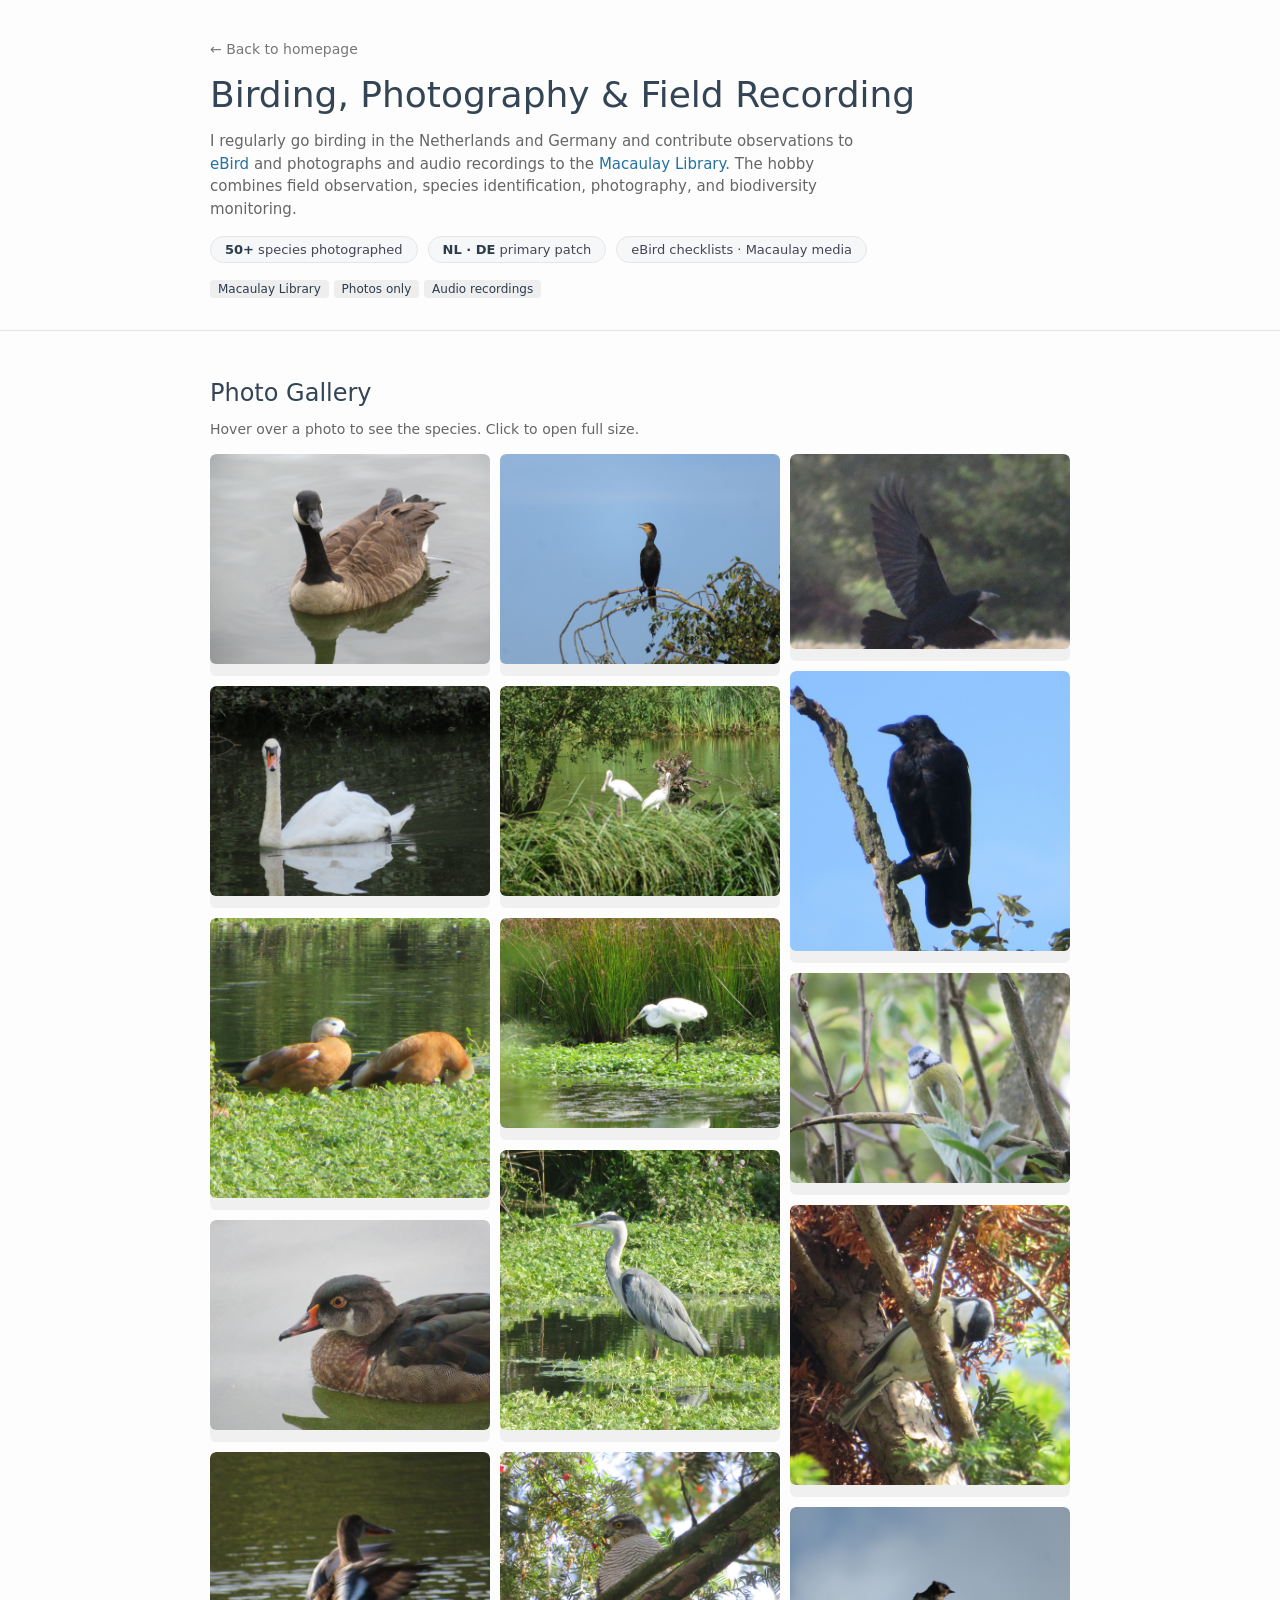
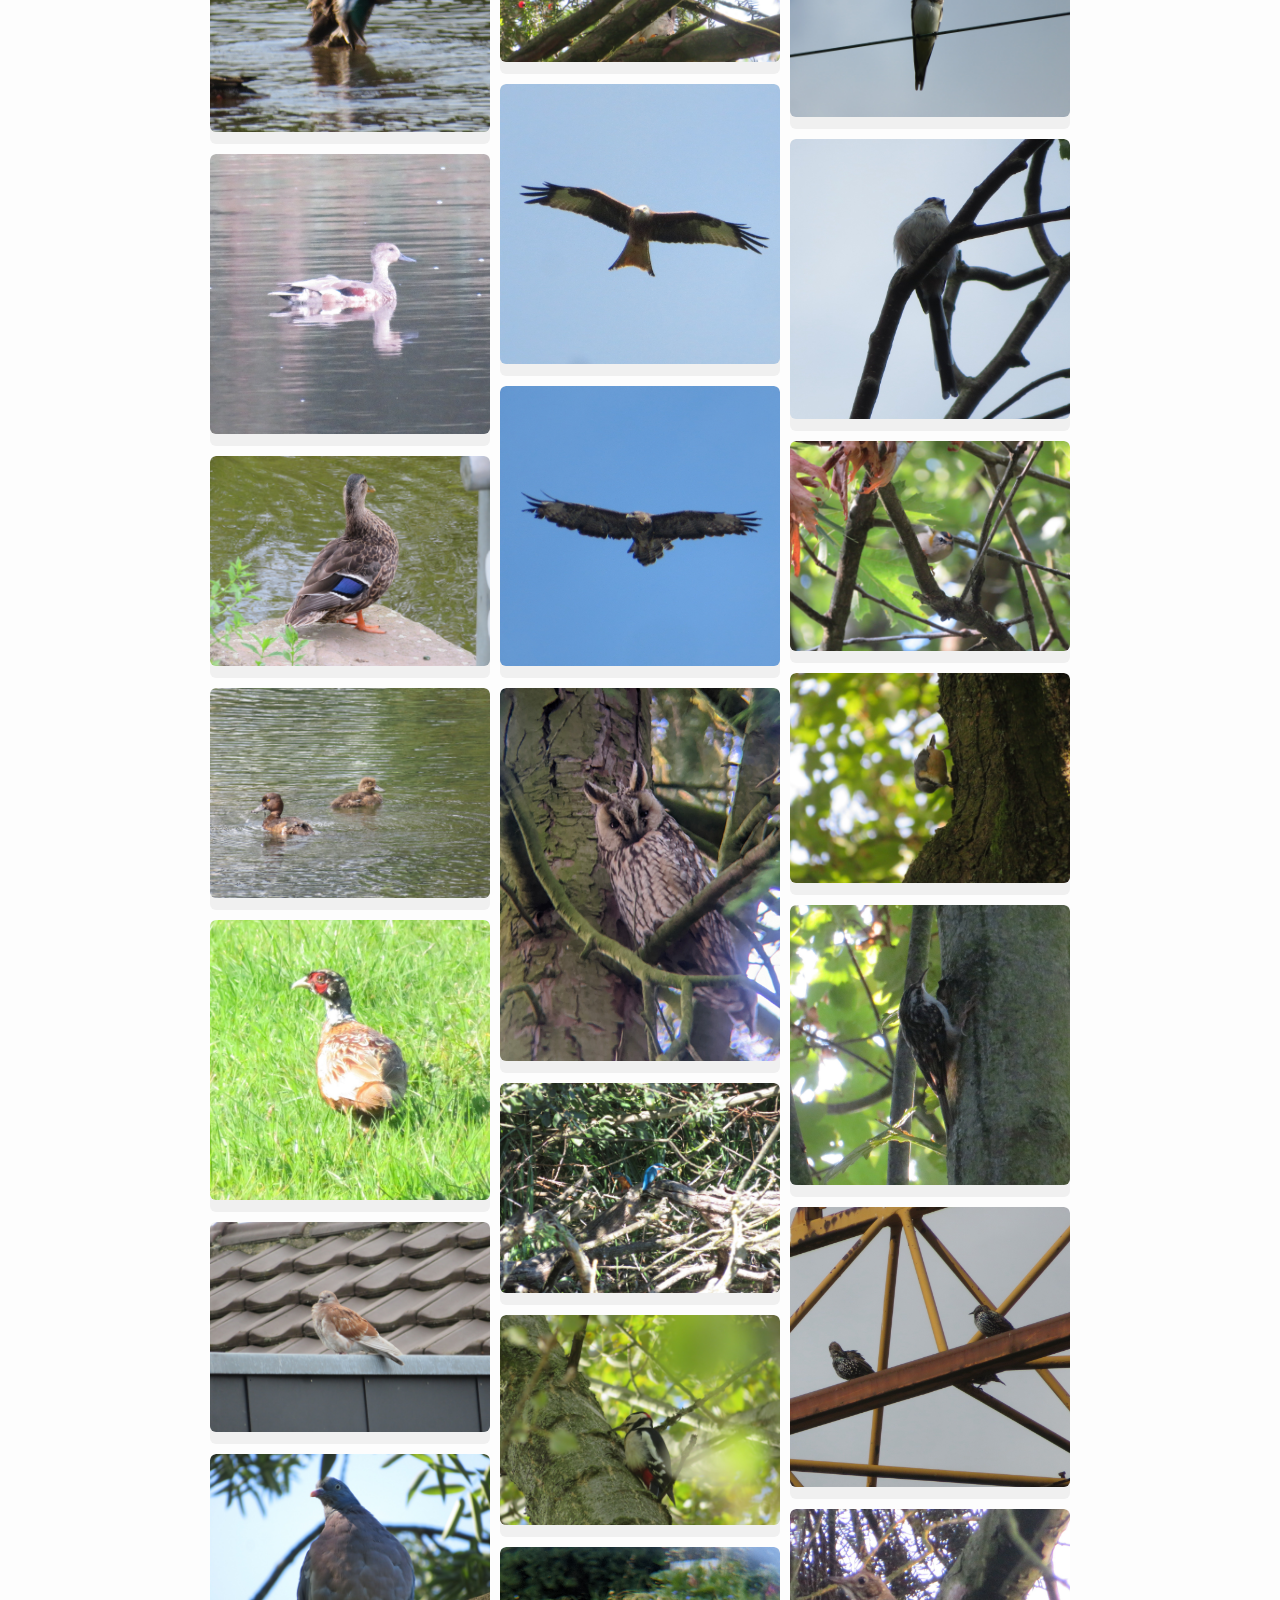
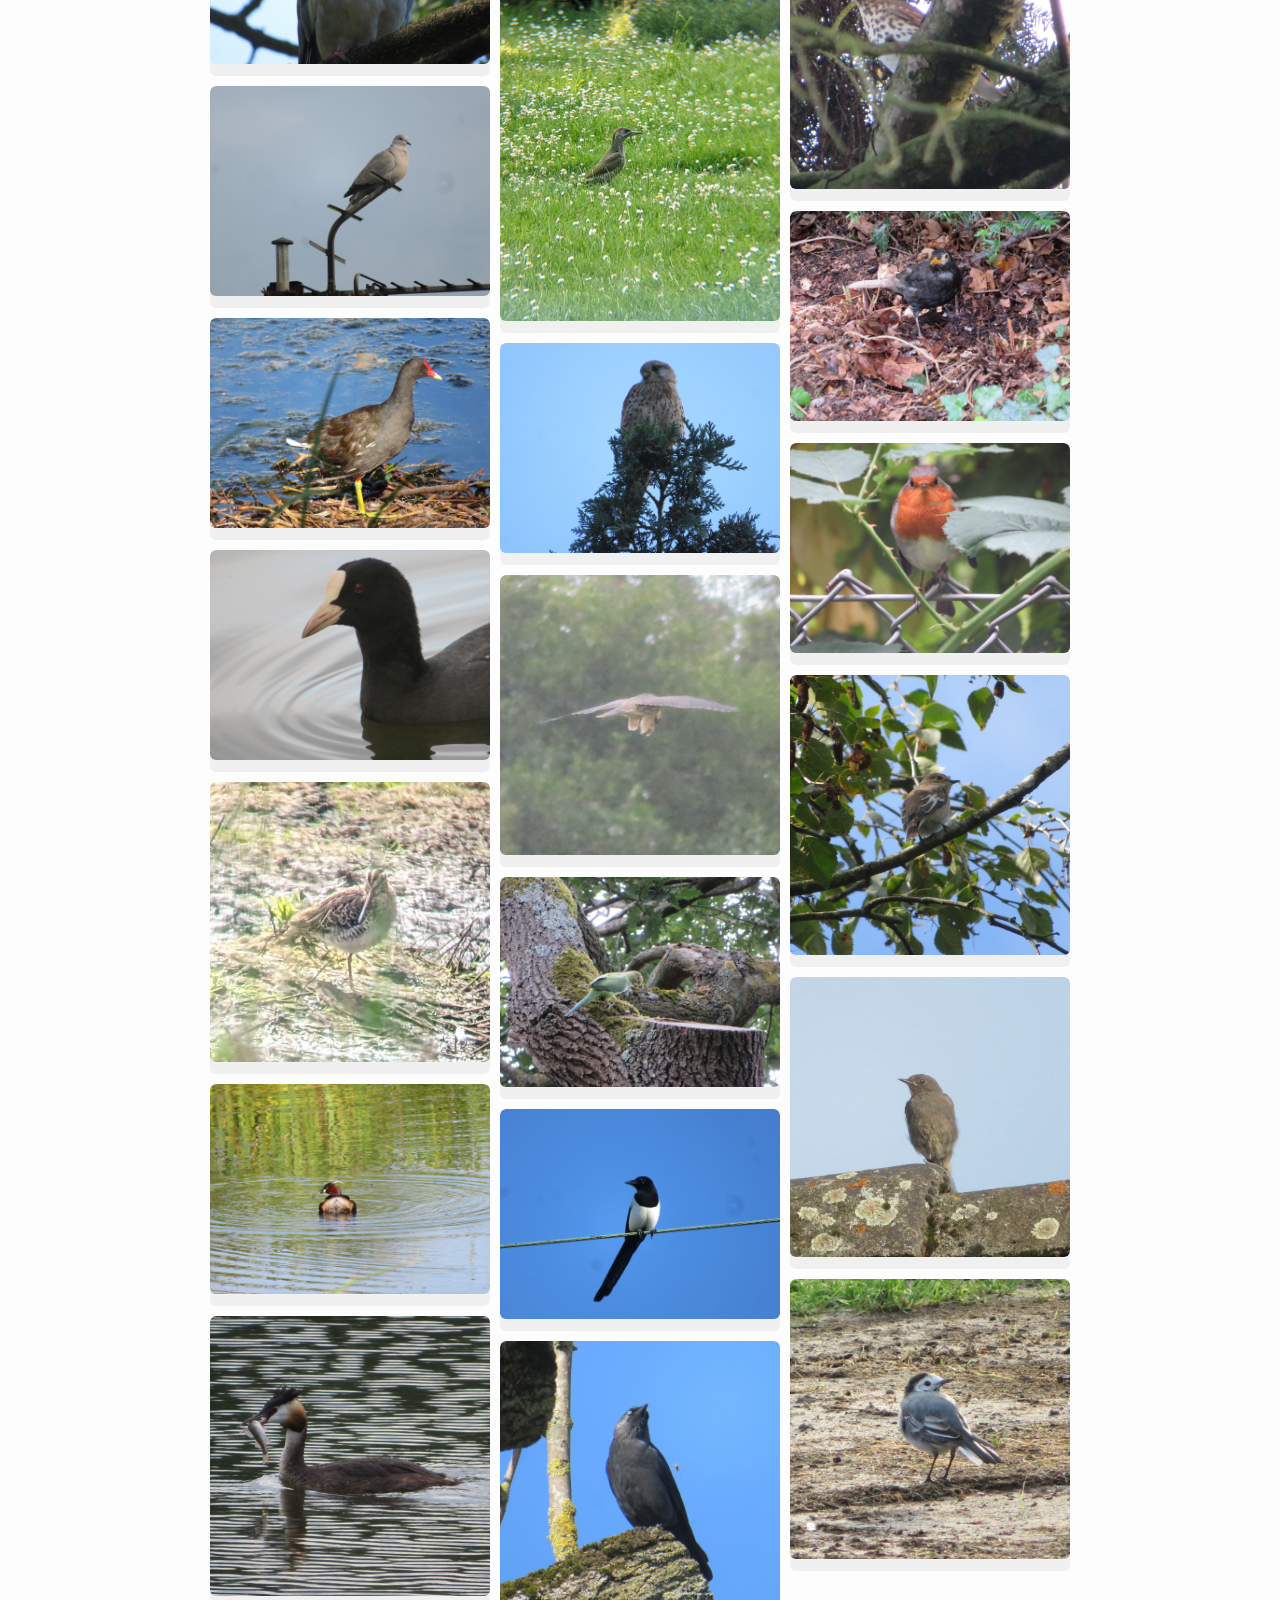
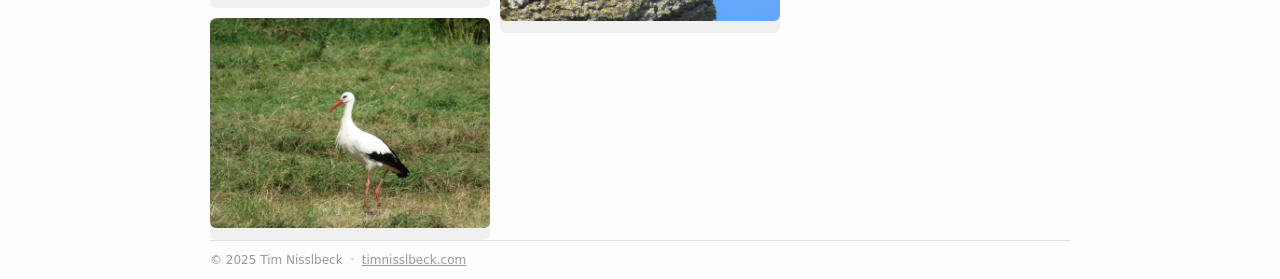
==== files/birding.html @ 2554e275 "init" ====
<!DOCTYPE html>
<html lang="en">
<head>

<meta charset="UTF-8">
<meta name="viewport" content="width=device-width, initial-scale=1.0">
<meta name="author" content="Tim Nisslbeck">
<meta property="og:title" content="Birding — Tim Nisslbeck">
<meta property="og:description" content="Bird observations, photography and audio recordings contributed to eBird and the Macaulay Library.">
<meta property="og:url" content="https://www.timnisslbeck.com/files/birding.html">

<title>Birding — Tim Nisslbeck</title>

<link rel="icon" type="image/png" sizes="32x32" href="../favicon.png">
<link rel="apple-touch-icon" sizes="180x180" href="../apple-touch-icon.png">
<link rel="stylesheet" href="../style.css">

<style>

/* ── Hero ─────────────────────────────────────────────────────────── */
.hero {
    border-bottom: 1px solid #e5e5e5;
    padding: 40px 0 32px;
    margin-bottom: 0;
}

.hero-inner {
    max-width: 860px;
    margin: auto;
    padding: 0 16px;
}

.back-link {
    color: #777;
    font-size: 14px;
    display: inline-flex;
    align-items: center;
    gap: 4px;
}

.hero-title {
    margin-top: 16px;
    margin-bottom: 8px;
}

.hero-subtitle {
    color: #666;
    max-width: 650px;
    margin-bottom: 16px;
    line-height: 1.5em;
}

/* ── Photo grid — masonry via CSS columns ─────────────────────────── */
.photo-grid {
    column-count: 3;
    column-gap: 10px;
    margin-top: 8px;
}

.photo-item {
    break-inside: avoid;
    position: relative;
    margin-bottom: 10px;
    border-radius: 6px;
    overflow: hidden;
    cursor: pointer;
    background: #f0f0f0;  /* placeholder colour while loading */
}

.photo-item img {
    width: 100%;
    display: block;
    border-radius: 6px;
    transition: transform 0.25s ease, filter 0.25s ease;
}

/* Hover: slight zoom + darken to reveal label */
.photo-item:hover img {
    transform: scale(1.025);
    filter: brightness(0.78);
}

/* Species label — hidden by default, revealed on hover */
.photo-label {
    position: absolute;
    bottom: 0;
    left: 0;
    right: 0;
    padding: 28px 10px 10px;
    background: linear-gradient(transparent, rgba(0,0,0,0.62));
    color: #fff;
    font-size: 12px;
    line-height: 1.35;
    border-radius: 0 0 6px 6px;
    opacity: 0;
    transition: opacity 0.2s ease;
    pointer-events: none;
}

.photo-item:hover .photo-label {
    opacity: 1;
}

.photo-label .species-name {
    font-weight: 600;
    font-size: 13px;
    display: block;
}

.photo-label .species-loc {
    color: rgba(255,255,255,0.75);
    font-size: 11px;
}

/* ── Lightbox ─────────────────────────────────────────────────────── */
.lightbox {
    display: none;
    position: fixed;
    inset: 0;
    z-index: 1000;
    background: rgba(0,0,0,0.92);
    align-items: center;
    justify-content: center;
    cursor: zoom-out;
}

.lightbox.open {
    display: flex;
}

.lightbox-inner {
    position: relative;
    max-width: min(92vw, 1100px);
    max-height: 92vh;
    display: flex;
    flex-direction: column;
    align-items: center;
}

.lightbox-inner img {
    max-width: 100%;
    max-height: calc(92vh - 52px);
    border-radius: 4px;
    object-fit: contain;
    display: block;
}

.lightbox-caption {
    color: rgba(255,255,255,0.8);
    font-size: 13px;
    margin-top: 12px;
    text-align: center;
    line-height: 1.4;
}

.lightbox-caption strong {
    color: #fff;
    font-weight: 600;
}

.lightbox-close {
    position: fixed;
    top: 18px;
    right: 22px;
    color: rgba(255,255,255,0.7);
    font-size: 28px;
    cursor: pointer;
    line-height: 1;
    transition: color 0.15s;
    background: none;
    border: none;
    padding: 4px;
    z-index: 1001;
}

.lightbox-close:hover { color: #fff; }

/* Prev / next arrows */
.lightbox-prev,
.lightbox-next {
    position: fixed;
    top: 50%;
    transform: translateY(-50%);
    color: rgba(255,255,255,0.6);
    font-size: 36px;
    cursor: pointer;
    background: none;
    border: none;
    padding: 12px;
    transition: color 0.15s;
    z-index: 1001;
    user-select: none;
}
.lightbox-prev { left: 12px; }
.lightbox-next { right: 12px; }
.lightbox-prev:hover,
.lightbox-next:hover { color: #fff; }

/* ── Section headings inside content ─────────────────────────────── */
.content h2 { margin-top: 40px; }
.content h2:first-child { margin-top: 32px; }

/* Stat pills */
.stat-row {
    display: flex;
    flex-wrap: wrap;
    gap: 10px;
    margin: 16px 0 0;
}

.stat-pill {
    background: #f5f7f9;
    border: 1px solid #e5e5e5;
    border-radius: 20px;
    padding: 5px 14px;
    font-size: 13px;
    color: #445;
}

.stat-pill strong {
    color: #2c3c4c;
    font-weight: 600;
}

/* ── Responsive ───────────────────────────────────────────────────── */
@media only screen and (max-width: 900px) {
    .photo-grid { column-count: 2; }
}

@media only screen and (max-width: 500px) {
    .photo-grid { column-count: 1; }
    .lightbox-prev { left: 4px; }
    .lightbox-next { right: 4px; }
}

</style>
</head>
<body>

<!-- ── HERO ─────────────────────────────────────────────────────────────── -->
<div class="hero">
    <div class="hero-inner">

        <a class="back-link" href="../index.html">
            ← Back to homepage
        </a>

        <h1 class="hero-title">
            Birding, Photography &amp; Field Recording
        </h1>

        <p class="hero-subtitle">
            I regularly go birding in the Netherlands and Germany and contribute
            observations to <a href="https://ebird.org">eBird</a> and
            photographs and audio recordings to the
            <a href="https://search.macaulaylibrary.org/catalog?userId=USER5909431&sort=rating_rank_desc">Macaulay Library</a>.
            The hobby combines field observation, species identification,
            photography, and biodiversity monitoring.
        </p>

        <div class="stat-row">
            <span class="stat-pill"><strong>50+</strong> species photographed</span>
            <span class="stat-pill"><strong>NL · DE</strong> primary patch</span>
            <span class="stat-pill">eBird checklists · Macaulay media</span>
        </div>

        <div style="margin-top: 16px;">
            <a class="btn"
               href="https://search.macaulaylibrary.org/catalog?userId=USER5909431&sort=rating_rank_desc">
                Macaulay Library
            </a>
            <a class="btn"
               href="https://search.macaulaylibrary.org/catalog?userId=USER5909431&sort=rating_rank_desc&mediaType=photo">
                Photos only
            </a>
            <a class="btn"
               href="https://search.macaulaylibrary.org/catalog?userId=USER5909431&sort=rating_rank_desc&mediaType=audio">
                Audio recordings
            </a>
        </div>

    </div>
</div>

<!-- ── MAIN CONTENT ─────────────────────────────────────────────────────── -->
<div class="content">

    <h2>Photo Gallery</h2>
    <p style="color:#666; font-size:14px; margin-top: -8px;">
        Hover over a photo to see the species. Click to open full size.
    </p>

    <div class="photo-grid" id="photoGrid">

        <div class="photo-item" data-species="Canada Goose" data-loc="Netherlands">
            <img src="birds/branta_canadensis.jpg" alt="Canada Goose" loading="lazy">
            <div class="photo-label">
                <span class="species-name">Canada Goose</span>
                <span class="species-loc">Netherlands</span>
            </div>
        </div>

        <div class="photo-item" data-species="Mute Swan" data-loc="Netherlands">
            <img src="birds/cygnus_olor.jpg" alt="Mute Swan" loading="lazy">
            <div class="photo-label">
                <span class="species-name">Mute Swan</span>
                <span class="species-loc">Netherlands</span>
            </div>
        </div>

        <div class="photo-item" data-species="Ruddy Shelduck" data-loc="Netherlands">
            <img src="birds/tadorna_ferruginea.jpg" alt="Ruddy Shelduck" loading="lazy">
            <div class="photo-label">
                <span class="species-name">Ruddy Shelduck</span>
                <span class="species-loc">Netherlands</span>
            </div>
        </div>

        <div class="photo-item" data-species="Wood Duck" data-loc="Netherlands · 2025">
            <img src="birds/aix_sponsa.jpg" alt="Wood Duck" loading="lazy">
            <div class="photo-label">
                <span class="species-name">Wood Duck</span>
                <span class="species-loc">Netherlands · 2025</span>
            </div>
        </div>

        <div class="photo-item" data-species="Northern Shoveler" data-loc="Netherlands">
            <img src="birds/spatula_clypeata.jpg" alt="Northern Shoveler" loading="lazy">
            <div class="photo-label">
                <span class="species-name">Northern Shoveler</span>
                <span class="species-loc">Netherlands</span>
            </div>
        </div>

        <div class="photo-item" data-species="Gadwall" data-loc="Netherlands">
            <img src="birds/mareca_strepera.jpg" alt="Gadwall" loading="lazy">
            <div class="photo-label">
                <span class="species-name">Gadwall</span>
                <span class="species-loc">Netherlands</span>
            </div>
        </div>

        <div class="photo-item" data-species="Mallard" data-loc="Netherlands">
            <img src="birds/anas_platyrhynchos.jpg" alt="Mallard" loading="lazy">
            <div class="photo-label">
                <span class="species-name">Mallard</span>
                <span class="species-loc">Netherlands</span>
            </div>
        </div>

        <div class="photo-item" data-species="Tufted Duck" data-loc="Netherlands">
            <img src="birds/aythya_fuligula.jpg" alt="Tufted Duck" loading="lazy">
            <div class="photo-label">
                <span class="species-name">Tufted Duck</span>
                <span class="species-loc">Netherlands</span>
            </div>
        </div>

        <div class="photo-item" data-species="Ring-necked Pheasant" data-loc="Germany">
            <img src="birds/phasianus_colchicus.jpg" alt="Ring-necked Pheasant" loading="lazy">
            <div class="photo-label">
                <span class="species-name">Ring-necked Pheasant</span>
                <span class="species-loc">Germany</span>
            </div>
        </div>

        <div class="photo-item" data-species="Rock Pigeon" data-loc="Germany">
            <img src="birds/columba_livia.jpg" alt="Rock Pigeon" loading="lazy">
            <div class="photo-label">
                <span class="species-name">Rock Pigeon</span>
                <span class="species-loc">Germany</span>
            </div>
        </div>

        <div class="photo-item" data-species="Common Wood-Pigeon" data-loc="Germany">
            <img src="birds/columba_palumbus.jpg" alt="Common Wood-Pigeon" loading="lazy">
            <div class="photo-label">
                <span class="species-name">Common Wood-Pigeon</span>
                <span class="species-loc">Germany</span>
            </div>
        </div>

        <div class="photo-item" data-species="Eurasian Collared-Dove" data-loc="Germany">
            <img src="birds/streptopelia_decaocto.jpg" alt="Eurasian Collared-Dove" loading="lazy">
            <div class="photo-label">
                <span class="species-name">Eurasian Collared-Dove</span>
                <span class="species-loc">Germany</span>
            </div>
        </div>

        <div class="photo-item" data-species="Eurasian Moorhen" data-loc="Netherlands">
            <img src="birds/gallinula_chloropus.jpg" alt="Eurasian Moorhen" loading="lazy">
            <div class="photo-label">
                <span class="species-name">Eurasian Moorhen</span>
                <span class="species-loc">Netherlands</span>
            </div>
        </div>

        <div class="photo-item" data-species="Eurasian Coot" data-loc="Netherlands">
            <img src="birds/fulica_atra.jpg" alt="Eurasian Coot" loading="lazy">
            <div class="photo-label">
                <span class="species-name">Eurasian Coot</span>
                <span class="species-loc">Netherlands</span>
            </div>
        </div>

        <div class="photo-item" data-species="Common Snipe" data-loc="Netherlands">
            <img src="birds/gallinago_gallinago.jpg" alt="Common Snipe" loading="lazy">
            <div class="photo-label">
                <span class="species-name">Common Snipe</span>
                <span class="species-loc">Netherlands</span>
            </div>
        </div>

        <div class="photo-item" data-species="Little Grebe" data-loc="Netherlands">
            <img src="birds/tachybaptus_ruficollis.jpg" alt="Little Grebe" loading="lazy">
            <div class="photo-label">
                <span class="species-name">Little Grebe</span>
                <span class="species-loc">Netherlands</span>
            </div>
        </div>

        <div class="photo-item" data-species="Great Crested Grebe" data-loc="Netherlands">
            <img src="birds/podiceps_cristatus.jpg" alt="Great Crested Grebe" loading="lazy">
            <div class="photo-label">
                <span class="species-name">Great Crested Grebe</span>
                <span class="species-loc">Netherlands</span>
            </div>
        </div>

        <div class="photo-item" data-species="White Stork" data-loc="Netherlands">
            <img src="birds/ciconia_ciconia.jpg" alt="White Stork" loading="lazy">
            <div class="photo-label">
                <span class="species-name">White Stork</span>
                <span class="species-loc">Netherlands</span>
            </div>
        </div>

        <div class="photo-item" data-species="Great Cormorant" data-loc="Netherlands">
            <img src="birds/phalacrocorax_carbo.jpg" alt="Great Cormorant" loading="lazy">
            <div class="photo-label">
                <span class="species-name">Great Cormorant</span>
                <span class="species-loc">Netherlands</span>
            </div>
        </div>

        <div class="photo-item" data-species="Eurasian Spoonbill" data-loc="Netherlands">
            <img src="birds/platalea_leucorodia.jpg" alt="Eurasian Spoonbill" loading="lazy">
            <div class="photo-label">
                <span class="species-name">Eurasian Spoonbill</span>
                <span class="species-loc">Netherlands</span>
            </div>
        </div>

        <div class="photo-item" data-species="Great Egret" data-loc="Netherlands">
            <img src="birds/ardea_alba.jpg" alt="Great Egret" loading="lazy">
            <div class="photo-label">
                <span class="species-name">Great Egret</span>
                <span class="species-loc">Netherlands</span>
            </div>
        </div>

        <div class="photo-item" data-species="Grey Heron" data-loc="Netherlands">
            <img src="birds/ardea_cinerea.jpg" alt="Grey Heron" loading="lazy">
            <div class="photo-label">
                <span class="species-name">Grey Heron</span>
                <span class="species-loc">Netherlands</span>
            </div>
        </div>

        <div class="photo-item" data-species="Eurasian Sparrowhawk" data-loc="Germany">
            <img src="birds/accipiter_nisus.jpg" alt="Eurasian Sparrowhawk" loading="lazy">
            <div class="photo-label">
                <span class="species-name">Eurasian Sparrowhawk</span>
                <span class="species-loc">Germany</span>
            </div>
        </div>

        <div class="photo-item" data-species="Red Kite" data-loc="Germany">
            <img src="birds/milvus_milvus.jpg" alt="Red Kite" loading="lazy">
            <div class="photo-label">
                <span class="species-name">Red Kite</span>
                <span class="species-loc">Germany</span>
            </div>
        </div>

        <div class="photo-item" data-species="Common Buzzard" data-loc="Germany">
            <img src="birds/buteo_buteo.jpg" alt="Common Buzzard" loading="lazy">
            <div class="photo-label">
                <span class="species-name">Common Buzzard</span>
                <span class="species-loc">Germany</span>
            </div>
        </div>

        <div class="photo-item" data-species="Long-eared Owl" data-loc="Germany · 2025">
            <img src="birds/asio_otus.jpg" alt="Long-eared Owl" loading="lazy">
            <div class="photo-label">
                <span class="species-name">Long-eared Owl</span>
                <span class="species-loc">Germany · 2025</span>
            </div>
        </div>

        <div class="photo-item" data-species="Common Kingfisher" data-loc="Netherlands">
            <img src="birds/alcedo_atthis.jpg" alt="Common Kingfisher" loading="lazy">
            <div class="photo-label">
                <span class="species-name">Common Kingfisher</span>
                <span class="species-loc">Netherlands</span>
            </div>
        </div>

        <div class="photo-item" data-species="Great Spotted Woodpecker" data-loc="Germany">
            <img src="birds/dendrocopos_major.jpg" alt="Great Spotted Woodpecker" loading="lazy">
            <div class="photo-label">
                <span class="species-name">Great Spotted Woodpecker</span>
                <span class="species-loc">Germany</span>
            </div>
        </div>

        <div class="photo-item" data-species="Eurasian Green Woodpecker" data-loc="Germany">
            <img src="birds/picus_viridis.jpg" alt="Eurasian Green Woodpecker" loading="lazy">
            <div class="photo-label">
                <span class="species-name">Eurasian Green Woodpecker</span>
                <span class="species-loc">Germany</span>
            </div>
        </div>

        <div class="photo-item" data-species="Eurasian Kestrel" data-loc="Germany">
            <img src="birds/falco_tinnunculus.jpg" alt="Eurasian Kestrel" loading="lazy">
            <div class="photo-label">
                <span class="species-name">Eurasian Kestrel</span>
                <span class="species-loc">Germany</span>
            </div>
        </div>

        <div class="photo-item" data-species="Eurasian Hobby" data-loc="Germany">
            <img src="birds/falco_subbuteo.jpg" alt="Eurasian Hobby" loading="lazy">
            <div class="photo-label">
                <span class="species-name">Eurasian Hobby</span>
                <span class="species-loc">Germany</span>
            </div>
        </div>

        <div class="photo-item" data-species="Rose-ringed Parakeet" data-loc="Germany">
            <img src="birds/psittacula_krameri.jpg" alt="Rose-ringed Parakeet" loading="lazy">
            <div class="photo-label">
                <span class="species-name">Rose-ringed Parakeet</span>
                <span class="species-loc">Germany</span>
            </div>
        </div>

        <div class="photo-item" data-species="Eurasian Magpie" data-loc="Germany">
            <img src="birds/pica_pica.jpg" alt="Eurasian Magpie" loading="lazy">
            <div class="photo-label">
                <span class="species-name">Eurasian Magpie</span>
                <span class="species-loc">Germany</span>
            </div>
        </div>

        <div class="photo-item" data-species="Eurasian Jackdaw" data-loc="Germany">
            <img src="birds/coloeus_monedula.jpg" alt="Eurasian Jackdaw" loading="lazy">
            <div class="photo-label">
                <span class="species-name">Eurasian Jackdaw</span>
                <span class="species-loc">Germany</span>
            </div>
        </div>

        <div class="photo-item" data-species="Rook" data-loc="Germany">
            <img src="birds/corvus_frugilegus.jpg" alt="Rook" loading="lazy">
            <div class="photo-label">
                <span class="species-name">Rook</span>
                <span class="species-loc">Germany</span>
            </div>
        </div>

        <div class="photo-item" data-species="Carrion Crow" data-loc="Germany">
            <img src="birds/corvus_corone.jpg" alt="Carrion Crow" loading="lazy">
            <div class="photo-label">
                <span class="species-name">Carrion Crow</span>
                <span class="species-loc">Germany</span>
            </div>
        </div>

        <div class="photo-item" data-species="Eurasian Blue Tit" data-loc="Germany">
            <img src="birds/cyanistes_caeruleus.jpg" alt="Eurasian Blue Tit" loading="lazy">
            <div class="photo-label">
                <span class="species-name">Eurasian Blue Tit</span>
                <span class="species-loc">Germany</span>
            </div>
        </div>

        <div class="photo-item" data-species="Great Tit" data-loc="Germany">
            <img src="birds/parus_major.jpg" alt="Great Tit" loading="lazy">
            <div class="photo-label">
                <span class="species-name">Great Tit</span>
                <span class="species-loc">Germany</span>
            </div>
        </div>

        <div class="photo-item" data-species="Barn Swallow" data-loc="Germany">
            <img src="birds/hirundo_rustica.jpg" alt="Barn Swallow" loading="lazy">
            <div class="photo-label">
                <span class="species-name">Barn Swallow</span>
                <span class="species-loc">Germany</span>
            </div>
        </div>

        <div class="photo-item" data-species="Long-tailed Tit" data-loc="Germany">
            <img src="birds/aegithalos_caudatus.jpg" alt="Long-tailed Tit" loading="lazy">
            <div class="photo-label">
                <span class="species-name">Long-tailed Tit</span>
                <span class="species-loc">Germany</span>
            </div>
        </div>

        <div class="photo-item" data-species="Common Firecrest" data-loc="Germany">
            <img src="birds/regulus_ignicapilla.jpg" alt="Common Firecrest" loading="lazy">
            <div class="photo-label">
                <span class="species-name">Common Firecrest</span>
                <span class="species-loc">Germany</span>
            </div>
        </div>

        <div class="photo-item" data-species="Eurasian Nuthatch" data-loc="Germany">
            <img src="birds/sitta_europaea.jpg" alt="Eurasian Nuthatch" loading="lazy">
            <div class="photo-label">
                <span class="species-name">Eurasian Nuthatch</span>
                <span class="species-loc">Germany</span>
            </div>
        </div>

        <div class="photo-item" data-species="Short-toed Treecreeper" data-loc="Germany">
            <img src="birds/certhia_brachydactyla.jpg" alt="Short-toed Treecreeper" loading="lazy">
            <div class="photo-label">
                <span class="species-name">Short-toed Treecreeper</span>
                <span class="species-loc">Germany</span>
            </div>
        </div>

        <div class="photo-item" data-species="European Starling" data-loc="Germany">
            <img src="birds/sturnus_vulgaris.jpg" alt="European Starling" loading="lazy">
            <div class="photo-label">
                <span class="species-name">European Starling</span>
                <span class="species-loc">Germany</span>
            </div>
        </div>

        <div class="photo-item" data-species="Song Thrush" data-loc="Germany">
            <img src="birds/turdus_philomelos.jpg" alt="Song Thrush" loading="lazy">
            <div class="photo-label">
                <span class="species-name">Song Thrush</span>
                <span class="species-loc">Germany</span>
            </div>
        </div>

        <div class="photo-item" data-species="Eurasian Blackbird" data-loc="Germany">
            <img src="birds/turdus_merula.jpg" alt="Eurasian Blackbird" loading="lazy">
            <div class="photo-label">
                <span class="species-name">Eurasian Blackbird</span>
                <span class="species-loc">Germany</span>
            </div>
        </div>

        <div class="photo-item" data-species="European Robin" data-loc="Germany">
            <img src="birds/erithacus_rubecula.jpg" alt="European Robin" loading="lazy">
            <div class="photo-label">
                <span class="species-name">European Robin</span>
                <span class="species-loc">Germany</span>
            </div>
        </div>

        <div class="photo-item" data-species="European Pied Flycatcher" data-loc="Germany">
            <img src="birds/ficedula_hypoleuca.jpg" alt="European Pied Flycatcher" loading="lazy">
            <div class="photo-label">
                <span class="species-name">European Pied Flycatcher</span>
                <span class="species-loc">Germany</span>
            </div>
        </div>

        <div class="photo-item" data-species="Black Redstart" data-loc="Germany">
            <img src="birds/phoenicurus_ochruros.jpg" alt="Black Redstart" loading="lazy">
            <div class="photo-label">
                <span class="species-name">Black Redstart</span>
                <span class="species-loc">Germany</span>
            </div>
        </div>

        <div class="photo-item" data-species="White Wagtail" data-loc="Germany">
            <img src="birds/motacilla_alba.jpg" alt="White Wagtail" loading="lazy">
            <div class="photo-label">
                <span class="species-name">White Wagtail</span>
                <span class="species-loc">Germany</span>
            </div>
        </div>

    </div><!-- /.photo-grid -->

</div><!-- /.content -->

<!-- ── LIGHTBOX ─────────────────────────────────────────────────────────── -->
<div class="lightbox" id="lightbox" role="dialog" aria-modal="true" aria-label="Photo lightbox">
    <button class="lightbox-close" id="lbClose" aria-label="Close">&times;</button>
    <button class="lightbox-prev" id="lbPrev" aria-label="Previous photo">&#8249;</button>
    <button class="lightbox-next" id="lbNext" aria-label="Next photo">&#8250;</button>
    <div class="lightbox-inner" id="lbInner">
        <img id="lbImg" src="" alt="">
        <div class="lightbox-caption" id="lbCaption"></div>
    </div>
</div>

<!-- ── FOOTER ───────────────────────────────────────────────────────────── -->
<div class="footer">
    <div class="footer-content">
        &copy; 2025 Tim Nisslbeck &nbsp;·&nbsp;
        <a href="../index.html">timnisslbeck.com</a>
    </div>
</div>

<script>
(function () {
    var items = Array.from(document.querySelectorAll('.photo-item'));
    var lb    = document.getElementById('lightbox');
    var lbImg = document.getElementById('lbImg');
    var lbCap = document.getElementById('lbCaption');
    var cur   = 0;

    function open(idx) {
        cur = idx;
        var el      = items[idx];
        var img     = el.querySelector('img');
        var species = el.dataset.species;
        var loc     = el.dataset.loc;
        lbImg.src   = img.src;
        lbImg.alt   = species;
        lbCap.innerHTML = '<strong>' + species + '</strong> &nbsp;·&nbsp; ' + loc;
        lb.classList.add('open');
        document.body.style.overflow = 'hidden';
    }

    function close() {
        lb.classList.remove('open');
        document.body.style.overflow = '';
        lbImg.src = '';
    }

    function step(dir) {
        cur = (cur + dir + items.length) % items.length;
        var el      = items[cur];
        var img     = el.querySelector('img');
        var species = el.dataset.species;
        var loc     = el.dataset.loc;
        lbImg.src   = img.src;
        lbImg.alt   = species;
        lbCap.innerHTML = '<strong>' + species + '</strong> &nbsp;·&nbsp; ' + loc;
    }

    items.forEach(function (el, i) {
        el.addEventListener('click', function () { open(i); });
    });

    document.getElementById('lbClose').addEventListener('click', close);
    document.getElementById('lbPrev').addEventListener('click', function (e) {
        e.stopPropagation(); step(-1);
    });
    document.getElementById('lbNext').addEventListener('click', function (e) {
        e.stopPropagation(); step(1);
    });

    // Click backdrop to close (but not the image itself)
    lb.addEventListener('click', function (e) {
        if (e.target === lb) close();
    });

    // Keyboard: arrow keys + Escape
    document.addEventListener('keydown', function (e) {
        if (!lb.classList.contains('open')) return;
        if (e.key === 'Escape')      close();
        if (e.key === 'ArrowLeft')   step(-1);
        if (e.key === 'ArrowRight')  step(1);
    });
})();
</script>

</body>
</html>
---- style.css ----
/* ===================================================================== */
/* Theme tokens — light (default) and dark                               */
/* ===================================================================== */

:root {
    --bg:           #fdfdfd;
    --bg-nav:       rgba(253,253,253,0.88);
    --bg-card:      #f7efd4;
    --bg-card-h:    #f3e9c8;
    --bg-pub-h:     #f5f7f9;
    --border:       #e0e0e0;
    --text:         #2c3c4c;
    --text-dim:     #666;
    --text-faint:   #999;
    --heading:      #345;
    --link:         #2471a3;
    --link-h:       #f09228;
    --btn-bg:       #eee;
    --btn-bg-h:     #ddd;
    --btn-text:     #2c3c4c;
    --species-card: #fff;
    --species-bdr:  #e5e5e5;
    --stars-bg:     #f0f0f0;
    --stars-bdr:    #d0d7de;
}

[data-theme="dark"] {
    --bg:           #111827;
    --bg-nav:       rgba(17,24,39,0.90);
    --bg-card:      #1e2d1a;
    --bg-card-h:    #253520;
    --bg-pub-h:     #1a2030;
    --border:       #2d3748;
    --text:         #d1d5db;
    --text-dim:     #9ca3af;
    --text-faint:   #6b7280;
    --heading:      #e5e7eb;
    --link:         #60a5fa;
    --link-h:       #f09228;
    --btn-bg:       #374151;
    --btn-bg-h:     #4b5563;
    --btn-text:     #e5e7eb;
    --species-card: #1f2937;
    --species-bdr:  #374151;
    --stars-bg:     #374151;
    --stars-bdr:    #4b5563;
}

/* ===================================================================== */
/* Base                                                                   */
/* ===================================================================== */
html {-webkit-text-size-adjust: 100%; text-size-adjust: 100%;}
body {background-color: var(--bg); color: var(--text); margin: 0; font-size: 15px; text-rendering: optimizeLegibility; -webkit-font-smoothing: antialiased; transition: background-color 0.25s, color 0.25s;}
h1 {margin-bottom: 32px; font-size: 2.4em;}
h2 {margin-top: 48px; font-size: 1.6em;}
h1, h2 {color: var(--heading);}
* {font-weight: normal; font-family: Inter, system-ui, Roboto, 'Helvetica Neue', Helvetica, sans-serif;}
a {color: var(--link); text-decoration: none; transition: color 0.2s;}
a:focus, a:hover {color: var(--link-h);}
p {line-height: 1.5em;}
.noselect {-webkit-touch-callout: none; -webkit-user-select: none; user-select: none;}
.bold {font-weight: bold;}
.italic {font-style: italic;}

/* ===================================================================== */
/* Header                                                                 */
/* ===================================================================== */
.header {width: 100%; padding-top: 24px; padding-bottom: 0px;}
.header-div {border-bottom: var(--border) 1px solid; padding-bottom: 20px; display: flex; align-items: flex-start;}
.header-profile-picture {width: 120px; height: 120px; flex-shrink: 0; margin-right: 24px; border-radius: 50%; background-position: center; background-size: contain; background-repeat: no-repeat;}
.header-name {display: flex; align-items: center; justify-content: space-between; gap: 12px;}
.header-name h1 {margin-top: 10px; margin-bottom: 6px; line-height: 1.1;}
.header-subtitle {margin-bottom: 10px;}
.header-links-row {white-space: nowrap;}
.header-links-separator {}

/* ===================================================================== */
/* Sticky nav                                                             */
/* ===================================================================== */
.sticky-nav {position: fixed; top: 0; left: 0; right: 0; z-index: 100; background: var(--bg-nav); backdrop-filter: blur(12px); -webkit-backdrop-filter: blur(12px); border-bottom: 1px solid var(--border); transform: translateY(-100%); transition: transform 0.3s ease, background-color 0.25s; font-size: 14px;}
.sticky-nav.visible {transform: translateY(0);}
.sticky-nav-content {max-width: 860px; margin: auto; padding: 10px 16px; display: flex; align-items: center; justify-content: space-between;}
.sticky-nav-name {color: var(--heading); font-size: 16px; text-decoration: none;}
.sticky-nav-name:hover {color: var(--heading);}
.sticky-nav-links {display: flex; gap: 16px; align-items: center;}
.sticky-nav-links a {color: var(--link); text-decoration: none; transition: color 0.2s;}
.sticky-nav-links a:hover {color: var(--link-h);}

/* ===================================================================== */
/* Theme toggle slider                                                    */
/* ===================================================================== */
.theme-toggle {
    background: none;
    border: none;
    padding: 0;
    cursor: pointer;
    display: inline-flex;
    align-items: center;
    line-height: 1;
}
.theme-toggle-track {
    position: relative;
    display: inline-flex;
    align-items: center;
    justify-content: space-between;
    width: 52px;
    height: 26px;
    border-radius: 13px;
    background: var(--btn-bg);
    border: 1px solid var(--border);
    padding: 0 6px;
    box-sizing: border-box;
    transition: background 0.25s, border-color 0.2s;
}
.theme-toggle:hover .theme-toggle-track {border-color: var(--link-h);}
.theme-toggle-icon {
    font-size: 12px;
    line-height: 1;
    z-index: 1;
    transition: opacity 0.2s;
}
.theme-toggle-sun {opacity: 1;}
.theme-toggle-moon {opacity: 0.45;}
.theme-toggle.is-dark .theme-toggle-sun {opacity: 0.45;}
.theme-toggle.is-dark .theme-toggle-moon {opacity: 1;}
.theme-toggle-knob {
    position: absolute;
    top: 50%;
    left: 2px;
    transform: translateY(-50%);
    width: 20px;
    height: 20px;
    border-radius: 50%;
    background: var(--bg);
    box-shadow: 0 1px 3px rgba(0,0,0,0.3);
    transition: left 0.22s ease, background 0.25s;
}
.theme-toggle.is-dark .theme-toggle-knob {left: calc(100% - 22px);}
.theme-toggle-header {margin-top: 6px;}

/* ===================================================================== */
/* Anchor offset so sticky nav doesn't cover jump targets                 */
/* ===================================================================== */
.publication[id], #contact, #background {
    scroll-margin-top: 64px;
}

/* ===================================================================== */
/* Content layout                                                         */
/* ===================================================================== */
.content {max-width: 860px; padding-left: 16px; padding-right: 16px; margin: auto; margin-top: 48px;}

/* ===================================================================== */
/* Buttons                                                                */
/* ===================================================================== */
a.btn {
    display: inline-block;
    padding: 2px 8px;
    background-color: var(--btn-bg);
    color: var(--btn-text);
    border-radius: 4px;
    font-size: 12px;
    transition: background-color 0.2s, color 0.2s;
    white-space: nowrap;
}
a.btn:hover {background-color: var(--btn-bg-h); color: var(--btn-text);}

.btn-orange {background-color: #f09228 !important; color: #fff !important;}
.btn-orange:hover {background-color: #d07818 !important; color: #fff !important;}
.btn-red {background-color: #c0392b !important; color: #fff !important;}
.btn-red:hover {background-color: #a93226 !important; color: #fff !important;}
.btn-dark {background-color: #34495e !important; color: #fff !important;}
.btn-dark:hover {background-color: #2c3e50 !important; color: #fff !important;}
.btn-green {background-color: #27ae60 !important; color: #fff !important;}
.btn-green:hover {background-color: #1e8449 !important; color: #fff !important;}
.btn-teal {background-color: #16a085 !important; color: #fff !important;}
.btn-teal:hover {background-color: #0e6655 !important; color: #fff !important;}

/* ===================================================================== */
/* Publication / project rows                                             */
/* ===================================================================== */
.row {display: flex; align-items: flex-start; box-sizing: border-box;}
.row-media {flex-shrink: 0; width: 200px; height: 112px; background-position: center; background-size: contain; background-repeat: no-repeat; position: relative;}
.row-text {margin-left: 16px; line-height: 1.5em; min-width: 0;}
.row-text span {line-height: inherit;}

.publication {margin-bottom: 36px; padding: 8px; border-radius: 6px; transition: background-color 0.2s;}
.publication:hover {background-color: var(--bg-pub-h);}
.publication.highlight {background-color: var(--bg-card); width: 100%; border-radius: 6px;}
.publication.highlight:hover {background-color: var(--bg-card-h);}

.press {width: 100px; height: 80px; margin-right: 12px; background-size: cover;}

/* ===================================================================== */
/* Collapsible descriptions                                               */
/* ===================================================================== */
.desc-toggle {
    background: none;
    border: none;
    padding: 0;
    margin: 2px 0 0 0;
    font-size: 12px;
    color: var(--link);
    cursor: pointer;
    font-family: inherit;
    display: inline-flex;
    align-items: center;
    gap: 4px;
    transition: color 0.2s;
}
.desc-toggle:hover {color: var(--link-h);}
.desc-toggle::before {
    content: '▶';
    font-size: 8px;
    transition: transform 0.18s;
    display: inline-block;
}
.desc-toggle[aria-expanded="true"]::before {transform: rotate(90deg);}
.desc {
    overflow: hidden;
    max-height: 0;
    opacity: 0;
    transition: max-height 0.3s ease, opacity 0.25s ease, margin 0.3s ease;
    margin: 0;
}
.desc.open {
    max-height: 600px;
    opacity: 1;
    margin: 6px 0 0 0;
}
.desc-body {font-size: 13.5px; line-height: 1.55; color: var(--text-dim);}
.desc-keywords {margin-top: 8px; font-size: 12.5px; line-height: 1.5; color: var(--text-faint);}
.desc-keywords a {font-size: 12.5px;}
.term-link {
    border-bottom: 1px dotted var(--link);
    text-decoration: none;
}
.term-link:hover {border-bottom-color: var(--link-h);}

/* ===================================================================== */
/* Interest tiles                                                         */
/* ===================================================================== */
.interests {display: flex; flex-wrap: wrap; gap: 16px; align-items: flex-start;}
.interest {width: 268px; max-width: 100%;}
.interest-media {
    cursor: zoom-in;
    position: relative;
    display: block;
    width: 100%;
    border-radius: 6px;
    overflow: hidden;
    line-height: 0;
}
.interest-media::after {
    content: '⤢';
    position: absolute;
    top: 6px;
    right: 7px;
    font-size: 13px;
    color: rgba(255,255,255,0.85);
    text-shadow: 0 1px 3px rgba(0,0,0,0.7);
    opacity: 0;
    transition: opacity 0.18s;
    pointer-events: none;
    line-height: 1;
}
.interest-media:hover::after {opacity: 1;}
.interest-text {max-width: 268px; margin-top: 8px;}

/* ===================================================================== */
/* Terminology dropdown                                                   */
/* ===================================================================== */
.terminology {
    width: 100%;
    max-width: 100%;
    margin-bottom: 20px;
}
.terminology .desc.open {max-height: 1000px;}
.terminology .desc.open,
.terminology-body {
    /* the body fills full width regardless of .interest sizing */
}
.terminology-body {
    margin-top: 8px;
    padding: 12px 16px 16px;
    border: 1px solid var(--border);
    border-radius: 6px;
    display: grid;
    grid-template-columns: 1fr 1fr;
    gap: 12px 24px;
}
.term-entry {font-size: 13px; line-height: 1.5;}
.term-name {font-weight: bold; color: var(--text);}
.term-def {color: var(--text-dim);}

/* ===================================================================== */
/* Lightbox                                                               */
/* ===================================================================== */
.lb-trigger {
    cursor: zoom-in;
    position: relative;
    display: block;
    width: 100%;
    height: 100%;
    background-size: contain;
    background-position: center;
    background-repeat: no-repeat;
}
.lb-trigger::after {
    content: '⤢';
    position: absolute;
    top: 6px;
    right: 7px;
    font-size: 13px;
    color: rgba(255,255,255,0.85);
    text-shadow: 0 1px 3px rgba(0,0,0,0.7);
    opacity: 0;
    transition: opacity 0.18s;
    pointer-events: none;
    line-height: 1;
}
.row-media:hover .lb-trigger::after {opacity: 1;}

.lightbox {
    display: none;
    position: fixed;
    inset: 0;
    z-index: 1000;
    background: rgba(0,0,0,0.88);
    align-items: center;
    justify-content: center;
    cursor: zoom-out;
}
.lightbox.open {display: flex;}
.lightbox-inner {
    position: relative;
    max-width: min(90vw, 960px);
    max-height: 90vh;
    display: flex;
    flex-direction: column;
    align-items: center;
    cursor: default;
}
.lightbox-inner img,
.lightbox-inner video {
    max-width: 100%;
    max-height: calc(90vh - 52px);
    border-radius: 5px;
    display: block;
    object-fit: contain;
}
.lightbox-caption {
    color: rgba(255,255,255,0.75);
    font-size: 13px;
    margin-top: 12px;
    text-align: center;
    line-height: 1.45;
    max-width: 640px;
    padding: 0 8px;
}
.lightbox-close {
    position: fixed;
    top: 16px;
    right: 20px;
    color: rgba(255,255,255,0.65);
    font-size: 30px;
    cursor: pointer;
    background: none;
    border: none;
    padding: 4px 8px;
    line-height: 1;
    z-index: 1001;
    transition: color 0.15s;
}
.lightbox-close:hover {color: #fff;}
.lightbox-prev,
.lightbox-next {
    position: fixed;
    top: 50%;
    transform: translateY(-50%);
    font-size: 38px;
    color: rgba(255,255,255,0.5);
    background: none;
    border: none;
    cursor: pointer;
    padding: 12px;
    z-index: 1001;
    transition: color 0.15s;
    user-select: none;
    line-height: 1;
}
.lightbox-prev {left: 10px;}
.lightbox-next {right: 10px;}
.lightbox-prev:hover,
.lightbox-next:hover {color: #fff;}

/* ===================================================================== */
/* Footer                                                                 */
/* ===================================================================== */
.footer {border-top: var(--border) 1px solid; width: 100%; max-width: 860px; margin: auto;}
.footer-content {color: var(--text-faint); font-size: 12px; padding: 12px 0; max-width: 860px; margin: auto;}
.footer-content a {color: var(--text-faint) !important; text-decoration: underline; transition: color 0.2s;}
.footer-content a:hover {color: var(--text-dim) !important;}

/* ===================================================================== */
/* GitHub stars pill                                                      */
/* ===================================================================== */
.stars {font-size: 11px; display: inline-flex; align-items: center; gap: 4px; margin-left: 8px; color: var(--text-dim); background-color: var(--stars-bg); border: 1px solid var(--stars-bdr); border-radius: 12px; padding: 1px 8px; vertical-align: middle; line-height: 1.5;}
.gh-icon {width: 13px; height: 13px; flex-shrink: 0;}

/* ===================================================================== */
/* Coming-soon placeholder                                                */
/* ===================================================================== */
.coming-soon {color: var(--text-faint); font-size: 12px;}

/* ===================================================================== */
/* Responsive                                                             */
/* ===================================================================== */
@media only screen and (max-width: 1150px) {
    .header-div {flex-direction: column; align-items: center; text-align: center;}
    .header-profile-picture {margin: 0 auto 12px auto; width: 150px; height: 150px;}
    .header-name {flex-direction: column; gap: 4px;}
    body {font-size: 18px;}
    a.btn {font-size: 14px; padding: 2px 6px;}
}

@media only screen and (max-width: 1000px) {
    .publication {margin-bottom: 46px;}
    .publication.row {flex-direction: column; align-items: center;}
    .publication .row-media {width: 100%; max-width: 400px; height: 158px; margin-bottom: 12px;}
    .publication .row-text {width: 100%; margin-left: 0;}
    .interests {flex-direction: column; align-items: center; gap: 24px;}
    .interest {width: 100%; max-width: 400px;}
    .interest-text {max-width: 400px;}
    .header-links {display: flex; flex-direction: column; gap: 4px;}
    .header-links-separator {display: none;}
    .terminology-body {grid-template-columns: 1fr;}
}

@media only screen and (max-width: 600px) {
    .press {width: 80px; height: 64px; margin-right: 8px;}
    .sticky-nav-links {gap: 12px;}
    .sticky-nav-name {font-size: 14px;}
}

/* Hover-to-expand descriptions for mouse users only (touch keeps click) */
@media (hover: hover) and (pointer: fine) {
    .publication:hover .desc,
    .interest:hover .desc {
        max-height: 600px;
        opacity: 1;
        margin: 6px 0 0 0;
    }
    .terminology:hover .desc {max-height: 1000px;}
}

/* ===================================================================== */
/* Birding gallery page (birding.html)                                    */
/* ===================================================================== */
.photo-grid {column-count: 3; column-gap: 12px; margin-top: 24px;}
.photo-grid img {width: 100%; display: block; margin-bottom: 12px; border-radius: 6px; break-inside: avoid;}
.photo-grid img:hover {opacity: 0.95;}

.species-grid {display: grid; grid-template-columns: repeat(auto-fill,minmax(320px,1fr)); gap: 16px; margin-top: 24px;}
.species-card {border: 1px solid var(--species-bdr); border-radius: 8px; overflow: hidden; background: var(--species-card);}
.species-card-image {width: 100%; height: 220px; background-size: cover; background-position: center;}
.species-card-body {padding: 12px;}
.species-name {font-weight: bold; margin-bottom: 4px;}
.species-meta {color: var(--text-dim); font-size: 13px;}

@media only screen and (max-width: 900px) {
    .photo-grid {column-count: 2;}
}
@media only screen and (max-width: 600px) {
    .photo-grid {column-count: 1;}
}
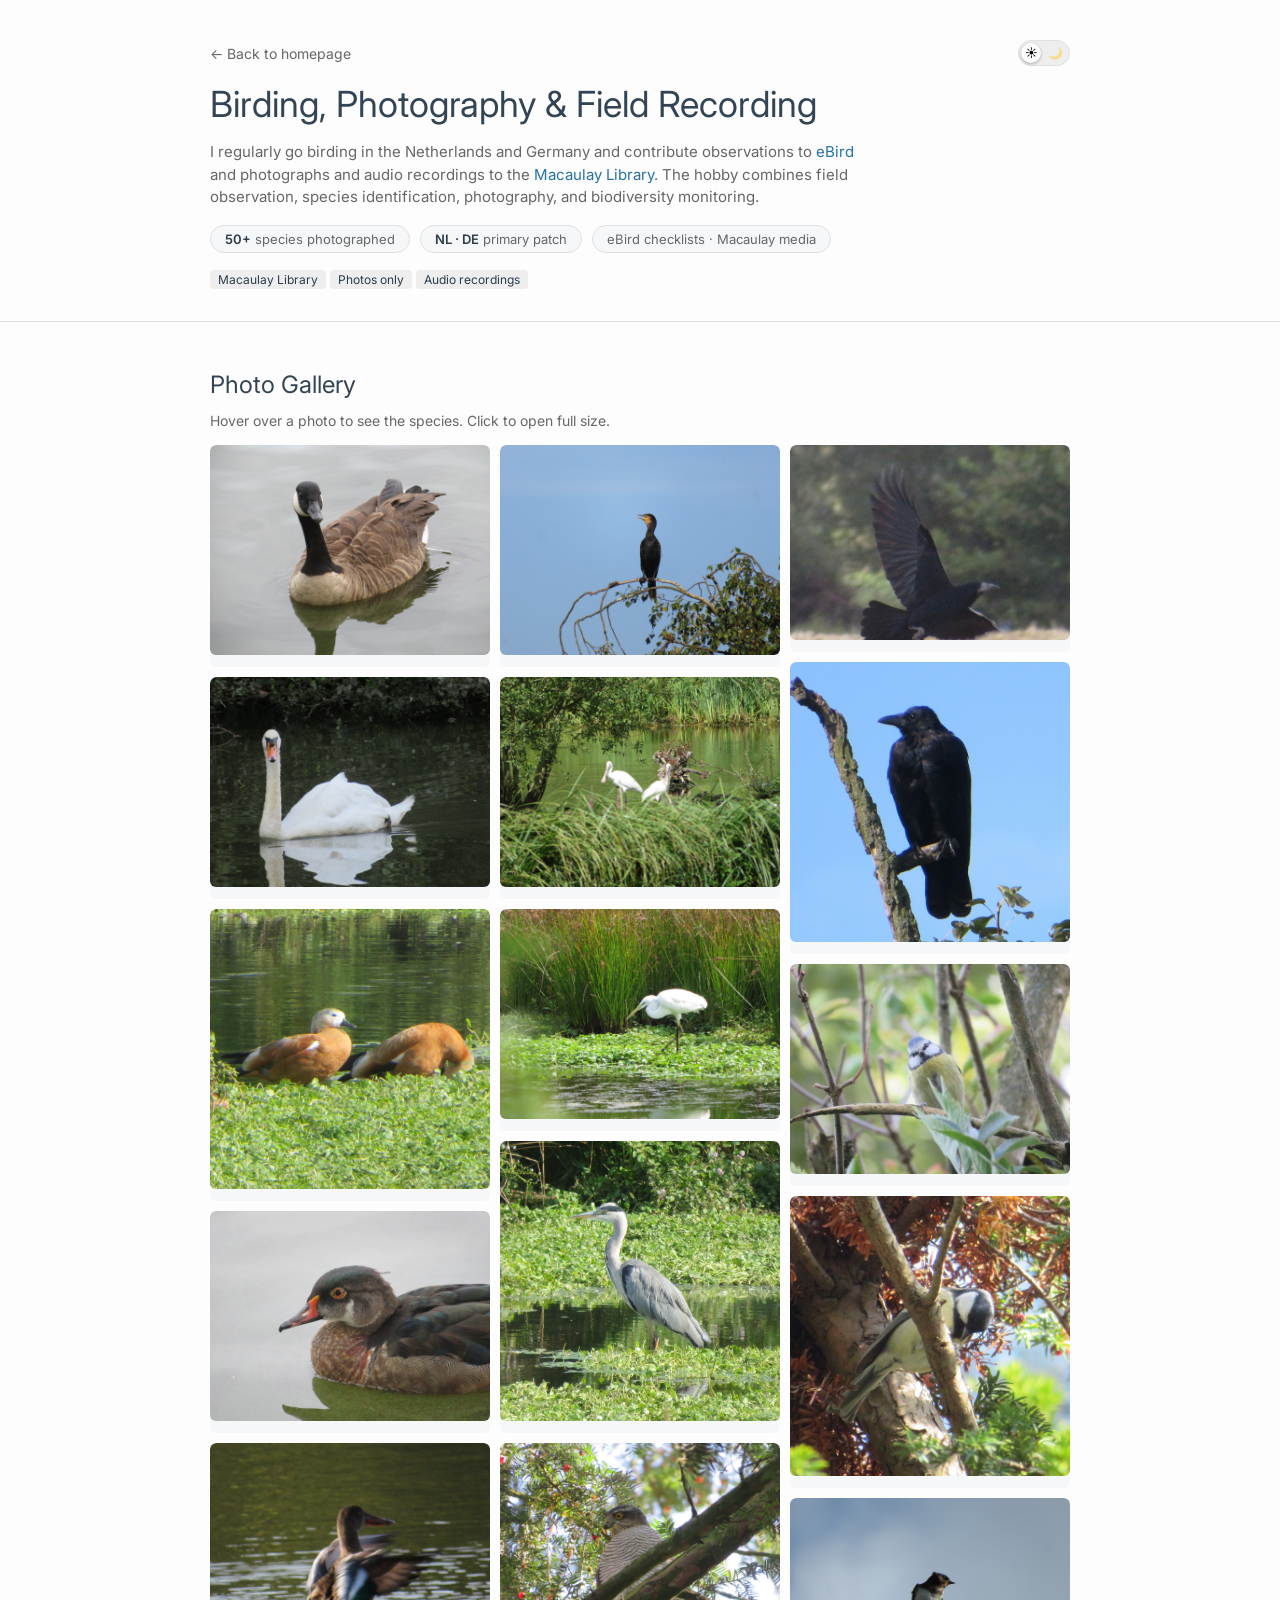
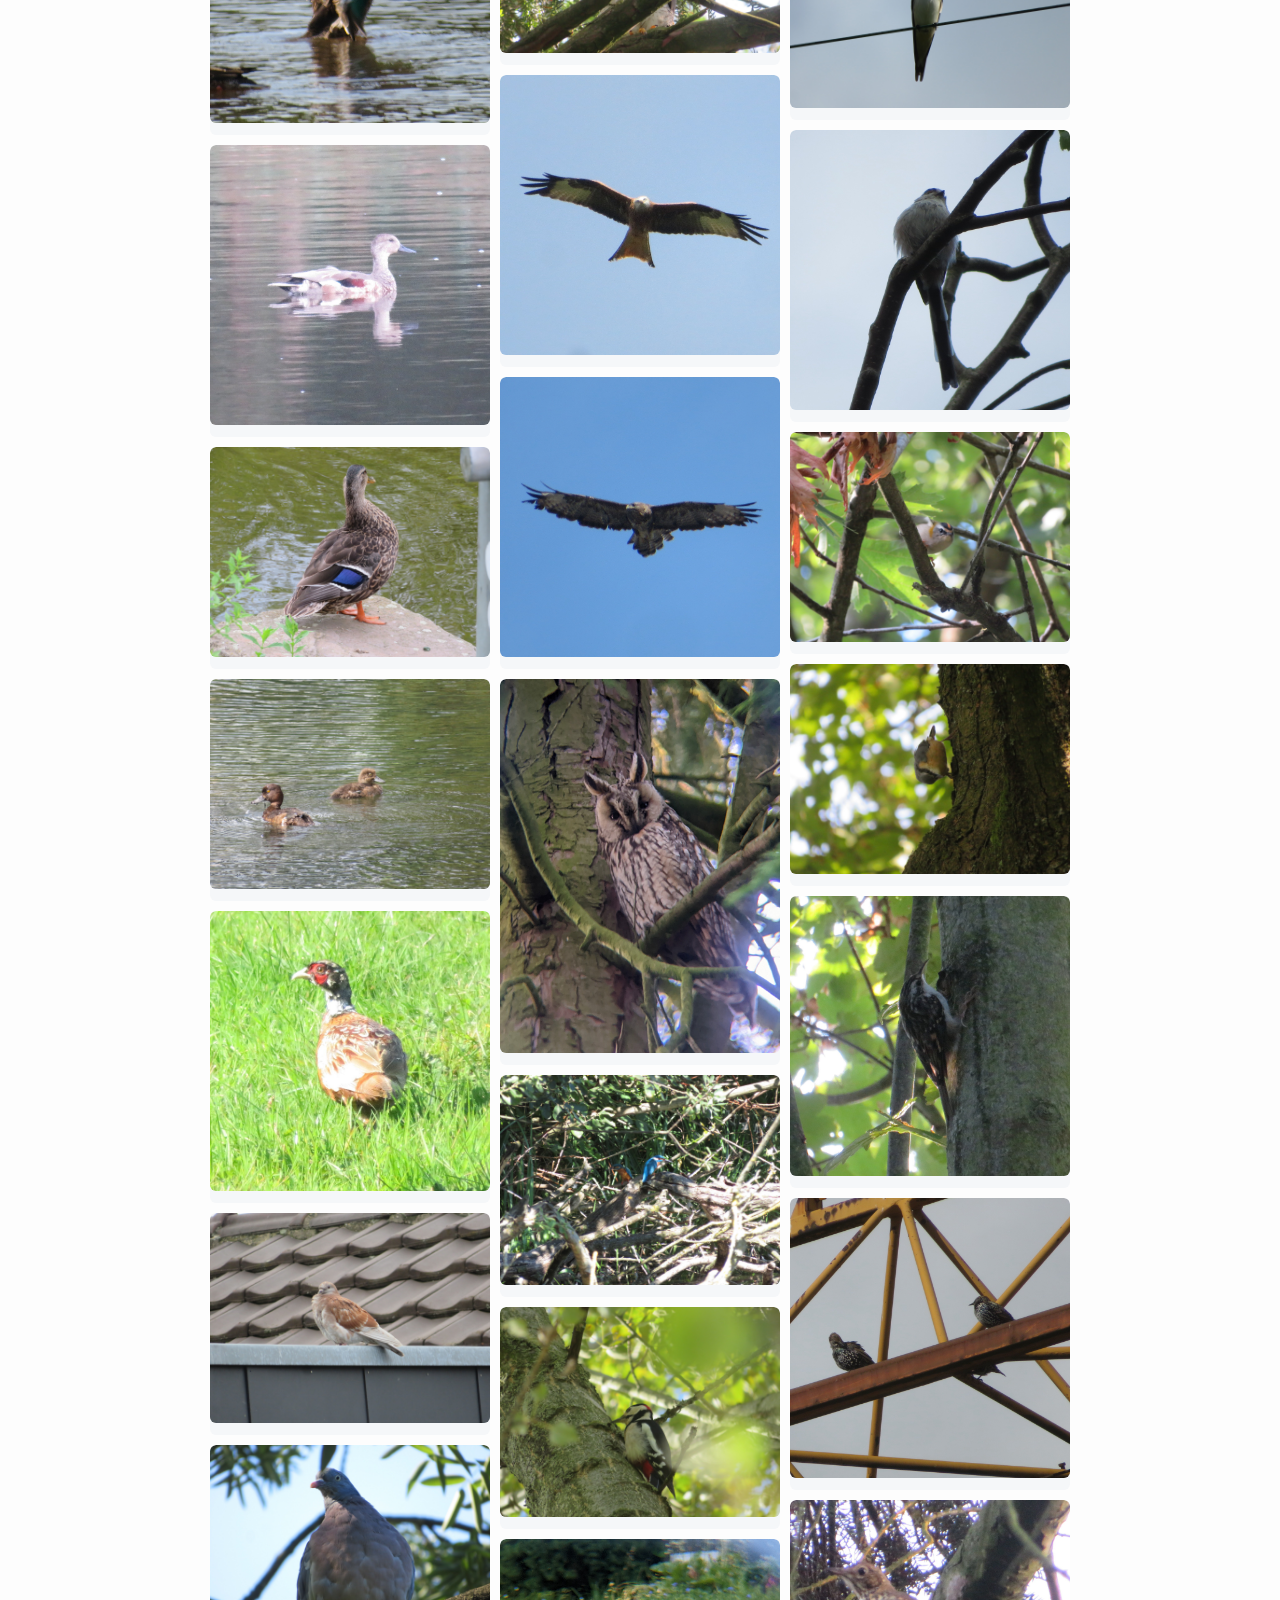
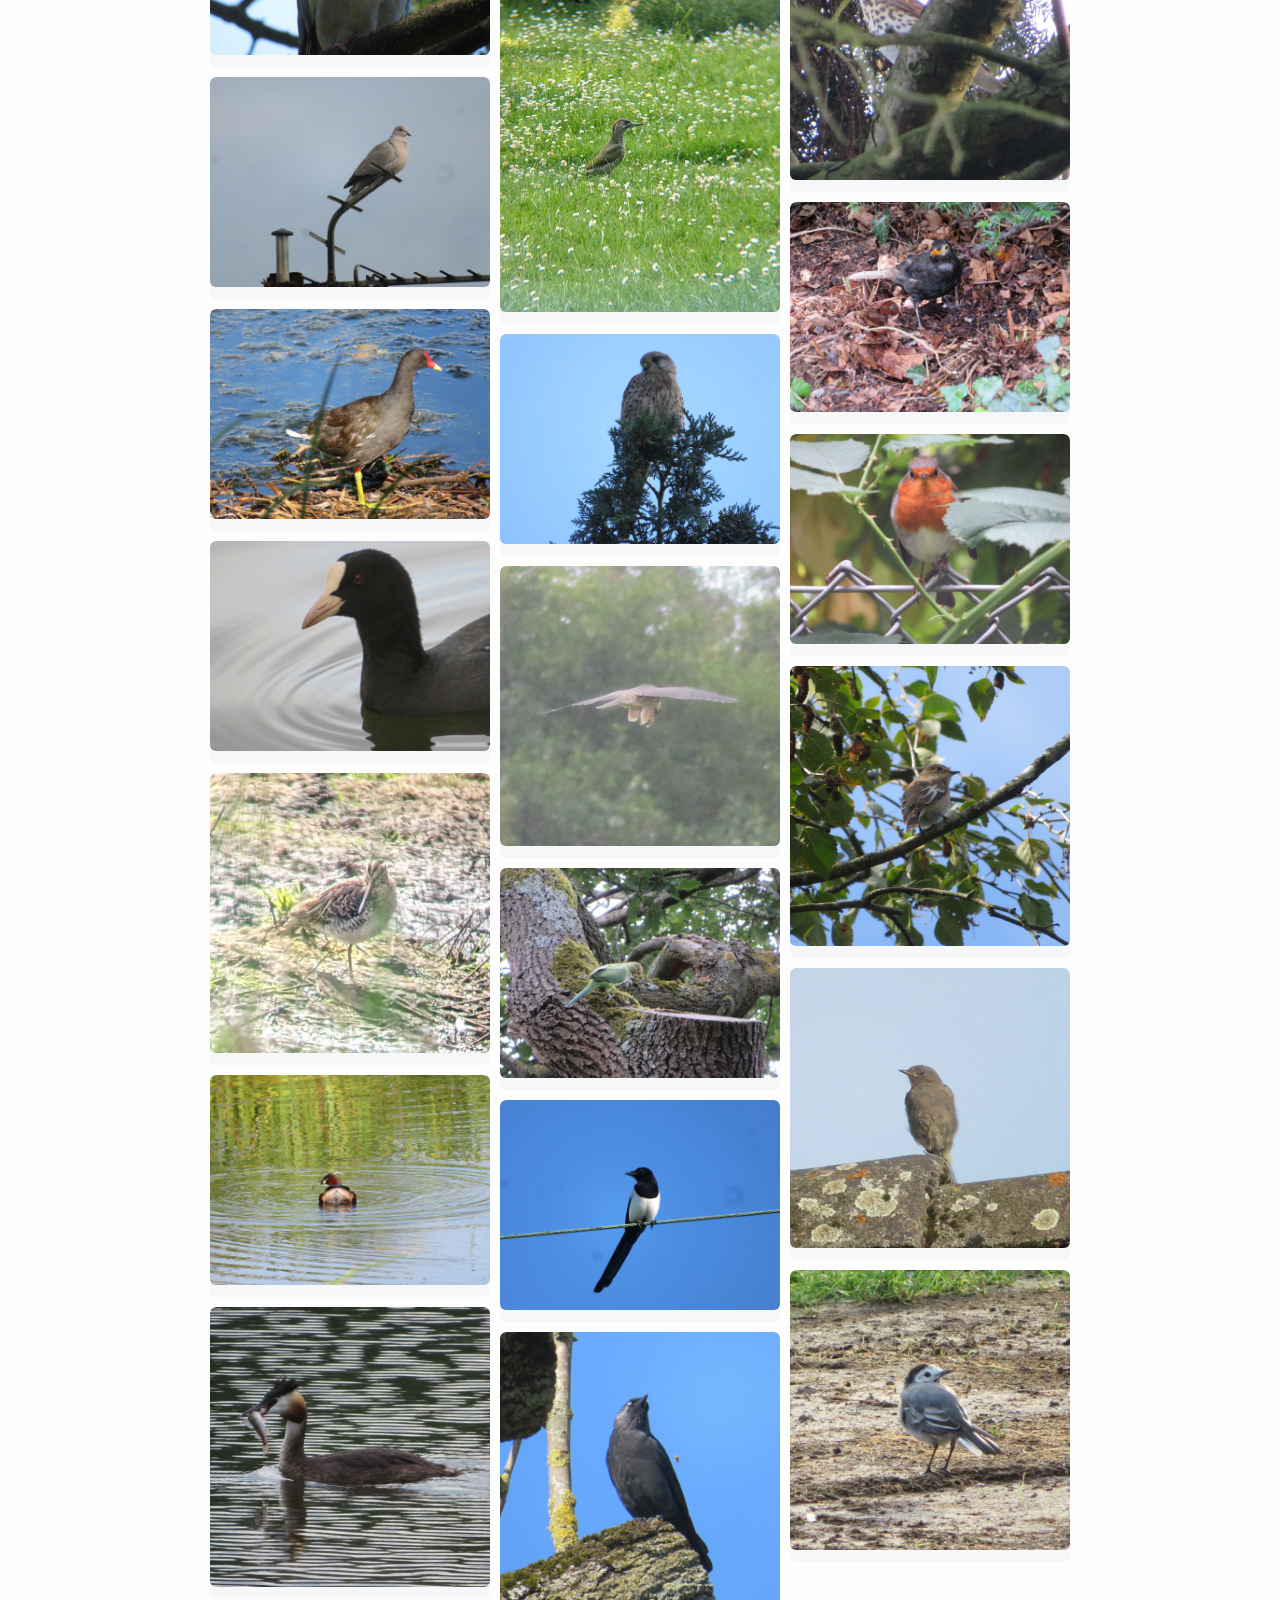
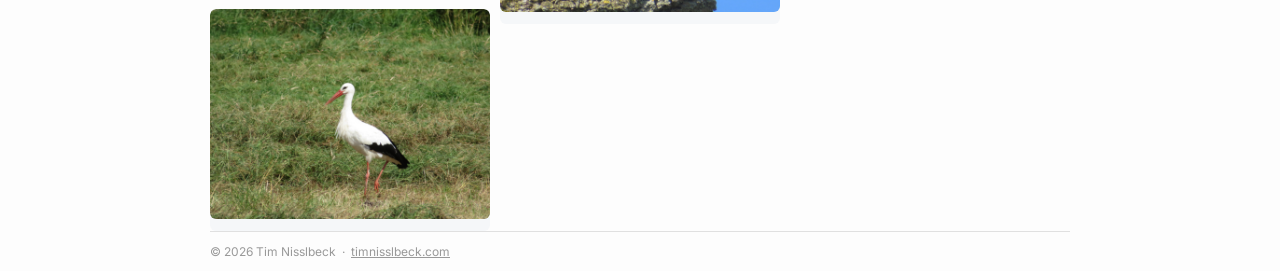
==== commit ca6df1e6: "Add some fixes to index.html, files/birding.html" ====
--- a/files/birding.html
+++ b/files/birding.html
@@ -5,21 +5,36 @@
 <meta charset="UTF-8">
 <meta name="viewport" content="width=device-width, initial-scale=1.0">
 <meta name="author" content="Tim Nisslbeck">
+<meta name="description" content="Bird observations, photography and audio recordings by Tim Nisslbeck, contributed to eBird and the Macaulay Library across the Netherlands and Germany.">
+<meta property="og:type" content="website">
+<meta property="og:site_name" content="Tim Nisslbeck">
 <meta property="og:title" content="Birding — Tim Nisslbeck">
 <meta property="og:description" content="Bird observations, photography and audio recordings contributed to eBird and the Macaulay Library.">
-<meta property="og:url" content="https://www.timnisslbeck.com/files/birding.html">
+<meta property="og:url" content="https://timnisslbeck.com/files/birding.html">
+<link rel="canonical" href="https://timnisslbeck.com/files/birding.html">
 
 <title>Birding — Tim Nisslbeck</title>
 
-<link rel="icon" type="image/png" sizes="32x32" href="../favicon.png">
-<link rel="apple-touch-icon" sizes="180x180" href="../apple-touch-icon.png">
-<link rel="stylesheet" href="../style.css">
+<link rel="icon" type="image/png" sizes="32x32" href="favicon.png">
+<link rel="apple-touch-icon" sizes="180x180" href="apple-touch-icon.png">
+<link rel="preconnect" href="https://fonts.googleapis.com">
+<link rel="preconnect" href="https://fonts.gstatic.com" crossorigin>
+<link rel="stylesheet" href="https://fonts.googleapis.com/css2?family=Inter:wght@400;700&display=swap">
+<link rel="stylesheet" href="../style.css?v=2.6">
+
+<script>
+(function () {
+  var stored = localStorage.getItem("theme");
+  var prefer = window.matchMedia("(prefers-color-scheme: dark)").matches ? "dark" : "light";
+  document.documentElement.setAttribute("data-theme", stored || prefer);
+})();
+</script>
 
 <style>
 
 /* ── Hero ─────────────────────────────────────────────────────────── */
 .hero {
-    border-bottom: 1px solid #e5e5e5;
+    border-bottom: 1px solid var(--border);
     padding: 40px 0 32px;
     margin-bottom: 0;
 }
@@ -31,7 +46,7 @@
 }
 
 .back-link {
-    color: #777;
+    color: var(--text-dim);
     font-size: 14px;
     display: inline-flex;
     align-items: center;
@@ -44,7 +59,7 @@
 }
 
 .hero-subtitle {
-    color: #666;
+    color: var(--text-dim);
     max-width: 650px;
     margin-bottom: 16px;
     line-height: 1.5em;
@@ -64,7 +79,7 @@
     border-radius: 6px;
     overflow: hidden;
     cursor: pointer;
-    background: #f0f0f0;  /* placeholder colour while loading */
+    background: var(--bg-pub-h);  /* placeholder colour while loading */
 }
 
 .photo-item img {
@@ -158,6 +173,17 @@
     font-weight: 600;
 }
 
+.lb-asset-link {
+    color: #f5a623;
+    text-decoration: none;
+    border-bottom: 1px dotted #f5a623;
+    white-space: nowrap;
+}
+.lb-asset-link:hover {
+    color: #ffb84d;
+    border-bottom-color: #ffb84d;
+}
+
 .lightbox-close {
     position: fixed;
     top: 18px;
@@ -209,16 +235,16 @@
 }
 
 .stat-pill {
-    background: #f5f7f9;
-    border: 1px solid #e5e5e5;
+    background: var(--bg-pub-h);
+    border: 1px solid var(--border);
     border-radius: 20px;
     padding: 5px 14px;
     font-size: 13px;
-    color: #445;
+    color: var(--text-dim);
 }
 
 .stat-pill strong {
-    color: #2c3c4c;
+    color: var(--text);
     font-weight: 600;
 }
 
@@ -241,9 +267,18 @@
 <div class="hero">
     <div class="hero-inner">
 
-        <a class="back-link" href="../index.html">
-            ← Back to homepage
-        </a>
+        <div style="display:flex; align-items:center; justify-content:space-between; gap:12px;">
+            <a class="back-link" href="../index.html">
+                ← Back to homepage
+            </a>
+            <button class="theme-toggle" role="switch" aria-checked="false" aria-label="Toggle dark/light mode">
+                <span class="theme-toggle-track">
+                    <span class="theme-toggle-icon theme-toggle-sun">☀</span>
+                    <span class="theme-toggle-icon theme-toggle-moon">🌙</span>
+                    <span class="theme-toggle-knob"></span>
+                </span>
+            </button>
+        </div>
 
         <h1 class="hero-title">
             Birding, Photography &amp; Field Recording
@@ -292,7 +327,7 @@
 
     <div class="photo-grid" id="photoGrid">
 
-        <div class="photo-item" data-species="Canada Goose" data-loc="Netherlands">
+        <div class="photo-item" data-species="Canada Goose" data-loc="Netherlands" data-asset="https://macaulaylibrary.org/asset/623760938">
             <img src="birds/branta_canadensis.jpg" alt="Canada Goose" loading="lazy">
             <div class="photo-label">
                 <span class="species-name">Canada Goose</span>
@@ -300,7 +335,7 @@
             </div>
         </div>
 
-        <div class="photo-item" data-species="Mute Swan" data-loc="Netherlands">
+        <div class="photo-item" data-species="Mute Swan" data-loc="Netherlands" data-asset="https://macaulaylibrary.org/asset/623012039">
             <img src="birds/cygnus_olor.jpg" alt="Mute Swan" loading="lazy">
             <div class="photo-label">
                 <span class="species-name">Mute Swan</span>
@@ -308,23 +343,23 @@
             </div>
         </div>
 
-        <div class="photo-item" data-species="Ruddy Shelduck" data-loc="Netherlands">
+        <div class="photo-item" data-species="Ruddy Shelduck" data-loc="Germany" data-asset="https://macaulaylibrary.org/asset/623759797">
             <img src="birds/tadorna_ferruginea.jpg" alt="Ruddy Shelduck" loading="lazy">
             <div class="photo-label">
                 <span class="species-name">Ruddy Shelduck</span>
+                <span class="species-loc">Germany</span>
+            </div>
+        </div>
+
+        <div class="photo-item" data-species="Wood Duck" data-loc="Netherlands" data-asset="https://macaulaylibrary.org/asset/623762465">
+            <img src="birds/aix_sponsa.jpg" alt="Wood Duck" loading="lazy">
+            <div class="photo-label">
+                <span class="species-name">Wood Duck</span>
                 <span class="species-loc">Netherlands</span>
             </div>
         </div>
 
-        <div class="photo-item" data-species="Wood Duck" data-loc="Netherlands · 2025">
-            <img src="birds/aix_sponsa.jpg" alt="Wood Duck" loading="lazy">
-            <div class="photo-label">
-                <span class="species-name">Wood Duck</span>
-                <span class="species-loc">Netherlands · 2025</span>
-            </div>
-        </div>
-
-        <div class="photo-item" data-species="Northern Shoveler" data-loc="Netherlands">
+        <div class="photo-item" data-species="Northern Shoveler" data-loc="Netherlands" data-asset="https://macaulaylibrary.org/asset/623011801">
             <img src="birds/spatula_clypeata.jpg" alt="Northern Shoveler" loading="lazy">
             <div class="photo-label">
                 <span class="species-name">Northern Shoveler</span>
@@ -332,7 +367,7 @@
             </div>
         </div>
 
-        <div class="photo-item" data-species="Gadwall" data-loc="Netherlands">
+        <div class="photo-item" data-species="Gadwall" data-loc="Netherlands" data-asset="https://macaulaylibrary.org/asset/623761289">
             <img src="birds/mareca_strepera.jpg" alt="Gadwall" loading="lazy">
             <div class="photo-label">
                 <span class="species-name">Gadwall</span>
@@ -340,23 +375,23 @@
             </div>
         </div>
 
-        <div class="photo-item" data-species="Mallard" data-loc="Netherlands">
+        <div class="photo-item" data-species="Mallard" data-loc="Germany" data-asset="https://macaulaylibrary.org/asset/622909380">
             <img src="birds/anas_platyrhynchos.jpg" alt="Mallard" loading="lazy">
             <div class="photo-label">
                 <span class="species-name">Mallard</span>
-                <span class="species-loc">Netherlands</span>
-            </div>
-        </div>
-
-        <div class="photo-item" data-species="Tufted Duck" data-loc="Netherlands">
+                <span class="species-loc">Germany</span>
+            </div>
+        </div>
+
+        <div class="photo-item" data-species="Tufted Duck" data-loc="Germany" data-asset="https://macaulaylibrary.org/asset/622920155">
             <img src="birds/aythya_fuligula.jpg" alt="Tufted Duck" loading="lazy">
             <div class="photo-label">
                 <span class="species-name">Tufted Duck</span>
-                <span class="species-loc">Netherlands</span>
-            </div>
-        </div>
-
-        <div class="photo-item" data-species="Ring-necked Pheasant" data-loc="Germany">
+                <span class="species-loc">Germany</span>
+            </div>
+        </div>
+
+        <div class="photo-item" data-species="Ring-necked Pheasant" data-loc="Germany" data-asset="https://macaulaylibrary.org/asset/624319680">
             <img src="birds/phasianus_colchicus.jpg" alt="Ring-necked Pheasant" loading="lazy">
             <div class="photo-label">
                 <span class="species-name">Ring-necked Pheasant</span>
@@ -364,7 +399,7 @@
             </div>
         </div>
 
-        <div class="photo-item" data-species="Rock Pigeon" data-loc="Germany">
+        <div class="photo-item" data-species="Rock Pigeon" data-loc="Germany" data-asset="https://macaulaylibrary.org/asset/624320048">
             <img src="birds/columba_livia.jpg" alt="Rock Pigeon" loading="lazy">
             <div class="photo-label">
                 <span class="species-name">Rock Pigeon</span>
@@ -372,7 +407,7 @@
             </div>
         </div>
 
-        <div class="photo-item" data-species="Common Wood-Pigeon" data-loc="Germany">
+        <div class="photo-item" data-species="Common Wood-Pigeon" data-loc="Germany" data-asset="https://macaulaylibrary.org/asset/623758277">
             <img src="birds/columba_palumbus.jpg" alt="Common Wood-Pigeon" loading="lazy">
             <div class="photo-label">
                 <span class="species-name">Common Wood-Pigeon</span>
@@ -380,7 +415,7 @@
             </div>
         </div>
 
-        <div class="photo-item" data-species="Eurasian Collared-Dove" data-loc="Germany">
+        <div class="photo-item" data-species="Eurasian Collared-Dove" data-loc="Germany" data-asset="https://macaulaylibrary.org/asset/624319976">
             <img src="birds/streptopelia_decaocto.jpg" alt="Eurasian Collared-Dove" loading="lazy">
             <div class="photo-label">
                 <span class="species-name">Eurasian Collared-Dove</span>
@@ -388,15 +423,15 @@
             </div>
         </div>
 
-        <div class="photo-item" data-species="Eurasian Moorhen" data-loc="Netherlands">
+        <div class="photo-item" data-species="Eurasian Moorhen" data-loc="Germany" data-asset="https://macaulaylibrary.org/asset/622909696">
             <img src="birds/gallinula_chloropus.jpg" alt="Eurasian Moorhen" loading="lazy">
             <div class="photo-label">
                 <span class="species-name">Eurasian Moorhen</span>
-                <span class="species-loc">Netherlands</span>
-            </div>
-        </div>
-
-        <div class="photo-item" data-species="Eurasian Coot" data-loc="Netherlands">
+                <span class="species-loc">Germany</span>
+            </div>
+        </div>
+
+        <div class="photo-item" data-species="Eurasian Coot" data-loc="Netherlands" data-asset="https://macaulaylibrary.org/asset/623761214">
             <img src="birds/fulica_atra.jpg" alt="Eurasian Coot" loading="lazy">
             <div class="photo-label">
                 <span class="species-name">Eurasian Coot</span>
@@ -404,23 +439,23 @@
             </div>
         </div>
 
-        <div class="photo-item" data-species="Common Snipe" data-loc="Netherlands">
+        <div class="photo-item" data-species="Common Snipe" data-loc="Germany" data-asset="https://macaulaylibrary.org/asset/623099014">
             <img src="birds/gallinago_gallinago.jpg" alt="Common Snipe" loading="lazy">
             <div class="photo-label">
                 <span class="species-name">Common Snipe</span>
-                <span class="species-loc">Netherlands</span>
-            </div>
-        </div>
-
-        <div class="photo-item" data-species="Little Grebe" data-loc="Netherlands">
+                <span class="species-loc">Germany</span>
+            </div>
+        </div>
+
+        <div class="photo-item" data-species="Little Grebe" data-loc="Germany" data-asset="https://macaulaylibrary.org/asset/622910083">
             <img src="birds/tachybaptus_ruficollis.jpg" alt="Little Grebe" loading="lazy">
             <div class="photo-label">
                 <span class="species-name">Little Grebe</span>
-                <span class="species-loc">Netherlands</span>
-            </div>
-        </div>
-
-        <div class="photo-item" data-species="Great Crested Grebe" data-loc="Netherlands">
+                <span class="species-loc">Germany</span>
+            </div>
+        </div>
+
+        <div class="photo-item" data-species="Great Crested Grebe" data-loc="Netherlands" data-asset="https://macaulaylibrary.org/asset/623761647">
             <img src="birds/podiceps_cristatus.jpg" alt="Great Crested Grebe" loading="lazy">
             <div class="photo-label">
                 <span class="species-name">Great Crested Grebe</span>
@@ -428,15 +463,15 @@
             </div>
         </div>
 
-        <div class="photo-item" data-species="White Stork" data-loc="Netherlands">
+        <div class="photo-item" data-species="White Stork" data-loc="Germany" data-asset="https://macaulaylibrary.org/asset/622920030">
             <img src="birds/ciconia_ciconia.jpg" alt="White Stork" loading="lazy">
             <div class="photo-label">
                 <span class="species-name">White Stork</span>
-                <span class="species-loc">Netherlands</span>
-            </div>
-        </div>
-
-        <div class="photo-item" data-species="Great Cormorant" data-loc="Netherlands">
+                <span class="species-loc">Germany</span>
+            </div>
+        </div>
+
+        <div class="photo-item" data-species="Great Cormorant" data-loc="Netherlands" data-asset="https://macaulaylibrary.org/asset/623012531">
             <img src="birds/phalacrocorax_carbo.jpg" alt="Great Cormorant" loading="lazy">
             <div class="photo-label">
                 <span class="species-name">Great Cormorant</span>
@@ -444,251 +479,251 @@
             </div>
         </div>
 
-        <div class="photo-item" data-species="Eurasian Spoonbill" data-loc="Netherlands">
+        <div class="photo-item" data-species="Eurasian Spoonbill" data-loc="Germany" data-asset="https://macaulaylibrary.org/asset/622919975">
             <img src="birds/platalea_leucorodia.jpg" alt="Eurasian Spoonbill" loading="lazy">
             <div class="photo-label">
                 <span class="species-name">Eurasian Spoonbill</span>
+                <span class="species-loc">Germany</span>
+            </div>
+        </div>
+
+        <div class="photo-item" data-species="Great Egret" data-loc="Germany" data-asset="https://macaulaylibrary.org/asset/622919749">
+            <img src="birds/ardea_alba.jpg" alt="Great Egret" loading="lazy">
+            <div class="photo-label">
+                <span class="species-name">Great Egret</span>
+                <span class="species-loc">Germany</span>
+            </div>
+        </div>
+
+        <div class="photo-item" data-species="Grey Heron" data-loc="Germany" data-asset="https://macaulaylibrary.org/asset/623759430">
+            <img src="birds/ardea_cinerea.jpg" alt="Grey Heron" loading="lazy">
+            <div class="photo-label">
+                <span class="species-name">Grey Heron</span>
+                <span class="species-loc">Germany</span>
+            </div>
+        </div>
+
+        <div class="photo-item" data-species="Eurasian Sparrowhawk" data-loc="Germany" data-asset="https://macaulaylibrary.org/asset/623758623">
+            <img src="birds/accipiter_nisus.jpg" alt="Eurasian Sparrowhawk" loading="lazy">
+            <div class="photo-label">
+                <span class="species-name">Eurasian Sparrowhawk</span>
+                <span class="species-loc">Germany</span>
+            </div>
+        </div>
+
+        <div class="photo-item" data-species="Red Kite" data-loc="Germany" data-asset="https://macaulaylibrary.org/asset/624342207">
+            <img src="birds/milvus_milvus.jpg" alt="Red Kite" loading="lazy">
+            <div class="photo-label">
+                <span class="species-name">Red Kite</span>
+                <span class="species-loc">Germany</span>
+            </div>
+        </div>
+
+        <div class="photo-item" data-species="Common Buzzard" data-loc="Germany" data-asset="https://macaulaylibrary.org/asset/623764562">
+            <img src="birds/buteo_buteo.jpg" alt="Common Buzzard" loading="lazy">
+            <div class="photo-label">
+                <span class="species-name">Common Buzzard</span>
+                <span class="species-loc">Germany</span>
+            </div>
+        </div>
+
+        <div class="photo-item" data-species="Long-eared Owl" data-loc="Germany" data-asset="https://macaulaylibrary.org/asset/620931101">
+            <img src="birds/asio_otus.jpg" alt="Long-eared Owl" loading="lazy">
+            <div class="photo-label">
+                <span class="species-name">Long-eared Owl</span>
+                <span class="species-loc">Germany</span>
+            </div>
+        </div>
+
+        <div class="photo-item" data-species="Common Kingfisher" data-loc="Germany" data-asset="https://macaulaylibrary.org/asset/622919560">
+            <img src="birds/alcedo_atthis.jpg" alt="Common Kingfisher" loading="lazy">
+            <div class="photo-label">
+                <span class="species-name">Common Kingfisher</span>
+                <span class="species-loc">Germany</span>
+            </div>
+        </div>
+
+        <div class="photo-item" data-species="Great Spotted Woodpecker" data-loc="Germany" data-asset="https://macaulaylibrary.org/asset/624341830">
+            <img src="birds/dendrocopos_major.jpg" alt="Great Spotted Woodpecker" loading="lazy">
+            <div class="photo-label">
+                <span class="species-name">Great Spotted Woodpecker</span>
+                <span class="species-loc">Germany</span>
+            </div>
+        </div>
+
+        <div class="photo-item" data-species="Eurasian Green Woodpecker" data-loc="Germany" data-asset="https://macaulaylibrary.org/asset/620931145">
+            <img src="birds/picus_viridis.jpg" alt="Eurasian Green Woodpecker" loading="lazy">
+            <div class="photo-label">
+                <span class="species-name">Eurasian Green Woodpecker</span>
+                <span class="species-loc">Germany</span>
+            </div>
+        </div>
+
+        <div class="photo-item" data-species="Eurasian Kestrel" data-loc="Germany" data-asset="https://macaulaylibrary.org/asset/622973912">
+            <img src="birds/falco_tinnunculus.jpg" alt="Eurasian Kestrel" loading="lazy">
+            <div class="photo-label">
+                <span class="species-name">Eurasian Kestrel</span>
+                <span class="species-loc">Germany</span>
+            </div>
+        </div>
+
+        <div class="photo-item" data-species="Eurasian Hobby" data-loc="Germany" data-asset="https://macaulaylibrary.org/asset/624341679">
+            <img src="birds/falco_subbuteo.jpg" alt="Eurasian Hobby" loading="lazy">
+            <div class="photo-label">
+                <span class="species-name">Eurasian Hobby</span>
+                <span class="species-loc">Germany</span>
+            </div>
+        </div>
+
+        <div class="photo-item" data-species="Rose-ringed Parakeet" data-loc="Germany" data-asset="https://macaulaylibrary.org/asset/622909291">
+            <img src="birds/psittacula_krameri.jpg" alt="Rose-ringed Parakeet" loading="lazy">
+            <div class="photo-label">
+                <span class="species-name">Rose-ringed Parakeet</span>
+                <span class="species-loc">Germany</span>
+            </div>
+        </div>
+
+        <div class="photo-item" data-species="Eurasian Magpie" data-loc="Germany" data-asset="https://macaulaylibrary.org/asset/624319875">
+            <img src="birds/pica_pica.jpg" alt="Eurasian Magpie" loading="lazy">
+            <div class="photo-label">
+                <span class="species-name">Eurasian Magpie</span>
+                <span class="species-loc">Germany</span>
+            </div>
+        </div>
+
+        <div class="photo-item" data-species="Eurasian Jackdaw" data-loc="Germany" data-asset="https://macaulaylibrary.org/asset/624317854">
+            <img src="birds/coloeus_monedula.jpg" alt="Eurasian Jackdaw" loading="lazy">
+            <div class="photo-label">
+                <span class="species-name">Eurasian Jackdaw</span>
+                <span class="species-loc">Germany</span>
+            </div>
+        </div>
+
+        <div class="photo-item" data-species="Rook" data-loc="Germany" data-asset="https://macaulaylibrary.org/asset/624341989">
+            <img src="birds/corvus_frugilegus.jpg" alt="Rook" loading="lazy">
+            <div class="photo-label">
+                <span class="species-name">Rook</span>
+                <span class="species-loc">Germany</span>
+            </div>
+        </div>
+
+        <div class="photo-item" data-species="Carrion Crow" data-loc="Germany" data-asset="https://macaulaylibrary.org/asset/623758949">
+            <img src="birds/corvus_corone.jpg" alt="Carrion Crow" loading="lazy">
+            <div class="photo-label">
+                <span class="species-name">Carrion Crow</span>
+                <span class="species-loc">Germany</span>
+            </div>
+        </div>
+
+        <div class="photo-item" data-species="Eurasian Blue Tit" data-loc="Germany" data-asset="https://macaulaylibrary.org/asset/624342130">
+            <img src="birds/cyanistes_caeruleus.jpg" alt="Eurasian Blue Tit" loading="lazy">
+            <div class="photo-label">
+                <span class="species-name">Eurasian Blue Tit</span>
+                <span class="species-loc">Germany</span>
+            </div>
+        </div>
+
+        <div class="photo-item" data-species="Great Tit" data-loc="Germany" data-asset="https://macaulaylibrary.org/asset/624316181">
+            <img src="birds/parus_major.jpg" alt="Great Tit" loading="lazy">
+            <div class="photo-label">
+                <span class="species-name">Great Tit</span>
+                <span class="species-loc">Germany</span>
+            </div>
+        </div>
+
+        <div class="photo-item" data-species="Barn Swallow" data-loc="Germany" data-asset="https://macaulaylibrary.org/asset/622920297">
+            <img src="birds/hirundo_rustica.jpg" alt="Barn Swallow" loading="lazy">
+            <div class="photo-label">
+                <span class="species-name">Barn Swallow</span>
+                <span class="species-loc">Germany</span>
+            </div>
+        </div>
+
+        <div class="photo-item" data-species="Long-tailed Tit" data-loc="Germany" data-asset="https://macaulaylibrary.org/asset/623009005">
+            <img src="birds/aegithalos_caudatus.jpg" alt="Long-tailed Tit" loading="lazy">
+            <div class="photo-label">
+                <span class="species-name">Long-tailed Tit</span>
+                <span class="species-loc">Germany</span>
+            </div>
+        </div>
+
+        <div class="photo-item" data-species="Common Firecrest" data-loc="Germany" data-asset="https://macaulaylibrary.org/asset/623009393">
+            <img src="birds/regulus_ignicapilla.jpg" alt="Common Firecrest" loading="lazy">
+            <div class="photo-label">
+                <span class="species-name">Common Firecrest</span>
+                <span class="species-loc">Germany</span>
+            </div>
+        </div>
+
+        <div class="photo-item" data-species="Eurasian Nuthatch" data-loc="Germany" data-asset="https://macaulaylibrary.org/asset/622973517">
+            <img src="birds/sitta_europaea.jpg" alt="Eurasian Nuthatch" loading="lazy">
+            <div class="photo-label">
+                <span class="species-name">Eurasian Nuthatch</span>
+                <span class="species-loc">Germany</span>
+            </div>
+        </div>
+
+        <div class="photo-item" data-species="Short-toed Treecreeper" data-loc="Germany" data-asset="https://macaulaylibrary.org/asset/624316270">
+            <img src="birds/certhia_brachydactyla.jpg" alt="Short-toed Treecreeper" loading="lazy">
+            <div class="photo-label">
+                <span class="species-name">Short-toed Treecreeper</span>
+                <span class="species-loc">Germany</span>
+            </div>
+        </div>
+
+        <div class="photo-item" data-species="European Starling" data-loc="Germany" data-asset="https://macaulaylibrary.org/asset/624341794">
+            <img src="birds/sturnus_vulgaris.jpg" alt="European Starling" loading="lazy">
+            <div class="photo-label">
+                <span class="species-name">European Starling</span>
+                <span class="species-loc">Germany</span>
+            </div>
+        </div>
+
+        <div class="photo-item" data-species="Song Thrush" data-loc="Germany" data-asset="https://macaulaylibrary.org/asset/624316935">
+            <img src="birds/turdus_philomelos.jpg" alt="Song Thrush" loading="lazy">
+            <div class="photo-label">
+                <span class="species-name">Song Thrush</span>
+                <span class="species-loc">Germany</span>
+            </div>
+        </div>
+
+        <div class="photo-item" data-species="Eurasian Blackbird" data-loc="Germany" data-asset="https://macaulaylibrary.org/asset/622973462">
+            <img src="birds/turdus_merula.jpg" alt="Eurasian Blackbird" loading="lazy">
+            <div class="photo-label">
+                <span class="species-name">Eurasian Blackbird</span>
+                <span class="species-loc">Germany</span>
+            </div>
+        </div>
+
+        <div class="photo-item" data-species="European Robin" data-loc="Germany" data-asset="https://macaulaylibrary.org/asset/623758450">
+            <img src="birds/erithacus_rubecula.jpg" alt="European Robin" loading="lazy">
+            <div class="photo-label">
+                <span class="species-name">European Robin</span>
+                <span class="species-loc">Germany</span>
+            </div>
+        </div>
+
+        <div class="photo-item" data-species="European Pied Flycatcher" data-loc="Germany" data-asset="https://macaulaylibrary.org/asset/622974436">
+            <img src="birds/ficedula_hypoleuca.jpg" alt="European Pied Flycatcher" loading="lazy">
+            <div class="photo-label">
+                <span class="species-name">European Pied Flycatcher</span>
+                <span class="species-loc">Germany</span>
+            </div>
+        </div>
+
+        <div class="photo-item" data-species="Black Redstart" data-loc="Germany" data-asset="https://macaulaylibrary.org/asset/623764475">
+            <img src="birds/phoenicurus_ochruros.jpg" alt="Black Redstart" loading="lazy">
+            <div class="photo-label">
+                <span class="species-name">Black Redstart</span>
+                <span class="species-loc">Germany</span>
+            </div>
+        </div>
+
+        <div class="photo-item" data-species="White Wagtail" data-loc="Netherlands" data-asset="https://macaulaylibrary.org/asset/623762293">
+            <img src="birds/motacilla_alba.jpg" alt="White Wagtail" loading="lazy">
+            <div class="photo-label">
+                <span class="species-name">White Wagtail</span>
                 <span class="species-loc">Netherlands</span>
-            </div>
-        </div>
-
-        <div class="photo-item" data-species="Great Egret" data-loc="Netherlands">
-            <img src="birds/ardea_alba.jpg" alt="Great Egret" loading="lazy">
-            <div class="photo-label">
-                <span class="species-name">Great Egret</span>
-                <span class="species-loc">Netherlands</span>
-            </div>
-        </div>
-
-        <div class="photo-item" data-species="Grey Heron" data-loc="Netherlands">
-            <img src="birds/ardea_cinerea.jpg" alt="Grey Heron" loading="lazy">
-            <div class="photo-label">
-                <span class="species-name">Grey Heron</span>
-                <span class="species-loc">Netherlands</span>
-            </div>
-        </div>
-
-        <div class="photo-item" data-species="Eurasian Sparrowhawk" data-loc="Germany">
-            <img src="birds/accipiter_nisus.jpg" alt="Eurasian Sparrowhawk" loading="lazy">
-            <div class="photo-label">
-                <span class="species-name">Eurasian Sparrowhawk</span>
-                <span class="species-loc">Germany</span>
-            </div>
-        </div>
-
-        <div class="photo-item" data-species="Red Kite" data-loc="Germany">
-            <img src="birds/milvus_milvus.jpg" alt="Red Kite" loading="lazy">
-            <div class="photo-label">
-                <span class="species-name">Red Kite</span>
-                <span class="species-loc">Germany</span>
-            </div>
-        </div>
-
-        <div class="photo-item" data-species="Common Buzzard" data-loc="Germany">
-            <img src="birds/buteo_buteo.jpg" alt="Common Buzzard" loading="lazy">
-            <div class="photo-label">
-                <span class="species-name">Common Buzzard</span>
-                <span class="species-loc">Germany</span>
-            </div>
-        </div>
-
-        <div class="photo-item" data-species="Long-eared Owl" data-loc="Germany · 2025">
-            <img src="birds/asio_otus.jpg" alt="Long-eared Owl" loading="lazy">
-            <div class="photo-label">
-                <span class="species-name">Long-eared Owl</span>
-                <span class="species-loc">Germany · 2025</span>
-            </div>
-        </div>
-
-        <div class="photo-item" data-species="Common Kingfisher" data-loc="Netherlands">
-            <img src="birds/alcedo_atthis.jpg" alt="Common Kingfisher" loading="lazy">
-            <div class="photo-label">
-                <span class="species-name">Common Kingfisher</span>
-                <span class="species-loc">Netherlands</span>
-            </div>
-        </div>
-
-        <div class="photo-item" data-species="Great Spotted Woodpecker" data-loc="Germany">
-            <img src="birds/dendrocopos_major.jpg" alt="Great Spotted Woodpecker" loading="lazy">
-            <div class="photo-label">
-                <span class="species-name">Great Spotted Woodpecker</span>
-                <span class="species-loc">Germany</span>
-            </div>
-        </div>
-
-        <div class="photo-item" data-species="Eurasian Green Woodpecker" data-loc="Germany">
-            <img src="birds/picus_viridis.jpg" alt="Eurasian Green Woodpecker" loading="lazy">
-            <div class="photo-label">
-                <span class="species-name">Eurasian Green Woodpecker</span>
-                <span class="species-loc">Germany</span>
-            </div>
-        </div>
-
-        <div class="photo-item" data-species="Eurasian Kestrel" data-loc="Germany">
-            <img src="birds/falco_tinnunculus.jpg" alt="Eurasian Kestrel" loading="lazy">
-            <div class="photo-label">
-                <span class="species-name">Eurasian Kestrel</span>
-                <span class="species-loc">Germany</span>
-            </div>
-        </div>
-
-        <div class="photo-item" data-species="Eurasian Hobby" data-loc="Germany">
-            <img src="birds/falco_subbuteo.jpg" alt="Eurasian Hobby" loading="lazy">
-            <div class="photo-label">
-                <span class="species-name">Eurasian Hobby</span>
-                <span class="species-loc">Germany</span>
-            </div>
-        </div>
-
-        <div class="photo-item" data-species="Rose-ringed Parakeet" data-loc="Germany">
-            <img src="birds/psittacula_krameri.jpg" alt="Rose-ringed Parakeet" loading="lazy">
-            <div class="photo-label">
-                <span class="species-name">Rose-ringed Parakeet</span>
-                <span class="species-loc">Germany</span>
-            </div>
-        </div>
-
-        <div class="photo-item" data-species="Eurasian Magpie" data-loc="Germany">
-            <img src="birds/pica_pica.jpg" alt="Eurasian Magpie" loading="lazy">
-            <div class="photo-label">
-                <span class="species-name">Eurasian Magpie</span>
-                <span class="species-loc">Germany</span>
-            </div>
-        </div>
-
-        <div class="photo-item" data-species="Eurasian Jackdaw" data-loc="Germany">
-            <img src="birds/coloeus_monedula.jpg" alt="Eurasian Jackdaw" loading="lazy">
-            <div class="photo-label">
-                <span class="species-name">Eurasian Jackdaw</span>
-                <span class="species-loc">Germany</span>
-            </div>
-        </div>
-
-        <div class="photo-item" data-species="Rook" data-loc="Germany">
-            <img src="birds/corvus_frugilegus.jpg" alt="Rook" loading="lazy">
-            <div class="photo-label">
-                <span class="species-name">Rook</span>
-                <span class="species-loc">Germany</span>
-            </div>
-        </div>
-
-        <div class="photo-item" data-species="Carrion Crow" data-loc="Germany">
-            <img src="birds/corvus_corone.jpg" alt="Carrion Crow" loading="lazy">
-            <div class="photo-label">
-                <span class="species-name">Carrion Crow</span>
-                <span class="species-loc">Germany</span>
-            </div>
-        </div>
-
-        <div class="photo-item" data-species="Eurasian Blue Tit" data-loc="Germany">
-            <img src="birds/cyanistes_caeruleus.jpg" alt="Eurasian Blue Tit" loading="lazy">
-            <div class="photo-label">
-                <span class="species-name">Eurasian Blue Tit</span>
-                <span class="species-loc">Germany</span>
-            </div>
-        </div>
-
-        <div class="photo-item" data-species="Great Tit" data-loc="Germany">
-            <img src="birds/parus_major.jpg" alt="Great Tit" loading="lazy">
-            <div class="photo-label">
-                <span class="species-name">Great Tit</span>
-                <span class="species-loc">Germany</span>
-            </div>
-        </div>
-
-        <div class="photo-item" data-species="Barn Swallow" data-loc="Germany">
-            <img src="birds/hirundo_rustica.jpg" alt="Barn Swallow" loading="lazy">
-            <div class="photo-label">
-                <span class="species-name">Barn Swallow</span>
-                <span class="species-loc">Germany</span>
-            </div>
-        </div>
-
-        <div class="photo-item" data-species="Long-tailed Tit" data-loc="Germany">
-            <img src="birds/aegithalos_caudatus.jpg" alt="Long-tailed Tit" loading="lazy">
-            <div class="photo-label">
-                <span class="species-name">Long-tailed Tit</span>
-                <span class="species-loc">Germany</span>
-            </div>
-        </div>
-
-        <div class="photo-item" data-species="Common Firecrest" data-loc="Germany">
-            <img src="birds/regulus_ignicapilla.jpg" alt="Common Firecrest" loading="lazy">
-            <div class="photo-label">
-                <span class="species-name">Common Firecrest</span>
-                <span class="species-loc">Germany</span>
-            </div>
-        </div>
-
-        <div class="photo-item" data-species="Eurasian Nuthatch" data-loc="Germany">
-            <img src="birds/sitta_europaea.jpg" alt="Eurasian Nuthatch" loading="lazy">
-            <div class="photo-label">
-                <span class="species-name">Eurasian Nuthatch</span>
-                <span class="species-loc">Germany</span>
-            </div>
-        </div>
-
-        <div class="photo-item" data-species="Short-toed Treecreeper" data-loc="Germany">
-            <img src="birds/certhia_brachydactyla.jpg" alt="Short-toed Treecreeper" loading="lazy">
-            <div class="photo-label">
-                <span class="species-name">Short-toed Treecreeper</span>
-                <span class="species-loc">Germany</span>
-            </div>
-        </div>
-
-        <div class="photo-item" data-species="European Starling" data-loc="Germany">
-            <img src="birds/sturnus_vulgaris.jpg" alt="European Starling" loading="lazy">
-            <div class="photo-label">
-                <span class="species-name">European Starling</span>
-                <span class="species-loc">Germany</span>
-            </div>
-        </div>
-
-        <div class="photo-item" data-species="Song Thrush" data-loc="Germany">
-            <img src="birds/turdus_philomelos.jpg" alt="Song Thrush" loading="lazy">
-            <div class="photo-label">
-                <span class="species-name">Song Thrush</span>
-                <span class="species-loc">Germany</span>
-            </div>
-        </div>
-
-        <div class="photo-item" data-species="Eurasian Blackbird" data-loc="Germany">
-            <img src="birds/turdus_merula.jpg" alt="Eurasian Blackbird" loading="lazy">
-            <div class="photo-label">
-                <span class="species-name">Eurasian Blackbird</span>
-                <span class="species-loc">Germany</span>
-            </div>
-        </div>
-
-        <div class="photo-item" data-species="European Robin" data-loc="Germany">
-            <img src="birds/erithacus_rubecula.jpg" alt="European Robin" loading="lazy">
-            <div class="photo-label">
-                <span class="species-name">European Robin</span>
-                <span class="species-loc">Germany</span>
-            </div>
-        </div>
-
-        <div class="photo-item" data-species="European Pied Flycatcher" data-loc="Germany">
-            <img src="birds/ficedula_hypoleuca.jpg" alt="European Pied Flycatcher" loading="lazy">
-            <div class="photo-label">
-                <span class="species-name">European Pied Flycatcher</span>
-                <span class="species-loc">Germany</span>
-            </div>
-        </div>
-
-        <div class="photo-item" data-species="Black Redstart" data-loc="Germany">
-            <img src="birds/phoenicurus_ochruros.jpg" alt="Black Redstart" loading="lazy">
-            <div class="photo-label">
-                <span class="species-name">Black Redstart</span>
-                <span class="species-loc">Germany</span>
-            </div>
-        </div>
-
-        <div class="photo-item" data-species="White Wagtail" data-loc="Germany">
-            <img src="birds/motacilla_alba.jpg" alt="White Wagtail" loading="lazy">
-            <div class="photo-label">
-                <span class="species-name">White Wagtail</span>
-                <span class="species-loc">Germany</span>
             </div>
         </div>
 
@@ -710,7 +745,7 @@
 <!-- ── FOOTER ───────────────────────────────────────────────────────────── -->
 <div class="footer">
     <div class="footer-content">
-        &copy; 2025 Tim Nisslbeck &nbsp;·&nbsp;
+        &copy; 2026 Tim Nisslbeck &nbsp;·&nbsp;
         <a href="../index.html">timnisslbeck.com</a>
     </div>
 </div>
@@ -723,15 +758,29 @@
     var lbCap = document.getElementById('lbCaption');
     var cur   = 0;
 
-    function open(idx) {
-        cur = idx;
-        var el      = items[idx];
-        var img     = el.querySelector('img');
+    function renderCaption(el) {
         var species = el.dataset.species;
         var loc     = el.dataset.loc;
-        lbImg.src   = img.src;
-        lbImg.alt   = species;
-        lbCap.innerHTML = '<strong>' + species + '</strong> &nbsp;·&nbsp; ' + loc;
+        var asset   = el.dataset.asset;
+        var html = '<strong>' + species + '</strong> &nbsp;·&nbsp; ' + loc;
+        if (asset && asset.indexOf('REPLACE_ME') === -1) {
+            html += ' &nbsp;·&nbsp; <a class="lb-asset-link" href="' + asset +
+                    '" target="_blank" rel="noopener">View on Macaulay Library ↗</a>';
+        }
+        return html;
+    }
+
+    function show(idx) {
+        cur = idx;
+        var el  = items[idx];
+        var img = el.querySelector('img');
+        lbImg.src = img.src;
+        lbImg.alt = el.dataset.species;
+        lbCap.innerHTML = renderCaption(el);
+    }
+
+    function open(idx) {
+        show(idx);
         lb.classList.add('open');
         document.body.style.overflow = 'hidden';
     }
@@ -743,14 +792,7 @@
     }
 
     function step(dir) {
-        cur = (cur + dir + items.length) % items.length;
-        var el      = items[cur];
-        var img     = el.querySelector('img');
-        var species = el.dataset.species;
-        var loc     = el.dataset.loc;
-        lbImg.src   = img.src;
-        lbImg.alt   = species;
-        lbCap.innerHTML = '<strong>' + species + '</strong> &nbsp;·&nbsp; ' + loc;
+        show((cur + dir + items.length) % items.length);
     }
 
     items.forEach(function (el, i) {
@@ -777,6 +819,27 @@
         if (e.key === 'ArrowLeft')   step(-1);
         if (e.key === 'ArrowRight')  step(1);
     });
+
+    // Theme toggle (shared behaviour with the homepage)
+    function getTheme() { return document.documentElement.getAttribute('data-theme'); }
+    function syncToggles() {
+        var isDark = getTheme() === 'dark';
+        document.querySelectorAll('.theme-toggle').forEach(function (b) {
+            b.classList.toggle('is-dark', isDark);
+            b.setAttribute('aria-checked', isDark ? 'true' : 'false');
+        });
+    }
+    function setTheme(t) {
+        document.documentElement.setAttribute('data-theme', t);
+        localStorage.setItem('theme', t);
+        syncToggles();
+    }
+    syncToggles();
+    document.querySelectorAll('.theme-toggle').forEach(function (b) {
+        b.addEventListener('click', function () {
+            setTheme(getTheme() === 'dark' ? 'light' : 'dark');
+        });
+    });
 })();
 </script>
 
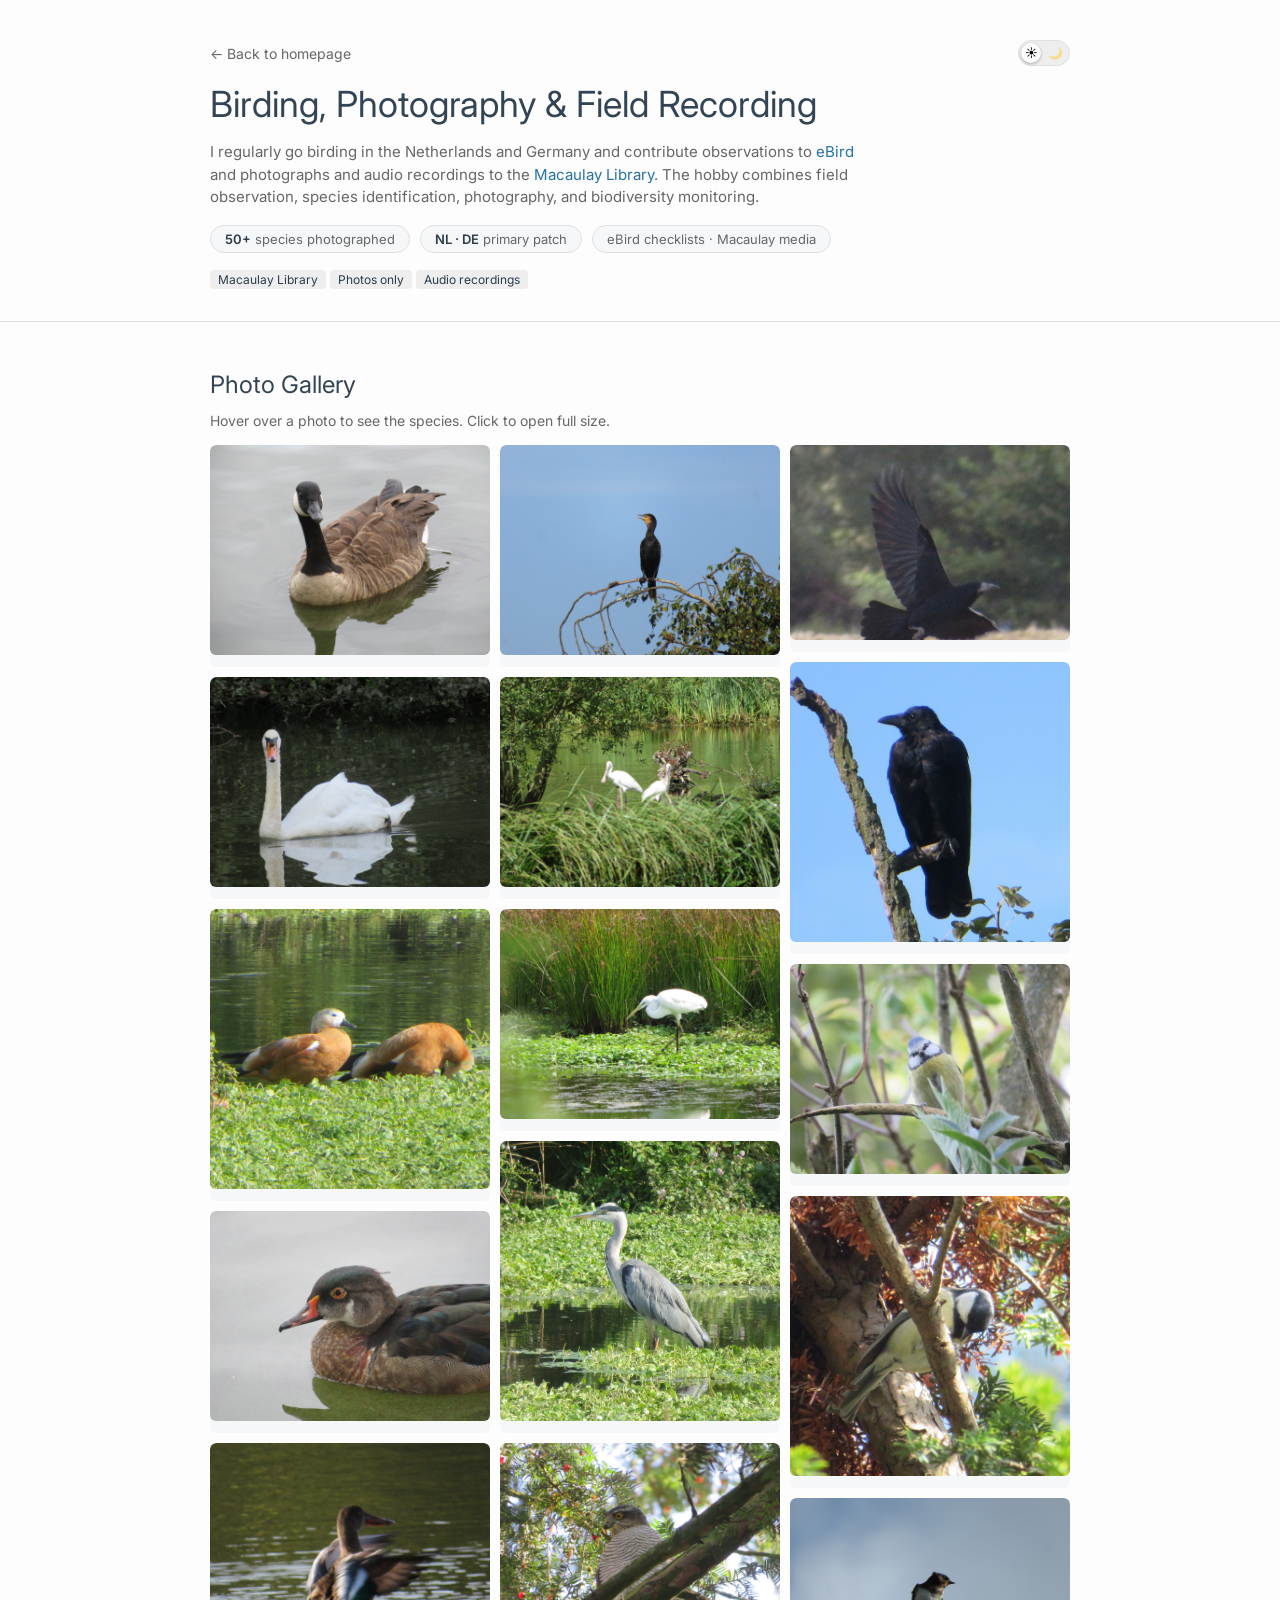
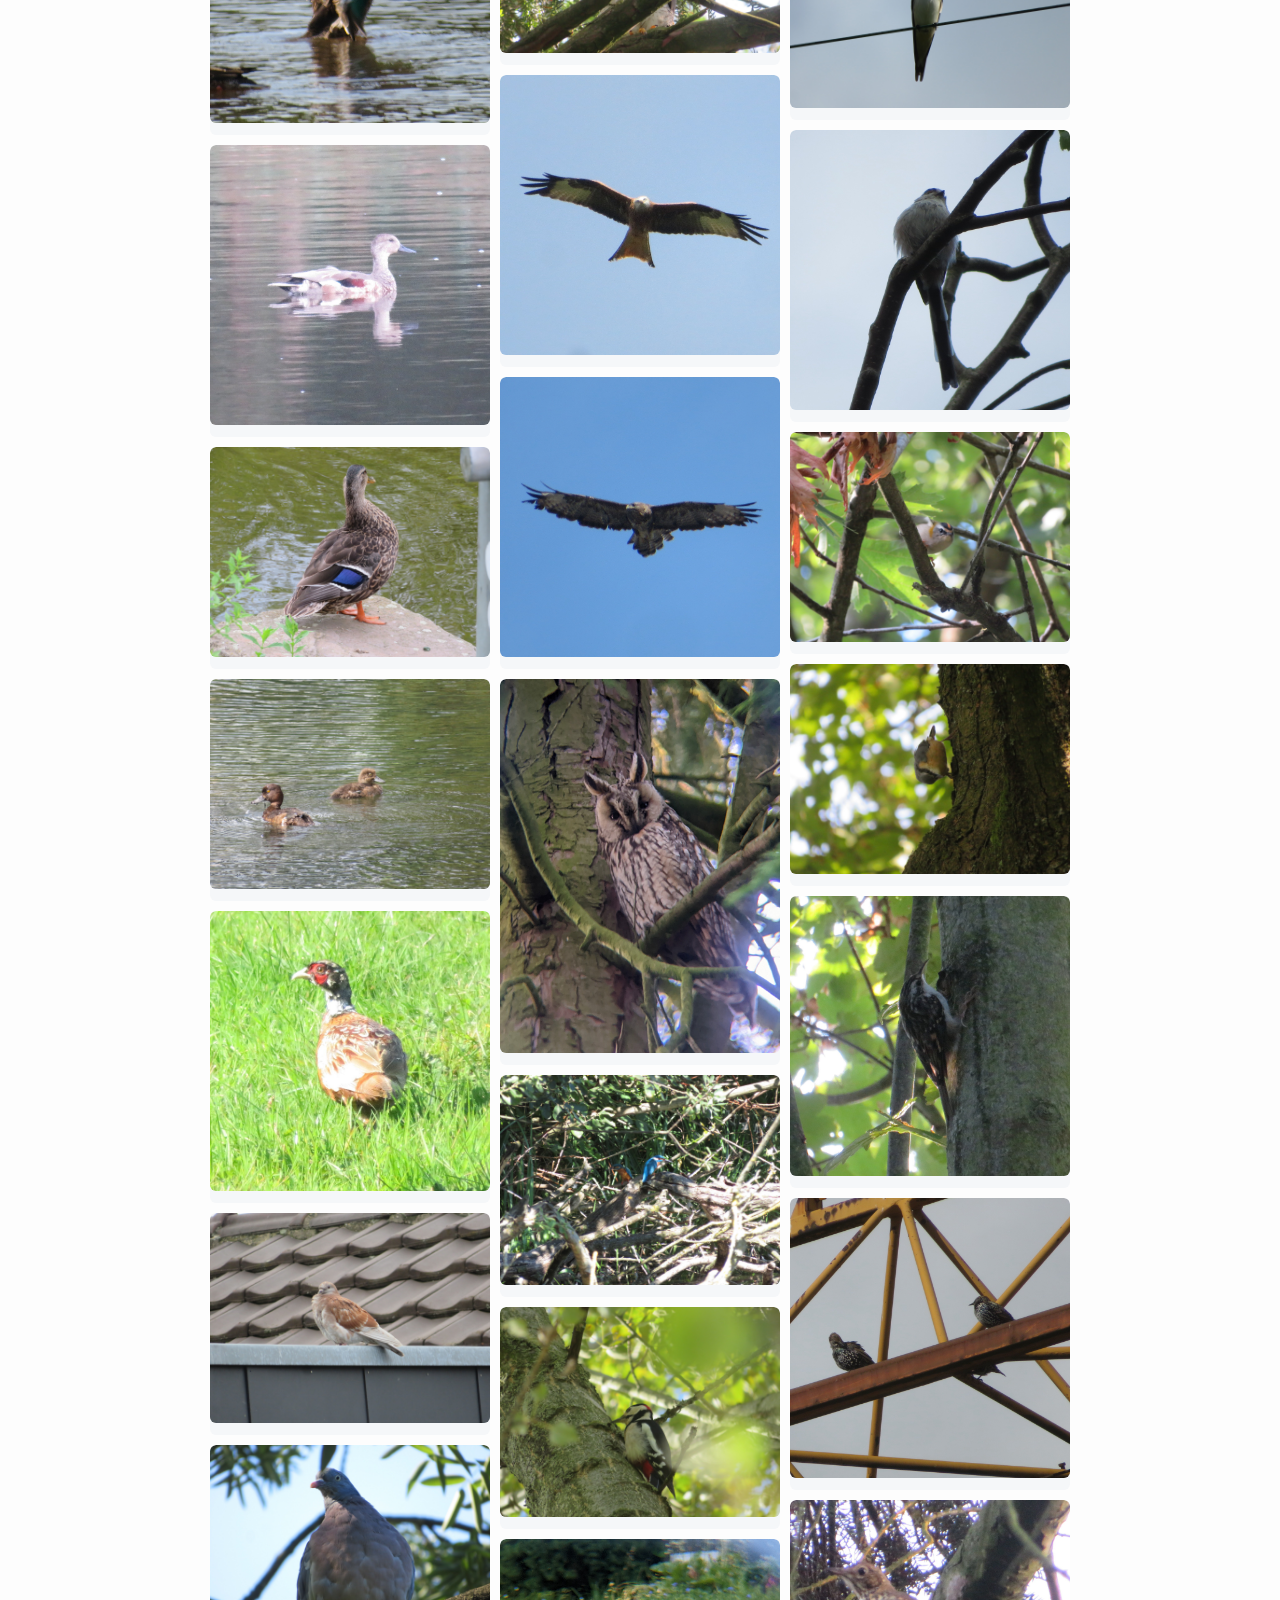
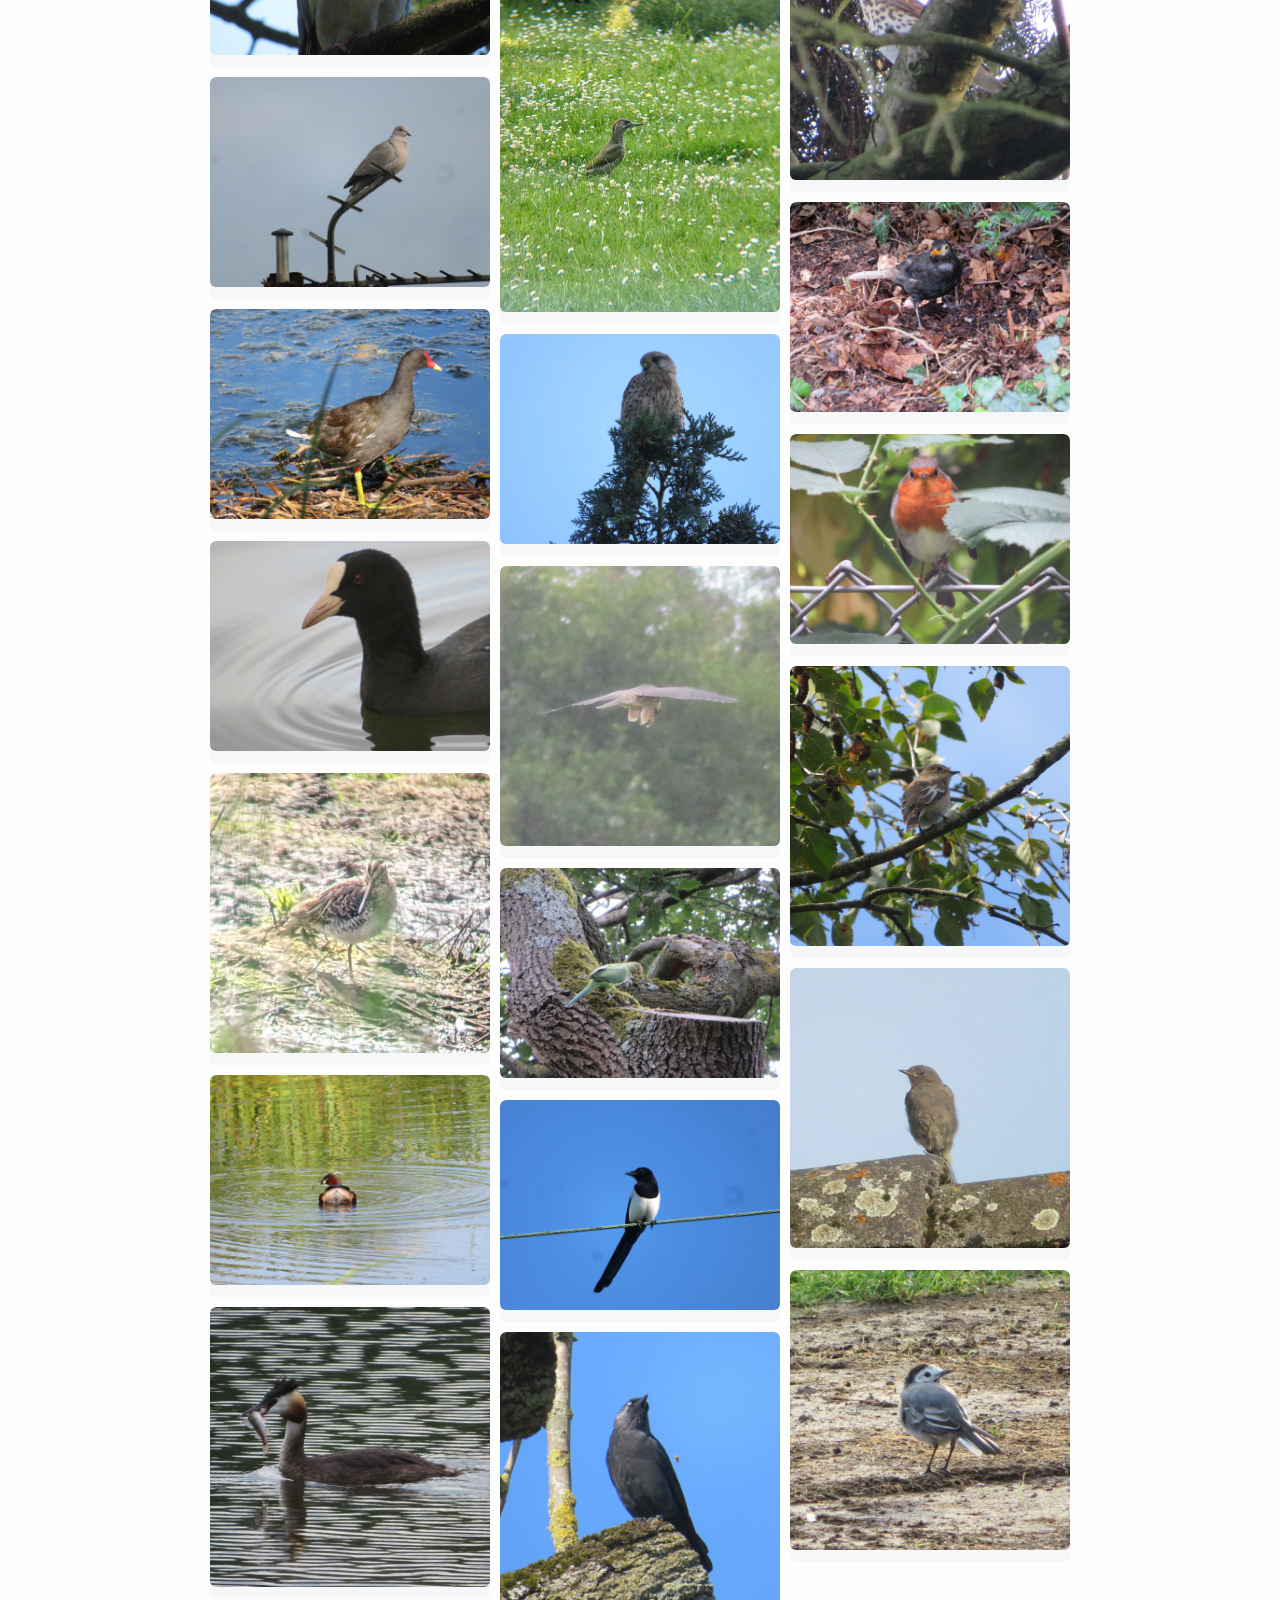
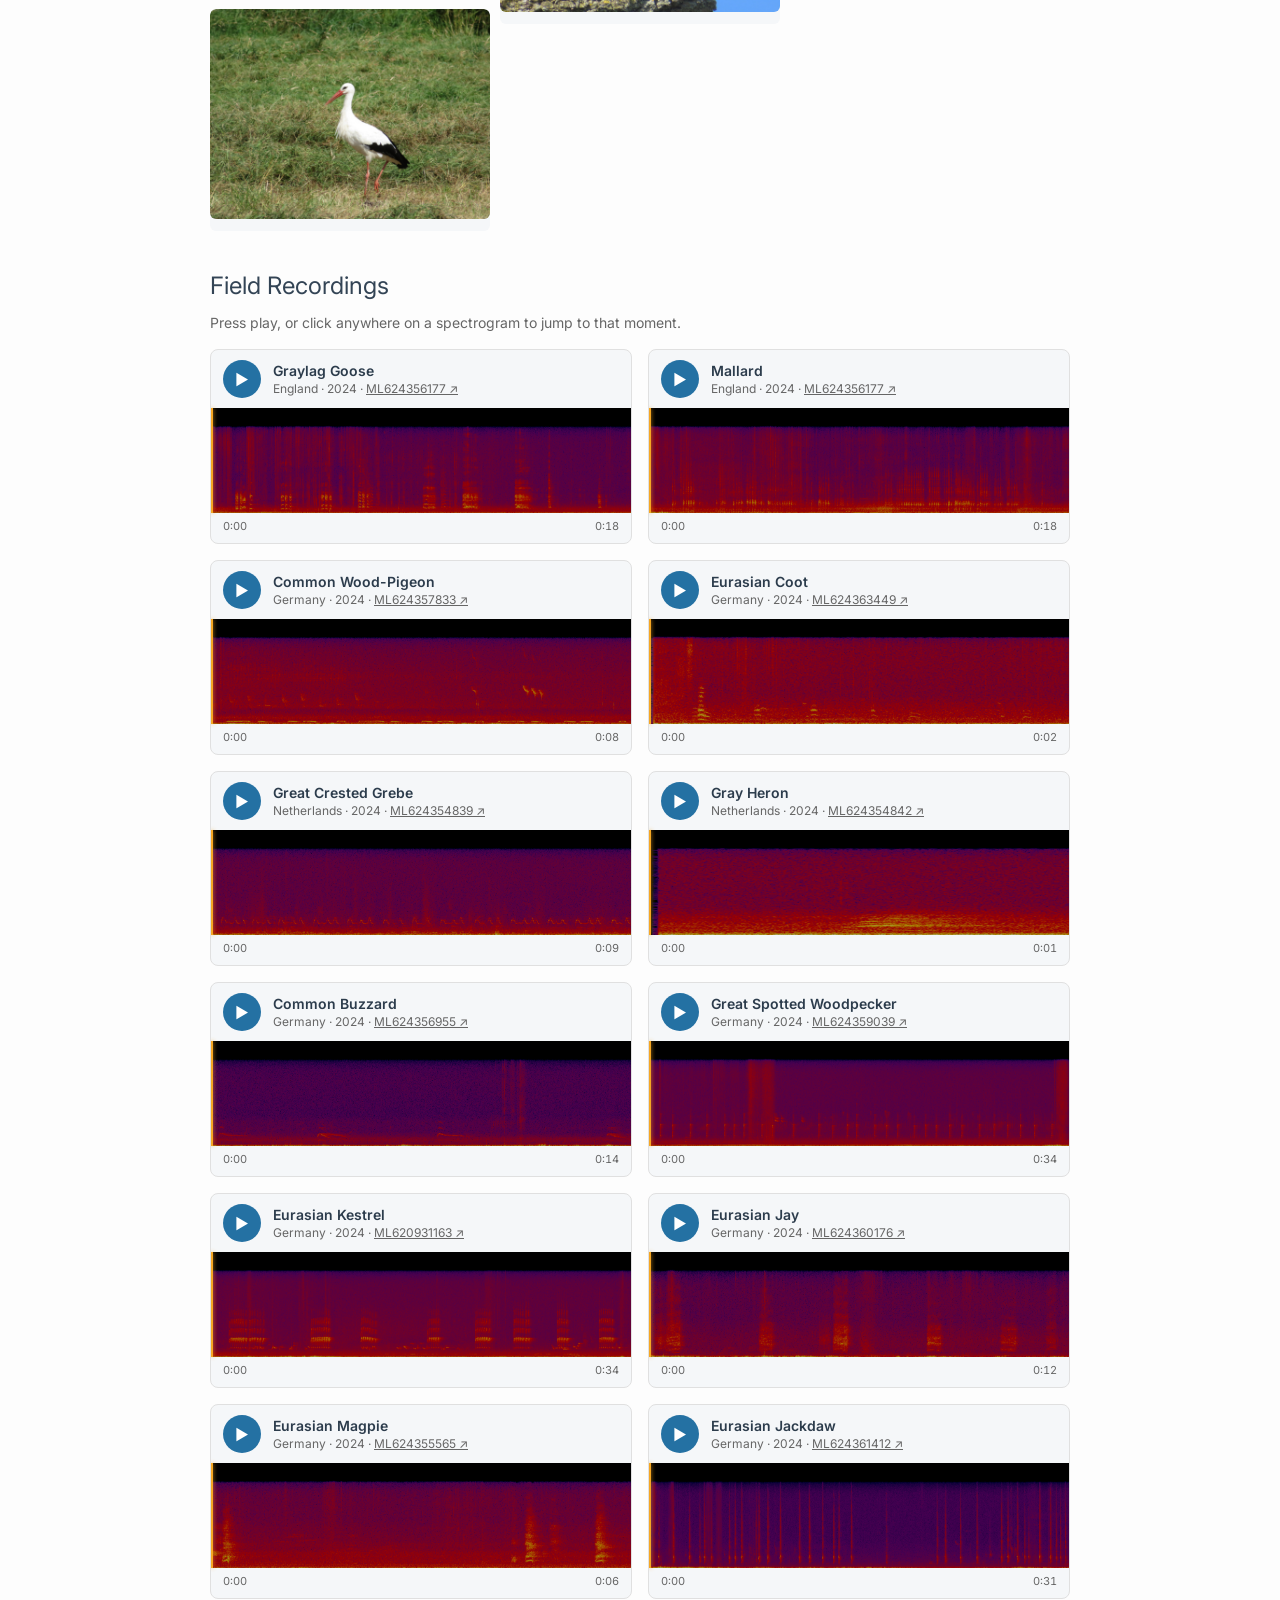
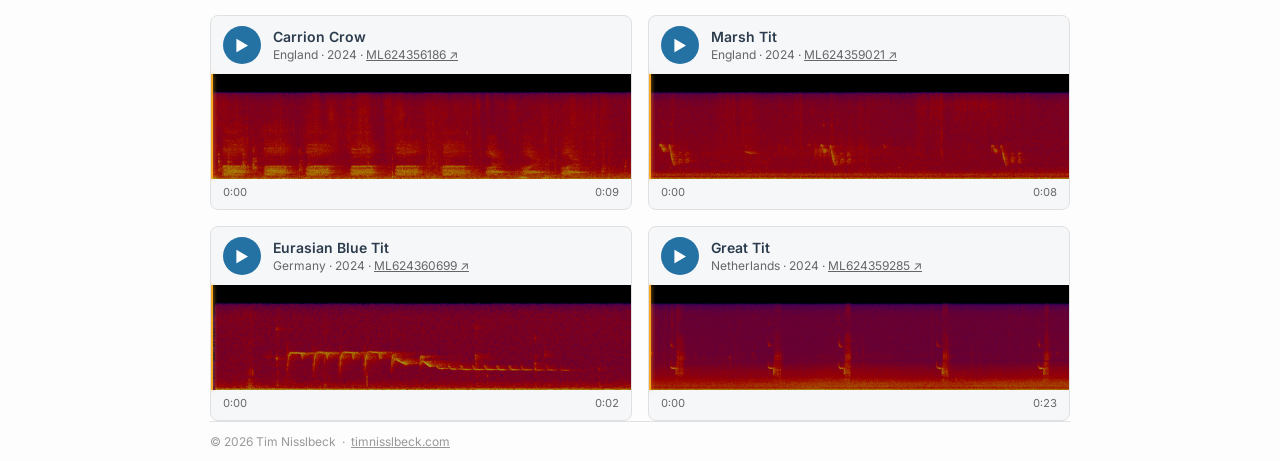
==== commit 3a09a96a: "Update birding site" ====
--- a/files/birding.html
+++ b/files/birding.html
@@ -248,6 +248,101 @@
     font-weight: 600;
 }
 
+/* ── Spectrogram audio players ────────────────────────────────────── */
+.recordings {
+    display: grid;
+    grid-template-columns: repeat(auto-fill, minmax(340px, 1fr));
+    gap: 16px;
+    margin-top: 16px;
+}
+
+.spectro-player {
+    border: 1px solid var(--border);
+    border-radius: 8px;
+    overflow: hidden;
+    background: var(--bg-pub-h);
+}
+
+/* Header row: play button + species/meta */
+.spectro-head {
+    display: flex;
+    align-items: center;
+    gap: 12px;
+    padding: 10px 12px;
+}
+
+.spectro-play {
+    flex-shrink: 0;
+    width: 38px;
+    height: 38px;
+    border-radius: 50%;
+    border: none;
+    background: var(--link);
+    color: #fff;
+    font-size: 15px;
+    cursor: pointer;
+    display: flex;
+    align-items: center;
+    justify-content: center;
+    transition: background 0.2s;
+}
+.spectro-play:hover { background: var(--link-h); }
+
+.spectro-meta { min-width: 0; line-height: 1.3; }
+.spectro-name { font-weight: 600; font-size: 14px; color: var(--text); }
+.spectro-sub  { font-size: 12px; color: var(--text-dim); }
+.spectro-sub a { color: var(--text-dim); text-decoration: underline; }
+.spectro-sub a:hover { color: var(--link-h); }
+
+/* The spectrogram image + playhead overlay */
+.spectro-figure {
+    position: relative;
+    cursor: pointer;
+    line-height: 0;
+    background: #1a1a1a;  /* dark backdrop in case image is transparent */
+}
+.spectro-figure img {
+    width: 100%;
+    display: block;
+    user-select: none;
+    -webkit-user-drag: none;
+}
+
+/* Vertical playhead line */
+.spectro-playhead {
+    position: absolute;
+    top: 0;
+    bottom: 0;
+    left: 0;
+    width: 2px;
+    background: #f5a623;
+    box-shadow: 0 0 4px rgba(245,166,35,0.9);
+    pointer-events: none;
+    transform: translateX(0);
+    will-change: transform;
+}
+
+/* Dim the part of the spectrogram not yet played */
+.spectro-progress {
+    position: absolute;
+    top: 0;
+    bottom: 0;
+    right: 0;
+    left: 0;
+    background: rgba(0,0,0,0.35);
+    pointer-events: none;
+}
+
+/* Time readout */
+.spectro-time {
+    padding: 6px 12px 10px;
+    font-size: 11px;
+    color: var(--text-dim);
+    font-variant-numeric: tabular-nums;
+    display: flex;
+    justify-content: space-between;
+}
+
 /* ── Responsive ───────────────────────────────────────────────────── */
 @media only screen and (max-width: 900px) {
     .photo-grid { column-count: 2; }
@@ -257,6 +352,7 @@
     .photo-grid { column-count: 1; }
     .lightbox-prev { left: 4px; }
     .lightbox-next { right: 4px; }
+    .recordings { grid-template-columns: 1fr; }
 }
 
 </style>
@@ -728,6 +824,383 @@
         </div>
 
     </div><!-- /.photo-grid -->
+
+    <h2>Field Recordings</h2>
+    <p style="color:var(--text-dim); font-size:14px; margin-top:-8px;">
+        Press play, or click anywhere on a spectrogram to jump to that moment.
+    </p>
+
+    <div class="recordings" id="recordings">
+
+        <div class="spectro-player"
+             data-audio="birds/audio/anser_anser.mp3"
+             data-spectrogram="birds/audio/anser_anser.png"
+             data-species="Graylag Goose"
+             data-sub="England · 2024"
+             data-asset="https://macaulaylibrary.org/asset/624356177">
+            <div class="spectro-head">
+                <button class="spectro-play" aria-label="Play recording">▶</button>
+                <div class="spectro-meta">
+                    <div class="spectro-name">Graylag Goose</div>
+                    <div class="spectro-sub">England · 2024 ·
+                        <a href="https://macaulaylibrary.org/asset/624356177" target="_blank" rel="noopener">ML624356177 ↗</a>
+                    </div>
+                </div>
+            </div>
+            <div class="spectro-figure">
+                <img src="birds/audio/anser_anser.png" alt="Spectrogram of Graylag Goose call" loading="lazy">
+                <div class="spectro-progress"></div>
+                <div class="spectro-playhead"></div>
+            </div>
+            <div class="spectro-time"><span class="spectro-cur">0:00</span><span class="spectro-dur">0:00</span></div>
+        </div>
+
+        <div class="spectro-player"
+             data-audio="birds/audio/anas_platyrhynchos.mp3"
+             data-spectrogram="birds/audio/anas_platyrhynchos.png"
+             data-species="Mallard"
+             data-sub="England · 2024"
+             data-asset="https://macaulaylibrary.org/asset/624356177">
+            <div class="spectro-head">
+                <button class="spectro-play" aria-label="Play recording">▶</button>
+                <div class="spectro-meta">
+                    <div class="spectro-name">Mallard</div>
+                    <div class="spectro-sub">England · 2024 ·
+                        <a href="https://macaulaylibrary.org/asset/624356177" target="_blank" rel="noopener">ML624356177 ↗</a>
+                    </div>
+                </div>
+            </div>
+            <div class="spectro-figure">
+                <img src="birds/audio/anas_platyrhynchos.png" alt="Spectrogram" loading="lazy">
+                <div class="spectro-progress"></div>
+                <div class="spectro-playhead"></div>
+            </div>
+            <div class="spectro-time"><span class="spectro-cur">0:00</span><span class="spectro-dur">0:00</span></div>
+        </div>
+
+        <div class="spectro-player"
+             data-audio="birds/audio/columba_palumbus.mp3"
+             data-spectrogram="birds/audio/columba_palumbus.png"
+             data-species="Common Wood-Pigeon"
+             data-sub="Germany · 2024"
+             data-asset="https://macaulaylibrary.org/asset/624357833">
+            <div class="spectro-head">
+                <button class="spectro-play" aria-label="Play recording">▶</button>
+                <div class="spectro-meta">
+                    <div class="spectro-name">Common Wood-Pigeon</div>
+                    <div class="spectro-sub">Germany · 2024 ·
+                        <a href="https://macaulaylibrary.org/asset/624357833" target="_blank" rel="noopener">ML624357833 ↗</a>
+                    </div>
+                </div>
+            </div>
+            <div class="spectro-figure">
+                <img src="birds/audio/columba_palumbus.png" alt="Spectrogram" loading="lazy">
+                <div class="spectro-progress"></div>
+                <div class="spectro-playhead"></div>
+            </div>
+            <div class="spectro-time"><span class="spectro-cur">0:00</span><span class="spectro-dur">0:00</span></div>
+        </div>
+
+        <div class="spectro-player"
+             data-audio="birds/audio/fulica_atra.mp3"
+             data-spectrogram="birds/audio/fulica_atra.png"
+             data-species="Eurasian Coot"
+             data-sub="Germany · 2024"
+             data-asset="https://macaulaylibrary.org/asset/624363449">
+            <div class="spectro-head">
+                <button class="spectro-play" aria-label="Play recording">▶</button>
+                <div class="spectro-meta">
+                    <div class="spectro-name">Eurasian Coot</div>
+                    <div class="spectro-sub">Germany · 2024 ·
+                        <a href="https://macaulaylibrary.org/asset/624363449" target="_blank" rel="noopener">ML624363449 ↗</a>
+                    </div>
+                </div>
+            </div>
+            <div class="spectro-figure">
+                <img src="birds/audio/fulica_atra.png" alt="Spectrogram" loading="lazy">
+                <div class="spectro-progress"></div>
+                <div class="spectro-playhead"></div>
+            </div>
+            <div class="spectro-time"><span class="spectro-cur">0:00</span><span class="spectro-dur">0:00</span></div>
+        </div>
+
+        <div class="spectro-player"
+             data-audio="birds/audio/podiceps_cristatus.mp3"
+             data-spectrogram="birds/audio/podiceps_cristatus.png"
+             data-species="Great Crested Grebe"
+             data-sub="Netherlands · 2024"
+             data-asset="https://macaulaylibrary.org/asset/624354839">
+            <div class="spectro-head">
+                <button class="spectro-play" aria-label="Play recording">▶</button>
+                <div class="spectro-meta">
+                    <div class="spectro-name">Great Crested Grebe</div>
+                    <div class="spectro-sub">Netherlands · 2024 ·
+                        <a href="https://macaulaylibrary.org/asset/624354839" target="_blank" rel="noopener">ML624354839 ↗</a>
+                    </div>
+                </div>
+            </div>
+            <div class="spectro-figure">
+                <img src="birds/audio/podiceps_cristatus.png" alt="Spectrogram" loading="lazy">
+                <div class="spectro-progress"></div>
+                <div class="spectro-playhead"></div>
+            </div>
+            <div class="spectro-time"><span class="spectro-cur">0:00</span><span class="spectro-dur">0:00</span></div>
+        </div>
+
+        <div class="spectro-player"
+             data-audio="birds/audio/ardea_cinerea.mp3"
+             data-spectrogram="birds/audio/ardea_cinerea.png"
+             data-species="Gray Heron"
+             data-sub="Netherlands · 2024"
+             data-asset="https://macaulaylibrary.org/asset/624354842">
+            <div class="spectro-head">
+                <button class="spectro-play" aria-label="Play recording">▶</button>
+                <div class="spectro-meta">
+                    <div class="spectro-name">Gray Heron</div>
+                    <div class="spectro-sub">Netherlands · 2024 ·
+                        <a href="https://macaulaylibrary.org/asset/624354842" target="_blank" rel="noopener">ML624354842 ↗</a>
+                    </div>
+                </div>
+            </div>
+            <div class="spectro-figure">
+                <img src="birds/audio/ardea_cinerea.png" alt="Spectrogram" loading="lazy">
+                <div class="spectro-progress"></div>
+                <div class="spectro-playhead"></div>
+            </div>
+            <div class="spectro-time"><span class="spectro-cur">0:00</span><span class="spectro-dur">0:00</span></div>
+        </div>
+
+        <div class="spectro-player"
+             data-audio="birds/audio/buteo_buteo.mp3"
+             data-spectrogram="birds/audio/buteo_buteo.png"
+             data-species="Common Buzzard"
+             data-sub="Germany · 2024"
+             data-asset="https://macaulaylibrary.org/asset/624356955">
+            <div class="spectro-head">
+                <button class="spectro-play" aria-label="Play recording">▶</button>
+                <div class="spectro-meta">
+                    <div class="spectro-name">Common Buzzard</div>
+                    <div class="spectro-sub">Germany · 2024 ·
+                        <a href="https://macaulaylibrary.org/asset/624356955" target="_blank" rel="noopener">ML624356955 ↗</a>
+                    </div>
+                </div>
+            </div>
+            <div class="spectro-figure">
+                <img src="birds/audio/buteo_buteo.png" alt="Spectrogram" loading="lazy">
+                <div class="spectro-progress"></div>
+                <div class="spectro-playhead"></div>
+            </div>
+            <div class="spectro-time"><span class="spectro-cur">0:00</span><span class="spectro-dur">0:00</span></div>
+        </div>
+
+        <div class="spectro-player"
+             data-audio="birds/audio/dendrocopos_major.mp3"
+             data-spectrogram="birds/audio/dendrocopos_major.png"
+             data-species="Great Spotted Woodpecker"
+             data-sub="Germany · 2024"
+             data-asset="https://macaulaylibrary.org/asset/624359039">
+            <div class="spectro-head">
+                <button class="spectro-play" aria-label="Play recording">▶</button>
+                <div class="spectro-meta">
+                    <div class="spectro-name">Great Spotted Woodpecker</div>
+                    <div class="spectro-sub">Germany · 2024 ·
+                        <a href="https://macaulaylibrary.org/asset/624359039" target="_blank" rel="noopener">ML624359039 ↗</a>
+                    </div>
+                </div>
+            </div>
+            <div class="spectro-figure">
+                <img src="birds/audio/dendrocopos_major.png" alt="Spectrogram" loading="lazy">
+                <div class="spectro-progress"></div>
+                <div class="spectro-playhead"></div>
+            </div>
+            <div class="spectro-time"><span class="spectro-cur">0:00</span><span class="spectro-dur">0:00</span></div>
+        </div>
+
+        <div class="spectro-player"
+             data-audio="birds/audio/falco_tinnunculus.mp3"
+             data-spectrogram="birds/audio/falco_tinnunculus.png"
+             data-species="Eurasian Kestrel"
+             data-sub="Germany · 2024"
+             data-asset="https://macaulaylibrary.org/asset/620931163">
+            <div class="spectro-head">
+                <button class="spectro-play" aria-label="Play recording">▶</button>
+                <div class="spectro-meta">
+                    <div class="spectro-name">Eurasian Kestrel</div>
+                    <div class="spectro-sub">Germany · 2024 ·
+                        <a href="https://macaulaylibrary.org/asset/620931163" target="_blank" rel="noopener">ML620931163 ↗</a>
+                    </div>
+                </div>
+            </div>
+            <div class="spectro-figure">
+                <img src="birds/audio/falco_tinnunculus.png" alt="Spectrogram" loading="lazy">
+                <div class="spectro-progress"></div>
+                <div class="spectro-playhead"></div>
+            </div>
+            <div class="spectro-time"><span class="spectro-cur">0:00</span><span class="spectro-dur">0:00</span></div>
+        </div>
+
+        <div class="spectro-player"
+             data-audio="birds/audio/garrulus_glandarius.mp3"
+             data-spectrogram="birds/audio/garrulus_glandarius.png"
+             data-species="Eurasian Jay"
+             data-sub="Germany · 2024"
+             data-asset="https://macaulaylibrary.org/asset/624360176">
+            <div class="spectro-head">
+                <button class="spectro-play" aria-label="Play recording">▶</button>
+                <div class="spectro-meta">
+                    <div class="spectro-name">Eurasian Jay</div>
+                    <div class="spectro-sub">Germany · 2024 ·
+                        <a href="https://macaulaylibrary.org/asset/624360176" target="_blank" rel="noopener">ML624360176 ↗</a>
+                    </div>
+                </div>
+            </div>
+            <div class="spectro-figure">
+                <img src="birds/audio/garrulus_glandarius.png" alt="Spectrogram" loading="lazy">
+                <div class="spectro-progress"></div>
+                <div class="spectro-playhead"></div>
+            </div>
+            <div class="spectro-time"><span class="spectro-cur">0:00</span><span class="spectro-dur">0:00</span></div>
+        </div>
+
+        <div class="spectro-player"
+             data-audio="birds/audio/pica_pica.mp3"
+             data-spectrogram="birds/audio/pica_pica.png"
+             data-species="Eurasian Magpie"
+             data-sub="Germany · 2024"
+             data-asset="https://macaulaylibrary.org/asset/624355565">
+            <div class="spectro-head">
+                <button class="spectro-play" aria-label="Play recording">▶</button>
+                <div class="spectro-meta">
+                    <div class="spectro-name">Eurasian Magpie</div>
+                    <div class="spectro-sub">Germany · 2024 ·
+                        <a href="https://macaulaylibrary.org/asset/624355565" target="_blank" rel="noopener">ML624355565 ↗</a>
+                    </div>
+                </div>
+            </div>
+            <div class="spectro-figure">
+                <img src="birds/audio/pica_pica.png" alt="Spectrogram" loading="lazy">
+                <div class="spectro-progress"></div>
+                <div class="spectro-playhead"></div>
+            </div>
+            <div class="spectro-time"><span class="spectro-cur">0:00</span><span class="spectro-dur">0:00</span></div>
+        </div>
+
+        <div class="spectro-player"
+             data-audio="birds/audio/coloeus_monedula.mp3"
+             data-spectrogram="birds/audio/coloeus_monedula.png"
+             data-species="Eurasian Jackdaw"
+             data-sub="Germany · 2024"
+             data-asset="https://macaulaylibrary.org/asset/624361412">
+            <div class="spectro-head">
+                <button class="spectro-play" aria-label="Play recording">▶</button>
+                <div class="spectro-meta">
+                    <div class="spectro-name">Eurasian Jackdaw</div>
+                    <div class="spectro-sub">Germany · 2024 ·
+                        <a href="https://macaulaylibrary.org/asset/624361412" target="_blank" rel="noopener">ML624361412 ↗</a>
+                    </div>
+                </div>
+            </div>
+            <div class="spectro-figure">
+                <img src="birds/audio/coloeus_monedula.png" alt="Spectrogram" loading="lazy">
+                <div class="spectro-progress"></div>
+                <div class="spectro-playhead"></div>
+            </div>
+            <div class="spectro-time"><span class="spectro-cur">0:00</span><span class="spectro-dur">0:00</span></div>
+        </div>
+
+        <div class="spectro-player"
+             data-audio="birds/audio/corvus_corone.mp3"
+             data-spectrogram="birds/audio/corvus_corone.png"
+             data-species="Carrion Crow"
+             data-sub="England · 2024"
+             data-asset="https://macaulaylibrary.org/asset/624356186">
+            <div class="spectro-head">
+                <button class="spectro-play" aria-label="Play recording">▶</button>
+                <div class="spectro-meta">
+                    <div class="spectro-name">Carrion Crow</div>
+                    <div class="spectro-sub">England · 2024 ·
+                        <a href="https://macaulaylibrary.org/asset/624356186" target="_blank" rel="noopener">ML624356186 ↗</a>
+                    </div>
+                </div>
+            </div>
+            <div class="spectro-figure">
+                <img src="birds/audio/corvus_corone.png" alt="Spectrogram" loading="lazy">
+                <div class="spectro-progress"></div>
+                <div class="spectro-playhead"></div>
+            </div>
+            <div class="spectro-time"><span class="spectro-cur">0:00</span><span class="spectro-dur">0:00</span></div>
+        </div>
+
+        <div class="spectro-player"
+             data-audio="birds/audio/poecile_palustris.mp3"
+             data-spectrogram="birds/audio/poecile_palustris.png"
+             data-species="Marsh Tit"
+             data-sub="England · 2024"
+             data-asset="https://macaulaylibrary.org/asset/624359021">
+            <div class="spectro-head">
+                <button class="spectro-play" aria-label="Play recording">▶</button>
+                <div class="spectro-meta">
+                    <div class="spectro-name">Marsh Tit</div>
+                    <div class="spectro-sub">England · 2024 ·
+                        <a href="https://macaulaylibrary.org/asset/624359021" target="_blank" rel="noopener">ML624359021 ↗</a>
+                    </div>
+                </div>
+            </div>
+            <div class="spectro-figure">
+                <img src="birds/audio/poecile_palustris.png" alt="Spectrogram" loading="lazy">
+                <div class="spectro-progress"></div>
+                <div class="spectro-playhead"></div>
+            </div>
+            <div class="spectro-time"><span class="spectro-cur">0:00</span><span class="spectro-dur">0:00</span></div>
+        </div>
+
+        <div class="spectro-player"
+             data-audio="birds/audio/cyanistes_caeruleus.mp3"
+             data-spectrogram="birds/audio/cyanistes_caeruleus.png"
+             data-species="Eurasian Blue Tit"
+             data-sub="Germany · 2024"
+             data-asset="https://macaulaylibrary.org/asset/624360699">
+            <div class="spectro-head">
+                <button class="spectro-play" aria-label="Play recording">▶</button>
+                <div class="spectro-meta">
+                    <div class="spectro-name">Eurasian Blue Tit</div>
+                    <div class="spectro-sub">Germany · 2024 ·
+                        <a href="https://macaulaylibrary.org/asset/624360699" target="_blank" rel="noopener">ML624360699 ↗</a>
+                    </div>
+                </div>
+            </div>
+            <div class="spectro-figure">
+                <img src="birds/audio/cyanistes_caeruleus.png" alt="Spectrogram" loading="lazy">
+                <div class="spectro-progress"></div>
+                <div class="spectro-playhead"></div>
+            </div>
+            <div class="spectro-time"><span class="spectro-cur">0:00</span><span class="spectro-dur">0:00</span></div>
+        </div>
+
+        <div class="spectro-player"
+             data-audio="birds/audio/parus_major.mp3"
+             data-spectrogram="birds/audio/parus_major.png"
+             data-species="Great Tit"
+             data-sub="Netherlands · 2024"
+             data-asset="https://macaulaylibrary.org/asset/624359285">
+            <div class="spectro-head">
+                <button class="spectro-play" aria-label="Play recording">▶</button>
+                <div class="spectro-meta">
+                    <div class="spectro-name">Great Tit</div>
+                    <div class="spectro-sub">Netherlands · 2024 ·
+                        <a href="https://macaulaylibrary.org/asset/624359285" target="_blank" rel="noopener">ML624359285 ↗</a>
+                    </div>
+                </div>
+            </div>
+            <div class="spectro-figure">
+                <img src="birds/audio/parus_major.png" alt="Spectrogram" loading="lazy">
+                <div class="spectro-progress"></div>
+                <div class="spectro-playhead"></div>
+            </div>
+            <div class="spectro-time"><span class="spectro-cur">0:00</span><span class="spectro-dur">0:00</span></div>
+        </div>
+
+    </div><!-- /.recordings -->
 
 </div><!-- /.content -->
 
@@ -840,6 +1313,93 @@
             setTheme(getTheme() === 'dark' ? 'light' : 'dark');
         });
     });
+
+    /* ── Spectrogram audio players ──────────────────────────────────── */
+    var players = Array.from(document.querySelectorAll('.spectro-player'));
+    var audios  = [];
+
+    function fmt(t) {
+        if (!isFinite(t) || t < 0) t = 0;
+        var m = Math.floor(t / 60);
+        var s = Math.floor(t % 60);
+        return m + ':' + (s < 10 ? '0' : '') + s;
+    }
+
+    players.forEach(function (player) {
+        var src      = player.dataset.audio;
+        var btn      = player.querySelector('.spectro-play');
+        var figure   = player.querySelector('.spectro-figure');
+        var playhead = player.querySelector('.spectro-playhead');
+        var progress = player.querySelector('.spectro-progress');
+        var curEl    = player.querySelector('.spectro-cur');
+        var durEl    = player.querySelector('.spectro-dur');
+
+        var audio = new Audio();
+        audio.preload = 'metadata';
+        audio.src = src;
+        audios.push(audio);
+
+        var raf = null;
+
+        function paint() {
+            var dur = audio.duration || 0;
+            var frac = dur ? (audio.currentTime / dur) : 0;
+            if (frac > 1) frac = 1;
+            var w = figure.clientWidth;
+            playhead.style.transform = 'translateX(' + (frac * w) + 'px)';
+            // progress overlay dims the *unplayed* (right) portion
+            progress.style.left = (frac * 100) + '%';
+            curEl.textContent = fmt(audio.currentTime);
+        }
+
+        function loop() {
+            paint();
+            if (!audio.paused) raf = requestAnimationFrame(loop);
+        }
+
+        audio.addEventListener('loadedmetadata', function () {
+            durEl.textContent = fmt(audio.duration);
+            paint();
+        });
+
+        audio.addEventListener('play', function () {
+            // pause every other player
+            audios.forEach(function (a) { if (a !== audio) a.pause(); });
+            btn.textContent = '❚❚';
+            loop();
+        });
+
+        audio.addEventListener('pause', function () {
+            btn.textContent = '▶';
+            if (raf) cancelAnimationFrame(raf);
+            paint();
+        });
+
+        audio.addEventListener('ended', function () {
+            btn.textContent = '▶';
+            audio.currentTime = 0;
+            paint();
+        });
+
+        btn.addEventListener('click', function () {
+            if (audio.paused) audio.play(); else audio.pause();
+        });
+
+        // Click (or drag) on the spectrogram to seek
+        function seekFromEvent(e) {
+            var rect = figure.getBoundingClientRect();
+            var x = (e.touches ? e.touches[0].clientX : e.clientX) - rect.left;
+            var frac = Math.min(Math.max(x / rect.width, 0), 1);
+            if (audio.duration) {
+                audio.currentTime = frac * audio.duration;
+                paint();
+            }
+        }
+        figure.addEventListener('click', seekFromEvent);
+
+        // Repaint playhead position on resize (width changes)
+        window.addEventListener('resize', paint);
+    });
 })();
 </script>
 
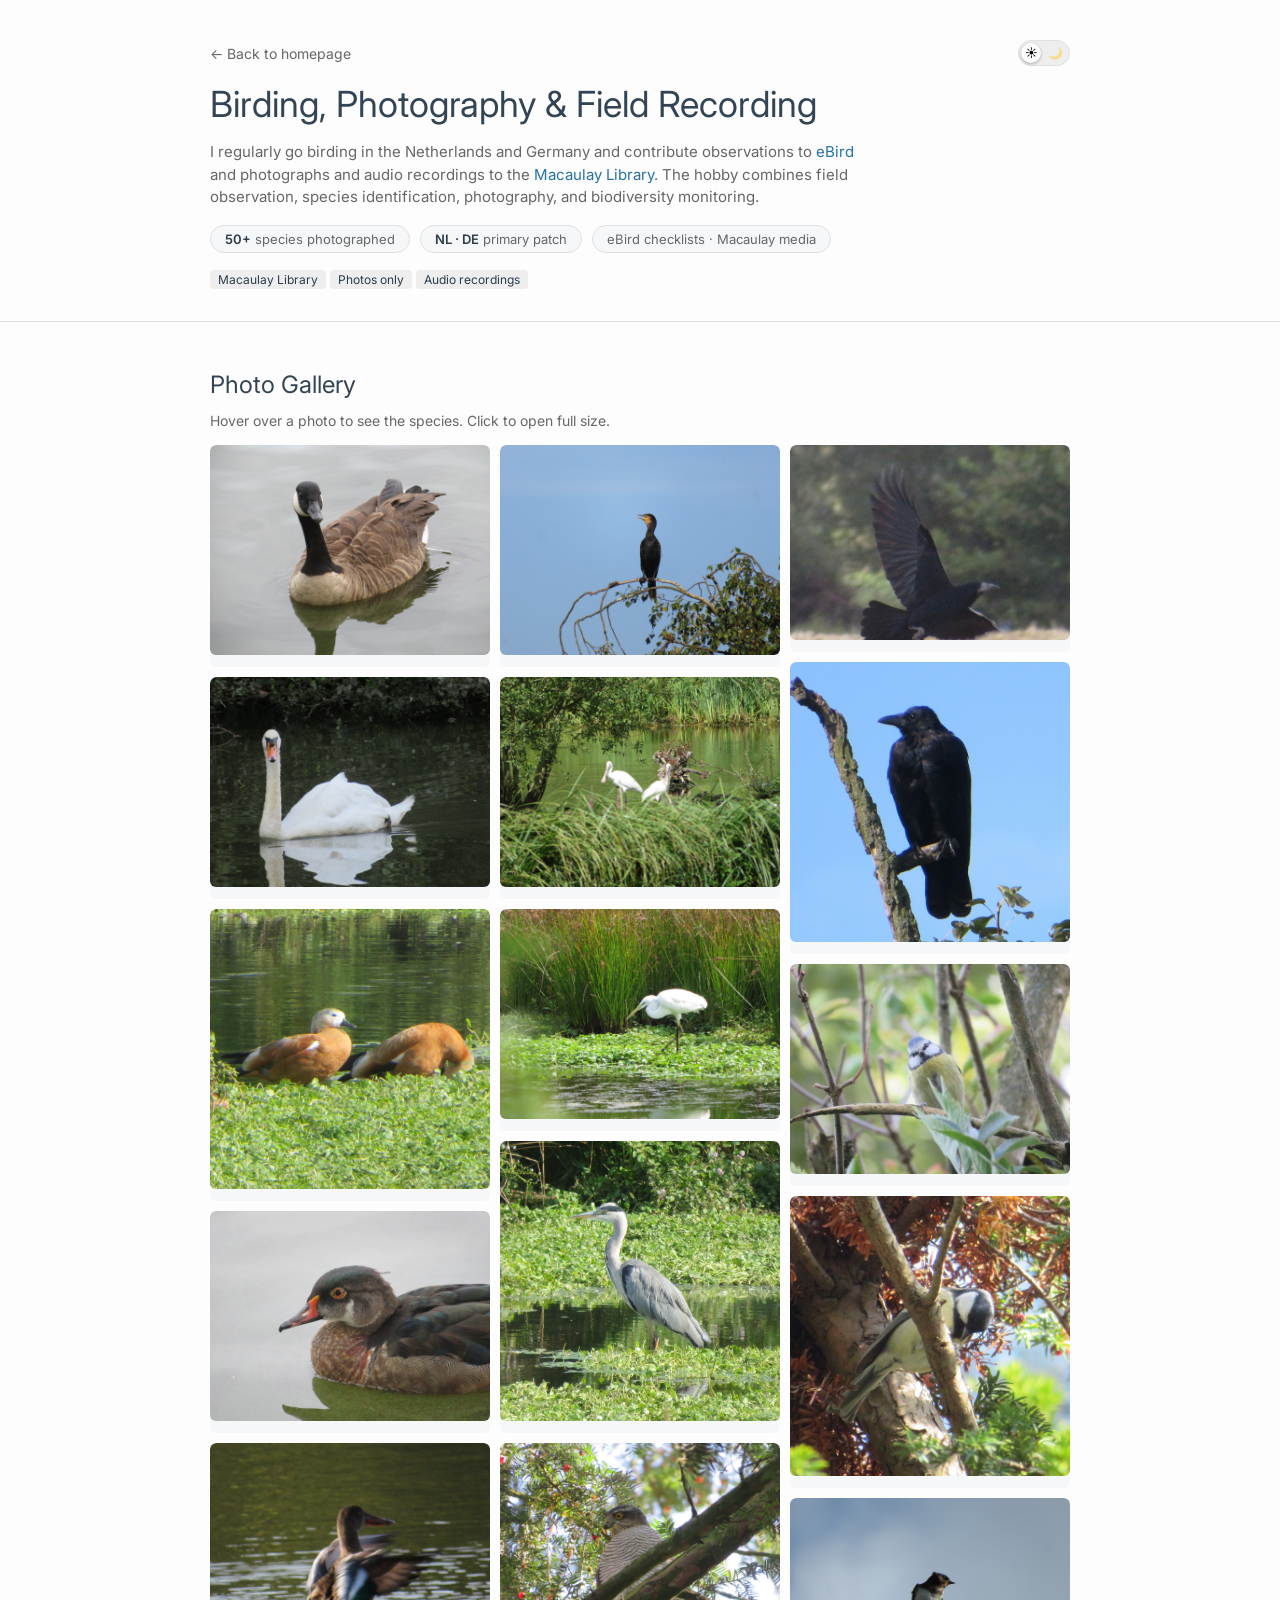
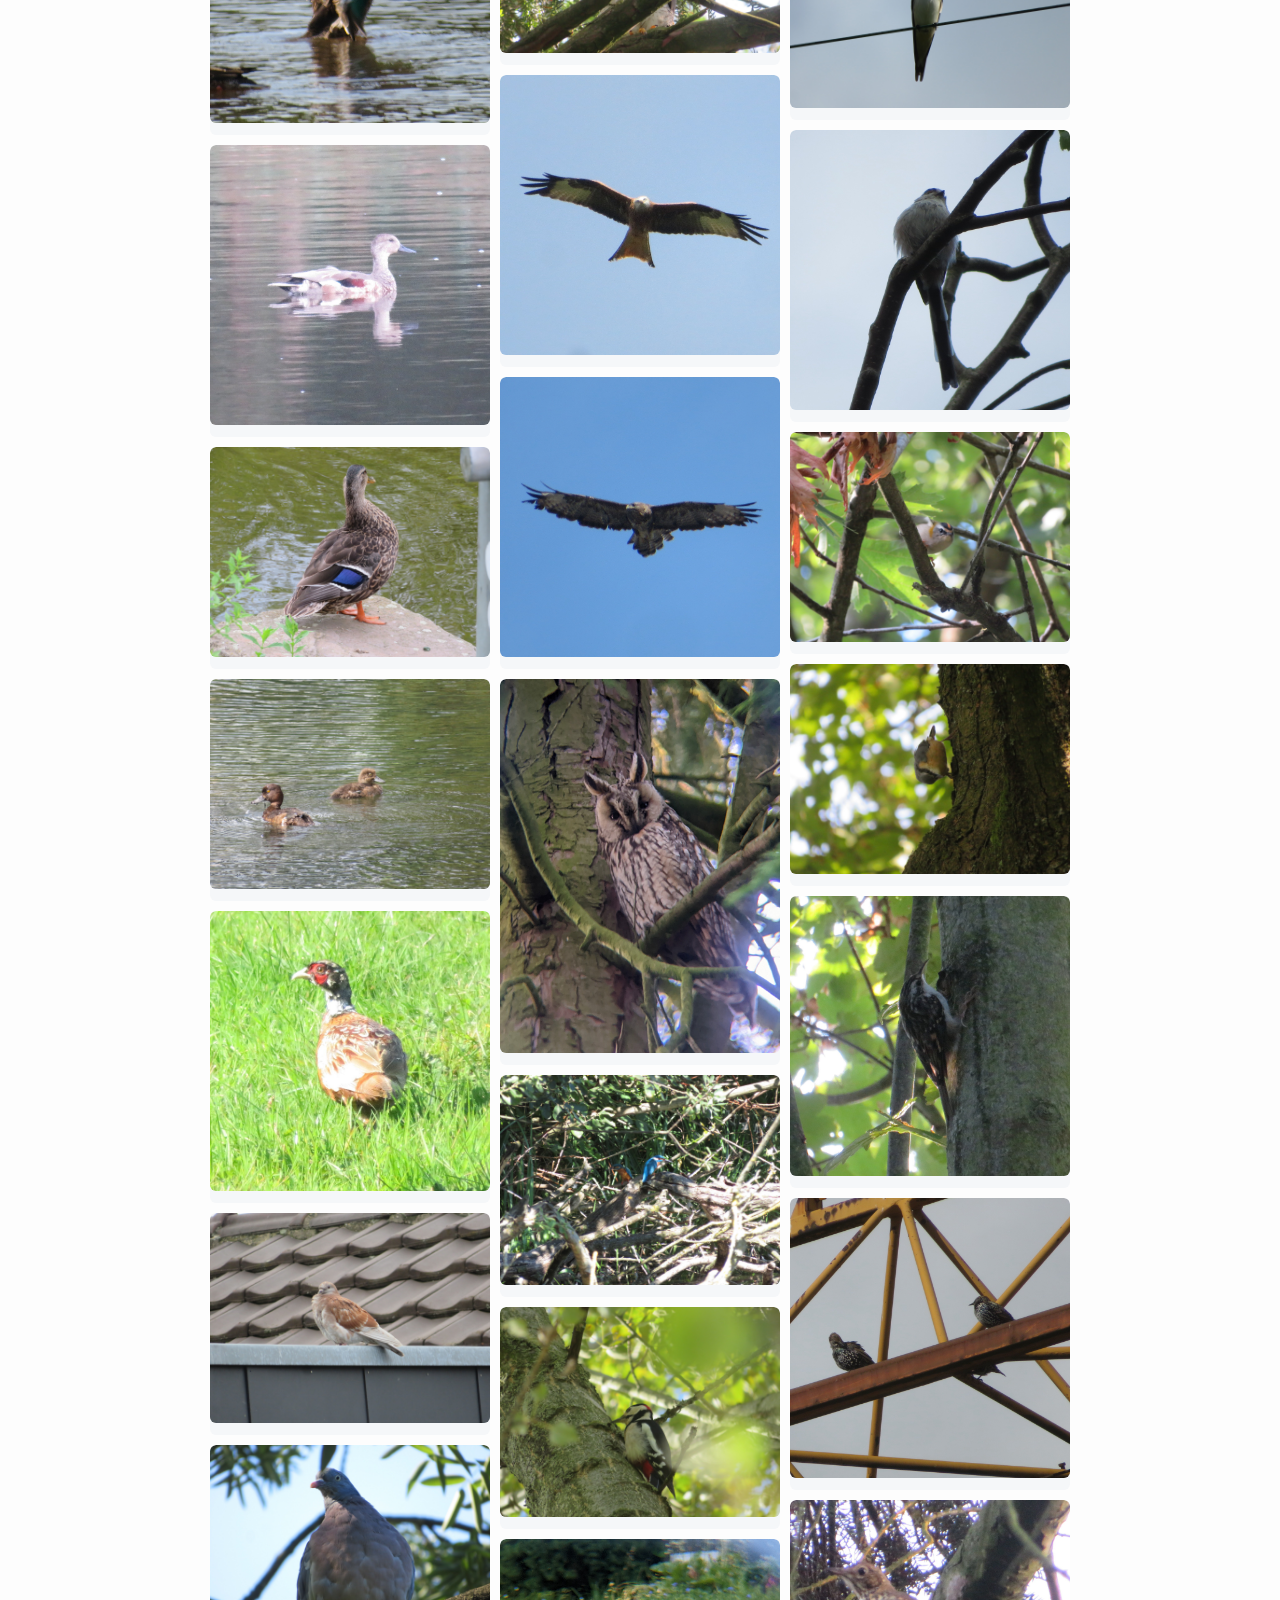
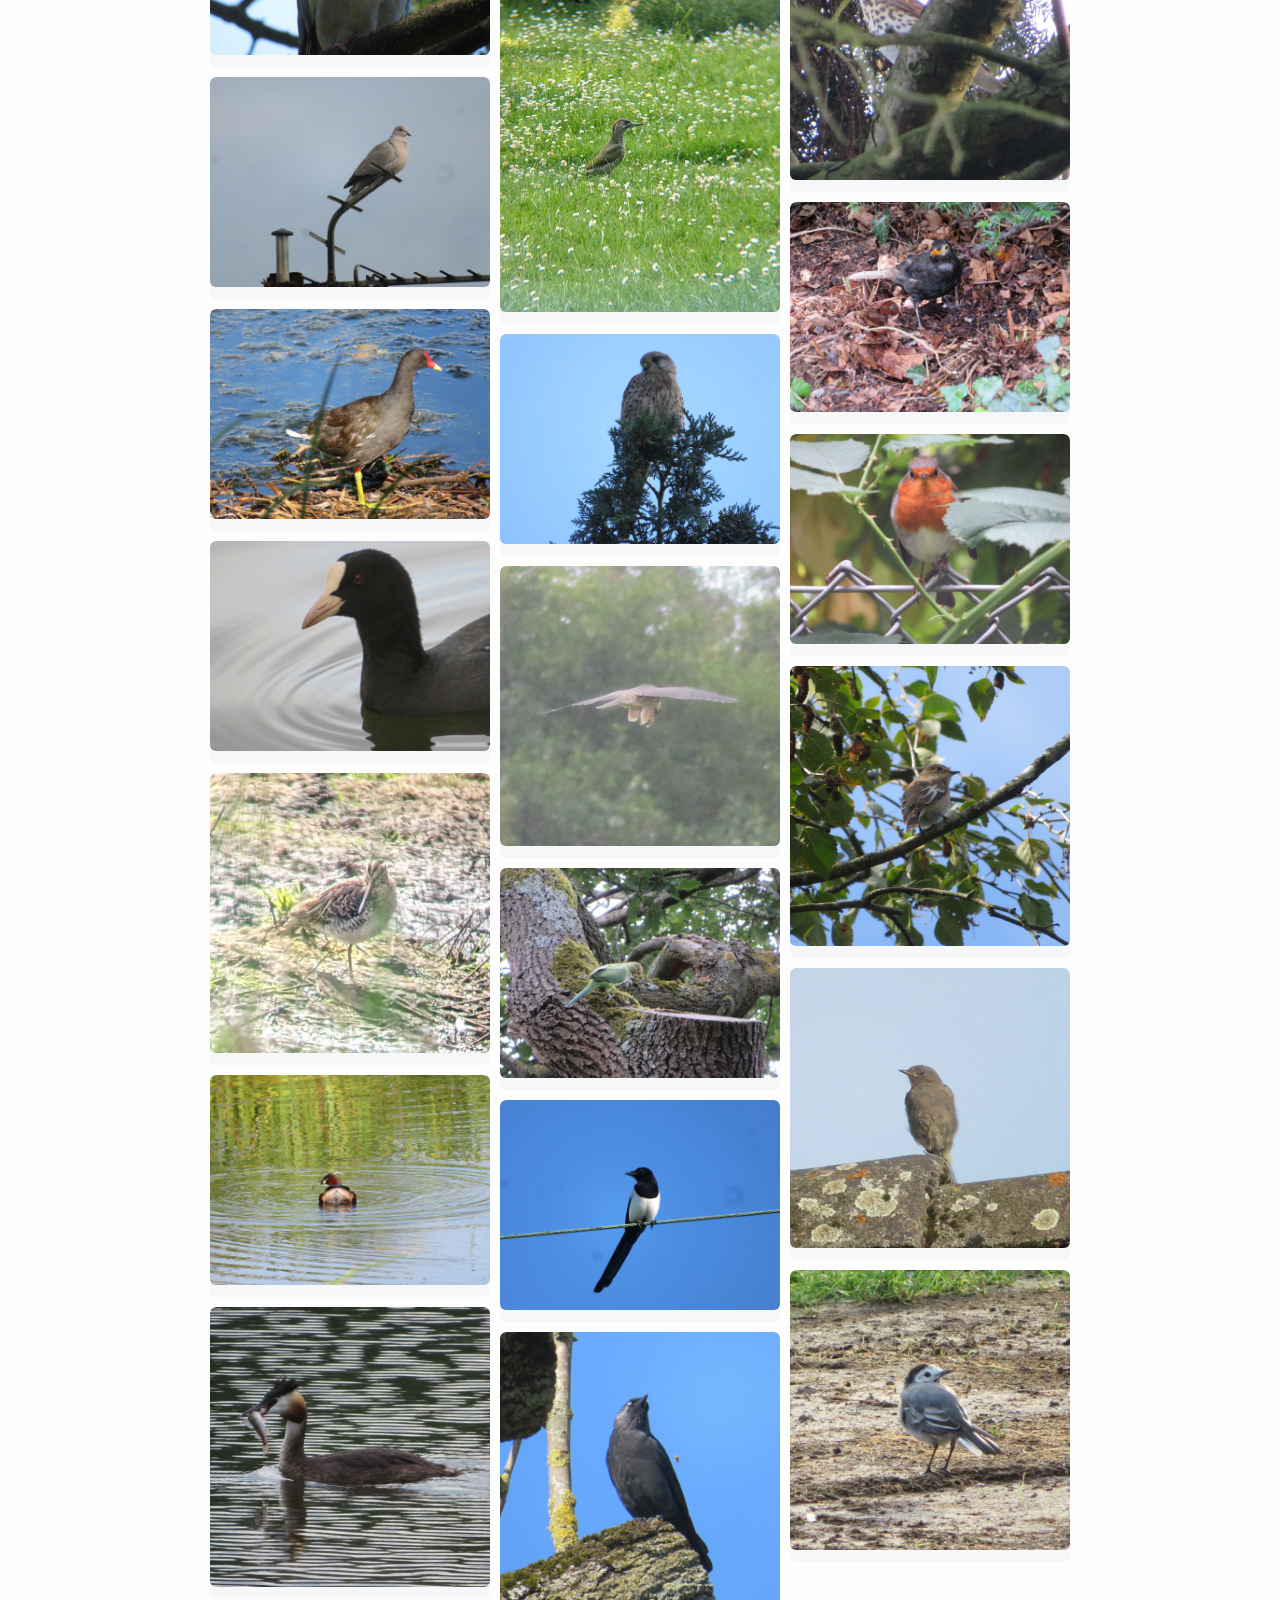
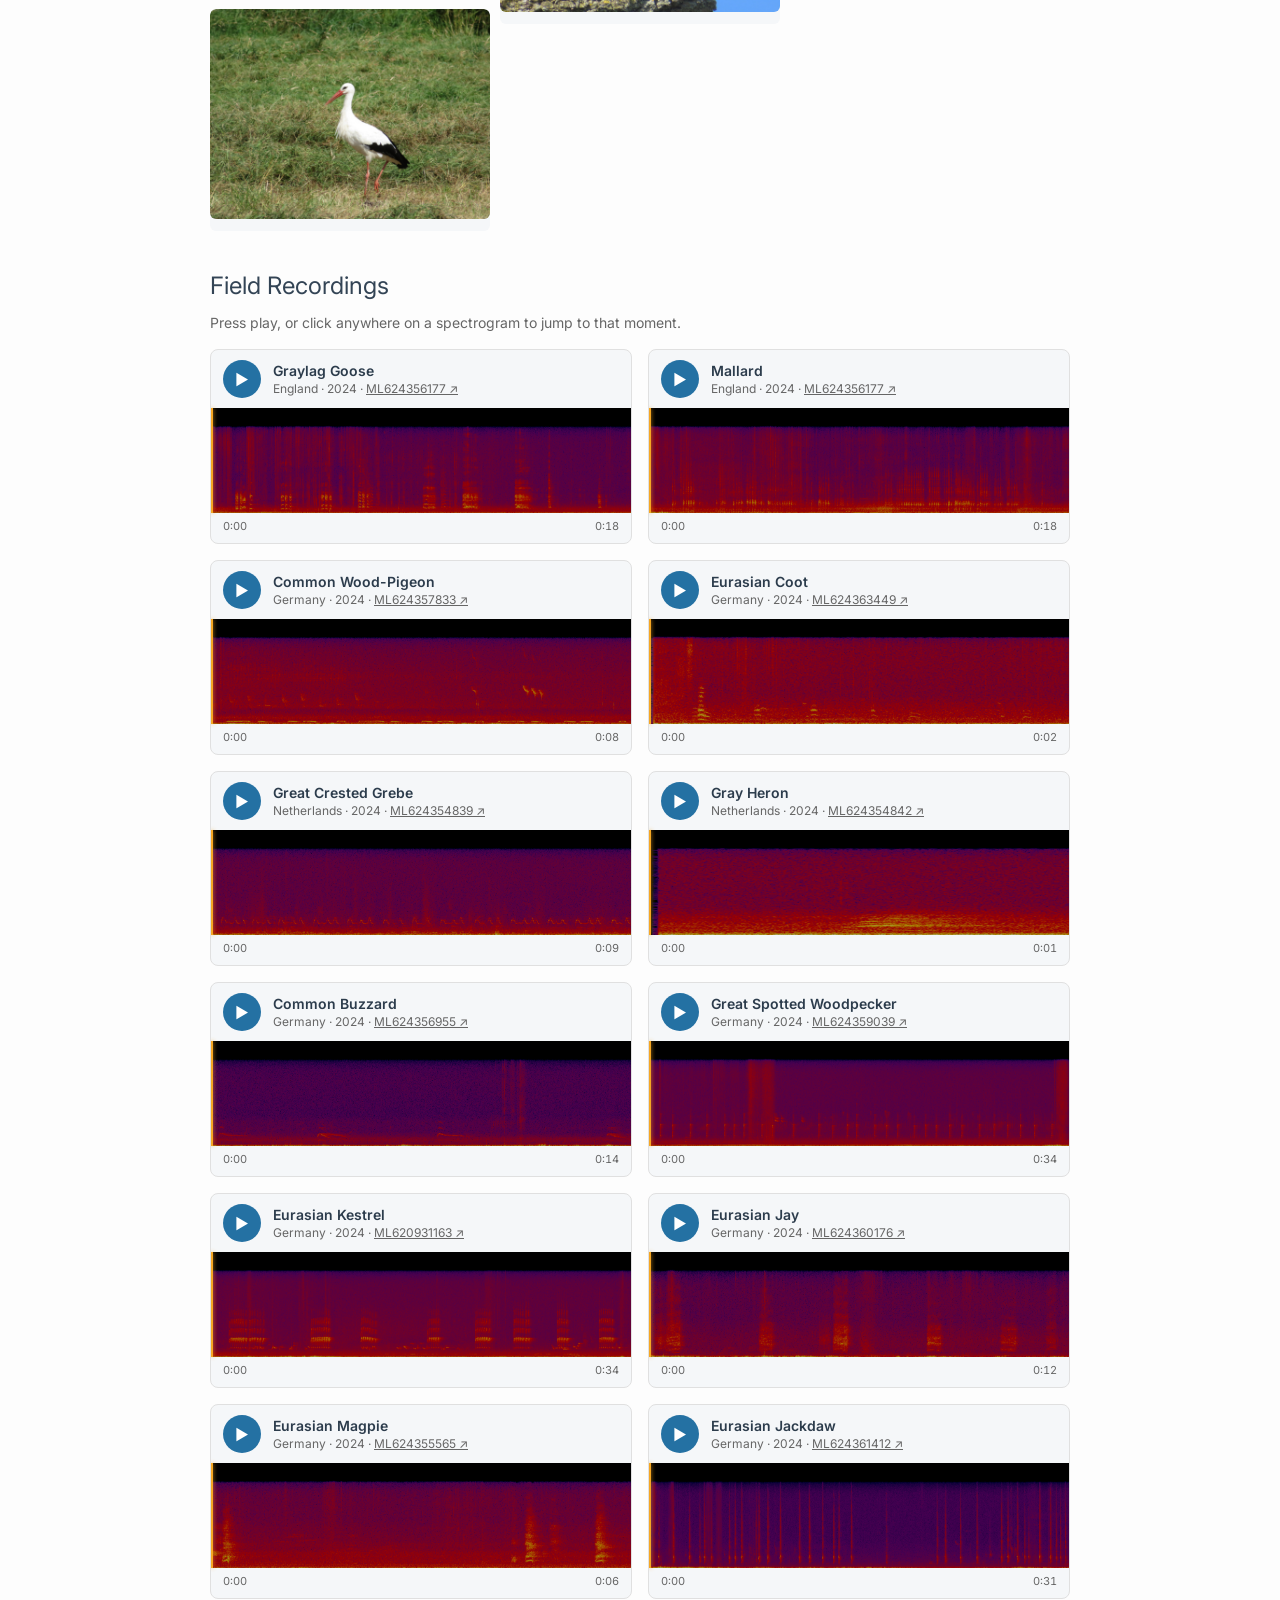
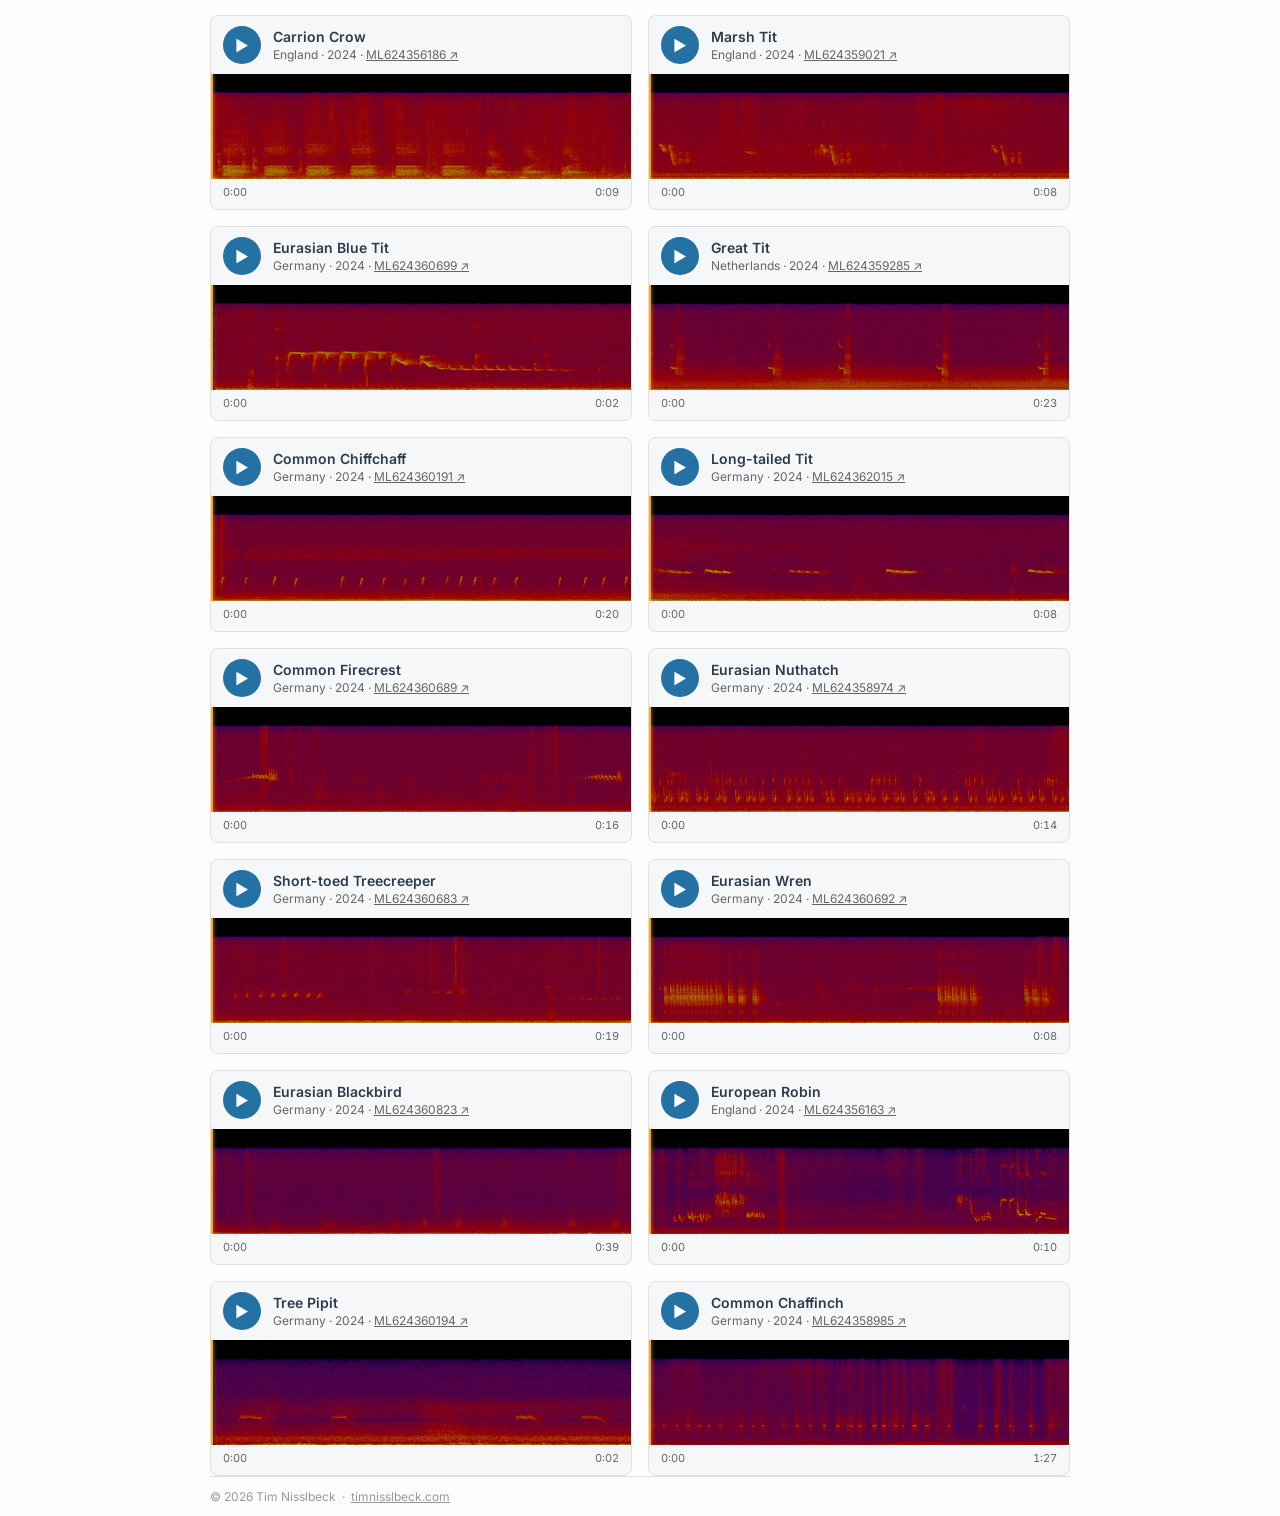
==== commit 37848c88: "Update birding audio" ====
--- a/files/birding.html
+++ b/files/birding.html
@@ -1200,6 +1200,235 @@
             <div class="spectro-time"><span class="spectro-cur">0:00</span><span class="spectro-dur">0:00</span></div>
         </div>
 
+        <div class="spectro-player"
+             data-audio="birds/audio/phylloscopus_collybita.mp3"
+             data-spectrogram="birds/audio/phylloscopus_collybita.png"
+             data-species="Common Chiffchaff"
+             data-sub="Germany · 2024"
+             data-asset="https://macaulaylibrary.org/asset/624360191">
+            <div class="spectro-head">
+                <button class="spectro-play" aria-label="Play recording">▶</button>
+                <div class="spectro-meta">
+                    <div class="spectro-name">Common Chiffchaff</div>
+                    <div class="spectro-sub">Germany · 2024 ·
+                        <a href="https://macaulaylibrary.org/asset/624360191" target="_blank" rel="noopener">ML624360191 ↗</a>
+                    </div>
+                </div>
+            </div>
+            <div class="spectro-figure">
+                <img src="birds/audio/phylloscopus_collybita.png" alt="Spectrogram" loading="lazy">
+                <div class="spectro-progress"></div>
+                <div class="spectro-playhead"></div>
+            </div>
+            <div class="spectro-time"><span class="spectro-cur">0:00</span><span class="spectro-dur">0:00</span></div>
+        </div>
+
+        <div class="spectro-player"
+             data-audio="birds/audio/aegithalos_caudatus.mp3"
+             data-spectrogram="birds/audio/aegithalos_caudatus.png"
+             data-species="Long-tailed Tit"
+             data-sub="Germany · 2024"
+             data-asset="https://macaulaylibrary.org/asset/624362015">
+            <div class="spectro-head">
+                <button class="spectro-play" aria-label="Play recording">▶</button>
+                <div class="spectro-meta">
+                    <div class="spectro-name">Long-tailed Tit</div>
+                    <div class="spectro-sub">Germany · 2024 ·
+                        <a href="https://macaulaylibrary.org/asset/624362015" target="_blank" rel="noopener">ML624362015 ↗</a>
+                    </div>
+                </div>
+            </div>
+            <div class="spectro-figure">
+                <img src="birds/audio/aegithalos_caudatus.png" alt="Spectrogram" loading="lazy">
+                <div class="spectro-progress"></div>
+                <div class="spectro-playhead"></div>
+            </div>
+            <div class="spectro-time"><span class="spectro-cur">0:00</span><span class="spectro-dur">0:00</span></div>
+        </div>
+
+        <div class="spectro-player"
+             data-audio="birds/audio/regulus_ignicapilla.mp3"
+             data-spectrogram="birds/audio/regulus_ignicapilla.png"
+             data-species="Common Firecrest"
+             data-sub="Germany · 2024"
+             data-asset="https://macaulaylibrary.org/asset/624360689">
+            <div class="spectro-head">
+                <button class="spectro-play" aria-label="Play recording">▶</button>
+                <div class="spectro-meta">
+                    <div class="spectro-name">Common Firecrest</div>
+                    <div class="spectro-sub">Germany · 2024 ·
+                        <a href="https://macaulaylibrary.org/asset/624360689" target="_blank" rel="noopener">ML624360689 ↗</a>
+                    </div>
+                </div>
+            </div>
+            <div class="spectro-figure">
+                <img src="birds/audio/regulus_ignicapilla.png" alt="Spectrogram" loading="lazy">
+                <div class="spectro-progress"></div>
+                <div class="spectro-playhead"></div>
+            </div>
+            <div class="spectro-time"><span class="spectro-cur">0:00</span><span class="spectro-dur">0:00</span></div>
+        </div>
+
+        <div class="spectro-player"
+             data-audio="birds/audio/sitta_europaea.mp3"
+             data-spectrogram="birds/audio/sitta_europaea.png"
+             data-species="Eurasian Nuthatch"
+             data-sub="Germany · 2024"
+             data-asset="https://macaulaylibrary.org/asset/624358974">
+            <div class="spectro-head">
+                <button class="spectro-play" aria-label="Play recording">▶</button>
+                <div class="spectro-meta">
+                    <div class="spectro-name">Eurasian Nuthatch</div>
+                    <div class="spectro-sub">Germany · 2024 ·
+                        <a href="https://macaulaylibrary.org/asset/624358974" target="_blank" rel="noopener">ML624358974 ↗</a>
+                    </div>
+                </div>
+            </div>
+            <div class="spectro-figure">
+                <img src="birds/audio/sitta_europaea.png" alt="Spectrogram" loading="lazy">
+                <div class="spectro-progress"></div>
+                <div class="spectro-playhead"></div>
+            </div>
+            <div class="spectro-time"><span class="spectro-cur">0:00</span><span class="spectro-dur">0:00</span></div>
+        </div>
+
+        <div class="spectro-player"
+             data-audio="birds/audio/certhia_brachydactyla.mp3"
+             data-spectrogram="birds/audio/certhia_brachydactyla.png"
+             data-species="Short-toed Treecreeper"
+             data-sub="Germany · 2024"
+             data-asset="https://macaulaylibrary.org/asset/624360683">
+            <div class="spectro-head">
+                <button class="spectro-play" aria-label="Play recording">▶</button>
+                <div class="spectro-meta">
+                    <div class="spectro-name">Short-toed Treecreeper</div>
+                    <div class="spectro-sub">Germany · 2024 ·
+                        <a href="https://macaulaylibrary.org/asset/624360683" target="_blank" rel="noopener">ML624360683 ↗</a>
+                    </div>
+                </div>
+            </div>
+            <div class="spectro-figure">
+                <img src="birds/audio/certhia_brachydactyla.png" alt="Spectrogram" loading="lazy">
+                <div class="spectro-progress"></div>
+                <div class="spectro-playhead"></div>
+            </div>
+            <div class="spectro-time"><span class="spectro-cur">0:00</span><span class="spectro-dur">0:00</span></div>
+        </div>
+
+        <div class="spectro-player"
+             data-audio="birds/audio/troglodytes_troglodytes.mp3"
+             data-spectrogram="birds/audio/troglodytes_troglodytes.png"
+             data-species="Eurasian Wren"
+             data-sub="Germany · 2024"
+             data-asset="https://macaulaylibrary.org/asset/624360692">
+            <div class="spectro-head">
+                <button class="spectro-play" aria-label="Play recording">▶</button>
+                <div class="spectro-meta">
+                    <div class="spectro-name">Eurasian Wren</div>
+                    <div class="spectro-sub">Germany · 2024 ·
+                        <a href="https://macaulaylibrary.org/asset/624360692" target="_blank" rel="noopener">ML624360692 ↗</a>
+                    </div>
+                </div>
+            </div>
+            <div class="spectro-figure">
+                <img src="birds/audio/troglodytes_troglodytes.png" alt="Spectrogram" loading="lazy">
+                <div class="spectro-progress"></div>
+                <div class="spectro-playhead"></div>
+            </div>
+            <div class="spectro-time"><span class="spectro-cur">0:00</span><span class="spectro-dur">0:00</span></div>
+        </div>
+
+        <div class="spectro-player"
+             data-audio="birds/audio/turdus_merula.mp3"
+             data-spectrogram="birds/audio/turdus_merula.png"
+             data-species="Eurasian Blackbird"
+             data-sub="Germany · 2024"
+             data-asset="https://macaulaylibrary.org/asset/624360823">
+            <div class="spectro-head">
+                <button class="spectro-play" aria-label="Play recording">▶</button>
+                <div class="spectro-meta">
+                    <div class="spectro-name">Eurasian Blackbird</div>
+                    <div class="spectro-sub">Germany · 2024 ·
+                        <a href="https://macaulaylibrary.org/asset/624360823" target="_blank" rel="noopener">ML624360823 ↗</a>
+                    </div>
+                </div>
+            </div>
+            <div class="spectro-figure">
+                <img src="birds/audio/turdus_merula.png" alt="Spectrogram" loading="lazy">
+                <div class="spectro-progress"></div>
+                <div class="spectro-playhead"></div>
+            </div>
+            <div class="spectro-time"><span class="spectro-cur">0:00</span><span class="spectro-dur">0:00</span></div>
+        </div>
+
+        <div class="spectro-player"
+             data-audio="birds/audio/erithacus_rubecula.mp3"
+             data-spectrogram="birds/audio/erithacus_rubecula.png"
+             data-species="European Robin"
+             data-sub="England · 2024"
+             data-asset="https://macaulaylibrary.org/asset/624356163">
+            <div class="spectro-head">
+                <button class="spectro-play" aria-label="Play recording">▶</button>
+                <div class="spectro-meta">
+                    <div class="spectro-name">European Robin</div>
+                    <div class="spectro-sub">England · 2024 ·
+                        <a href="https://macaulaylibrary.org/asset/624356163" target="_blank" rel="noopener">ML624356163 ↗</a>
+                    </div>
+                </div>
+            </div>
+            <div class="spectro-figure">
+                <img src="birds/audio/erithacus_rubecula.png" alt="Spectrogram" loading="lazy">
+                <div class="spectro-progress"></div>
+                <div class="spectro-playhead"></div>
+            </div>
+            <div class="spectro-time"><span class="spectro-cur">0:00</span><span class="spectro-dur">0:00</span></div>
+        </div>
+
+        <div class="spectro-player"
+             data-audio="birds/audio/anthus_trivialis.mp3"
+             data-spectrogram="birds/audio/anthus_trivialis.png"
+             data-species="Tree Pipit"
+             data-sub="Germany · 2024"
+             data-asset="https://macaulaylibrary.org/asset/624360194">
+            <div class="spectro-head">
+                <button class="spectro-play" aria-label="Play recording">▶</button>
+                <div class="spectro-meta">
+                    <div class="spectro-name">Tree Pipit</div>
+                    <div class="spectro-sub">Germany · 2024 ·
+                        <a href="https://macaulaylibrary.org/asset/624360194" target="_blank" rel="noopener">ML624360194 ↗</a>
+                    </div>
+                </div>
+            </div>
+            <div class="spectro-figure">
+                <img src="birds/audio/anthus_trivialis.png" alt="Spectrogram" loading="lazy">
+                <div class="spectro-progress"></div>
+                <div class="spectro-playhead"></div>
+            </div>
+            <div class="spectro-time"><span class="spectro-cur">0:00</span><span class="spectro-dur">0:00</span></div>
+        </div>
+
+        <div class="spectro-player"
+             data-audio="birds/audio/fringilla_coelebs.mp3"
+             data-spectrogram="birds/audio/fringilla_coelebs.png"
+             data-species="Common Chaffinch"
+             data-sub="Germany · 2024"
+             data-asset="https://macaulaylibrary.org/asset/624358985">
+            <div class="spectro-head">
+                <button class="spectro-play" aria-label="Play recording">▶</button>
+                <div class="spectro-meta">
+                    <div class="spectro-name">Common Chaffinch</div>
+                    <div class="spectro-sub">Germany · 2024 ·
+                        <a href="https://macaulaylibrary.org/asset/624358985" target="_blank" rel="noopener">ML624358985 ↗</a>
+                    </div>
+                </div>
+            </div>
+            <div class="spectro-figure">
+                <img src="birds/audio/fringilla_coelebs.png" alt="Spectrogram" loading="lazy">
+                <div class="spectro-progress"></div>
+                <div class="spectro-playhead"></div>
+            </div>
+            <div class="spectro-time"><span class="spectro-cur">0:00</span><span class="spectro-dur">0:00</span></div>
+        </div>
     </div><!-- /.recordings -->
 
 </div><!-- /.content -->
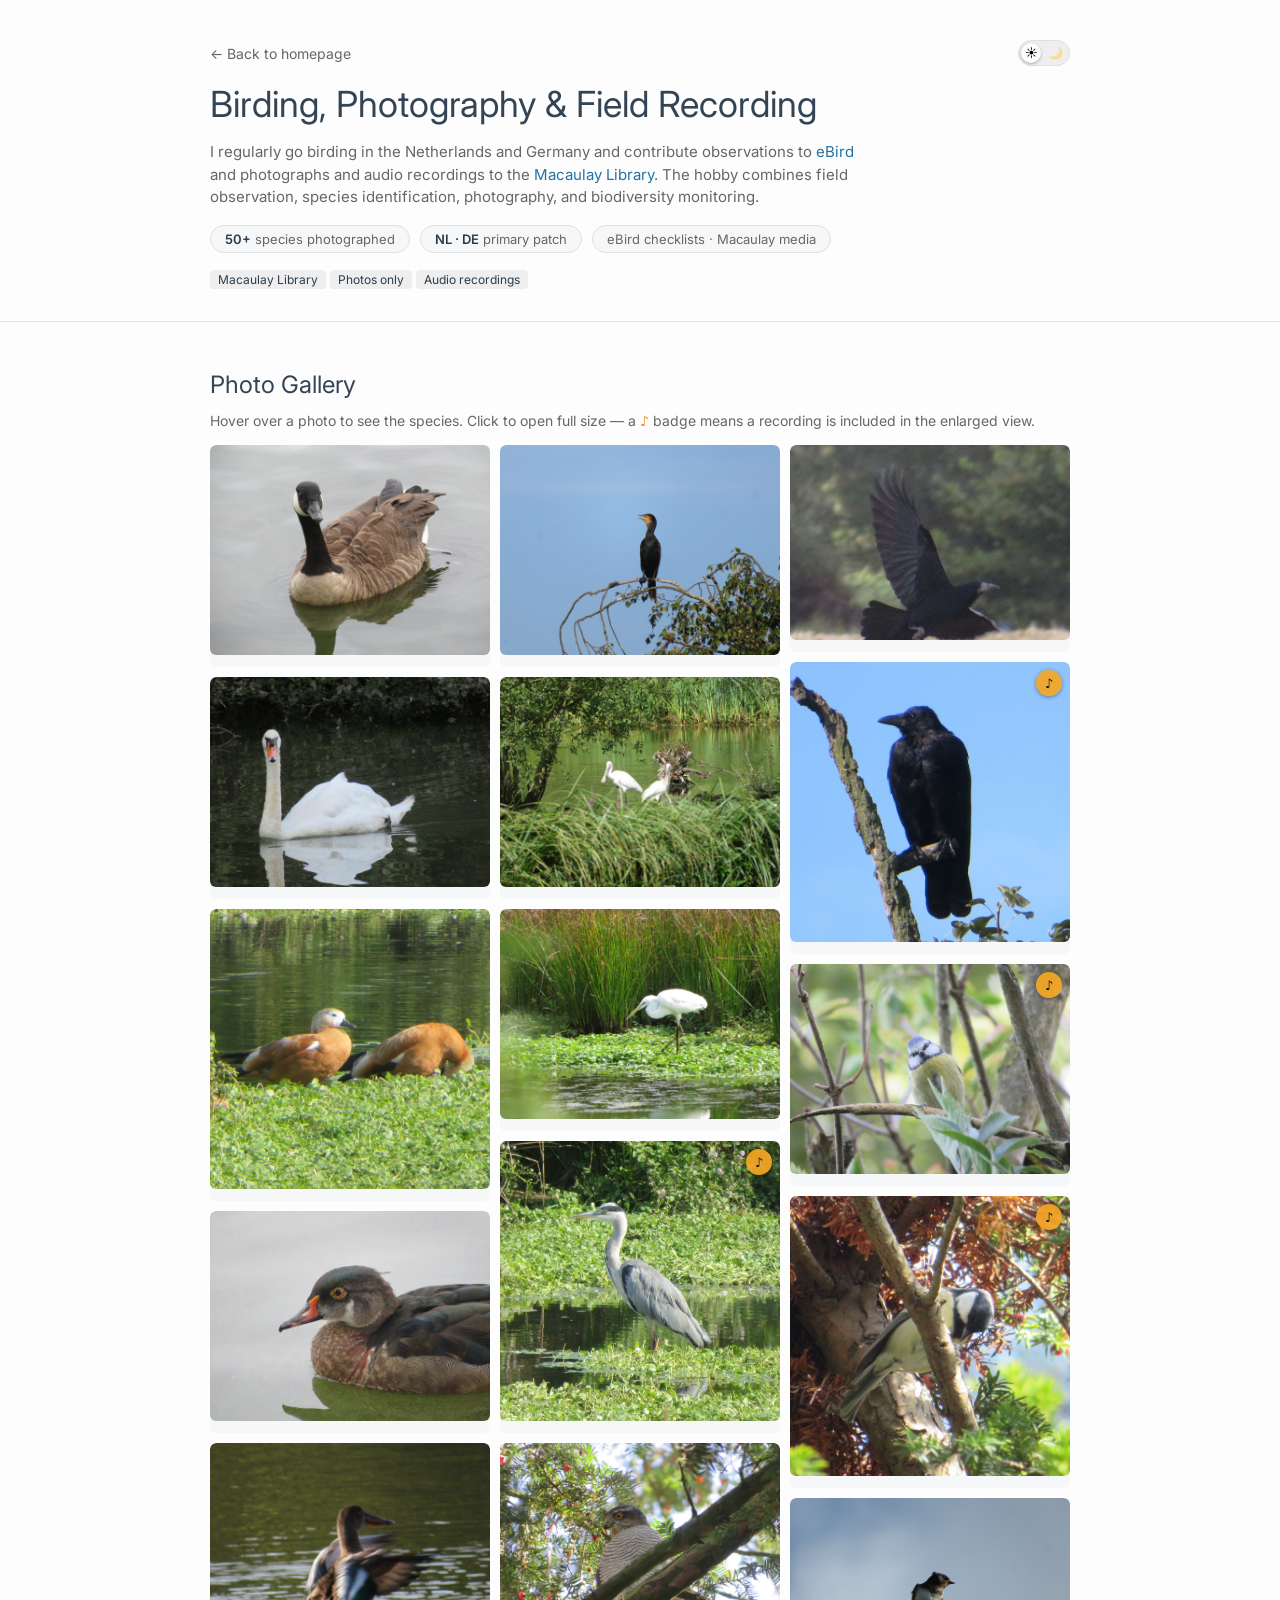
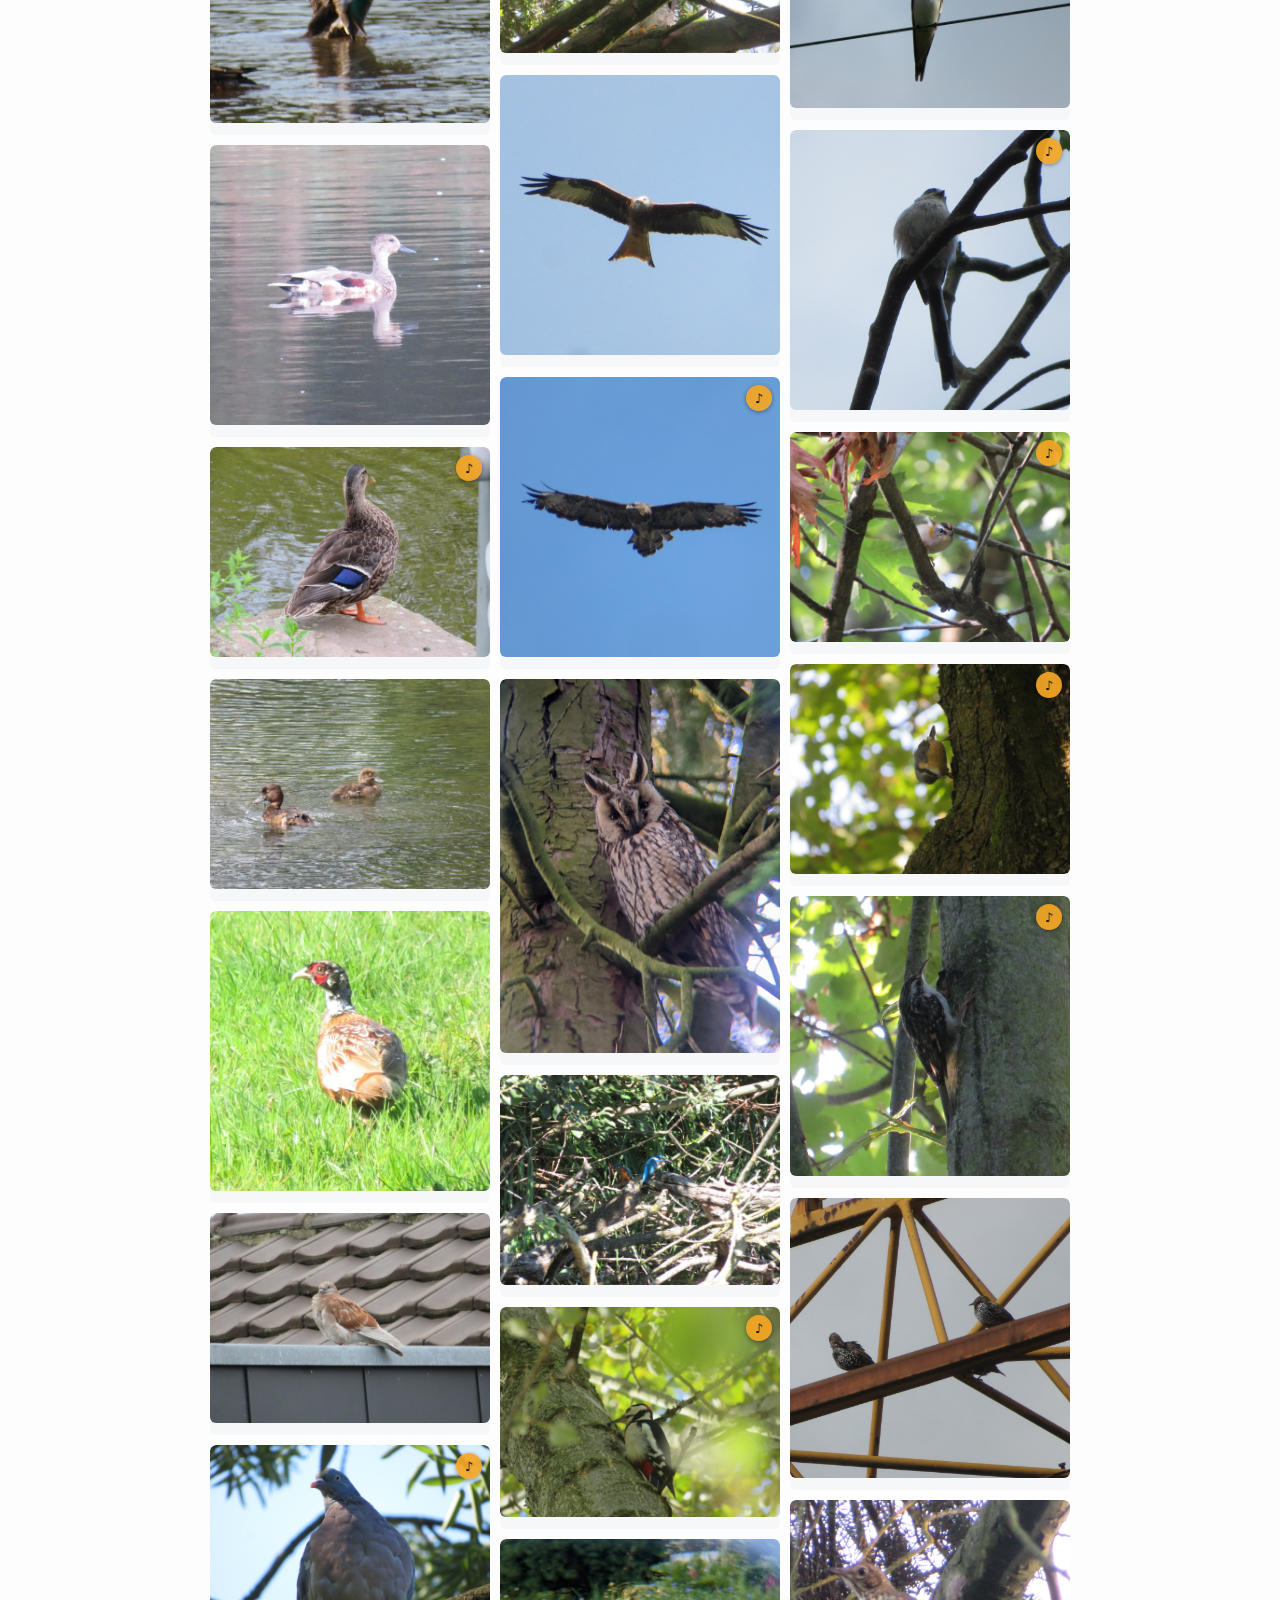
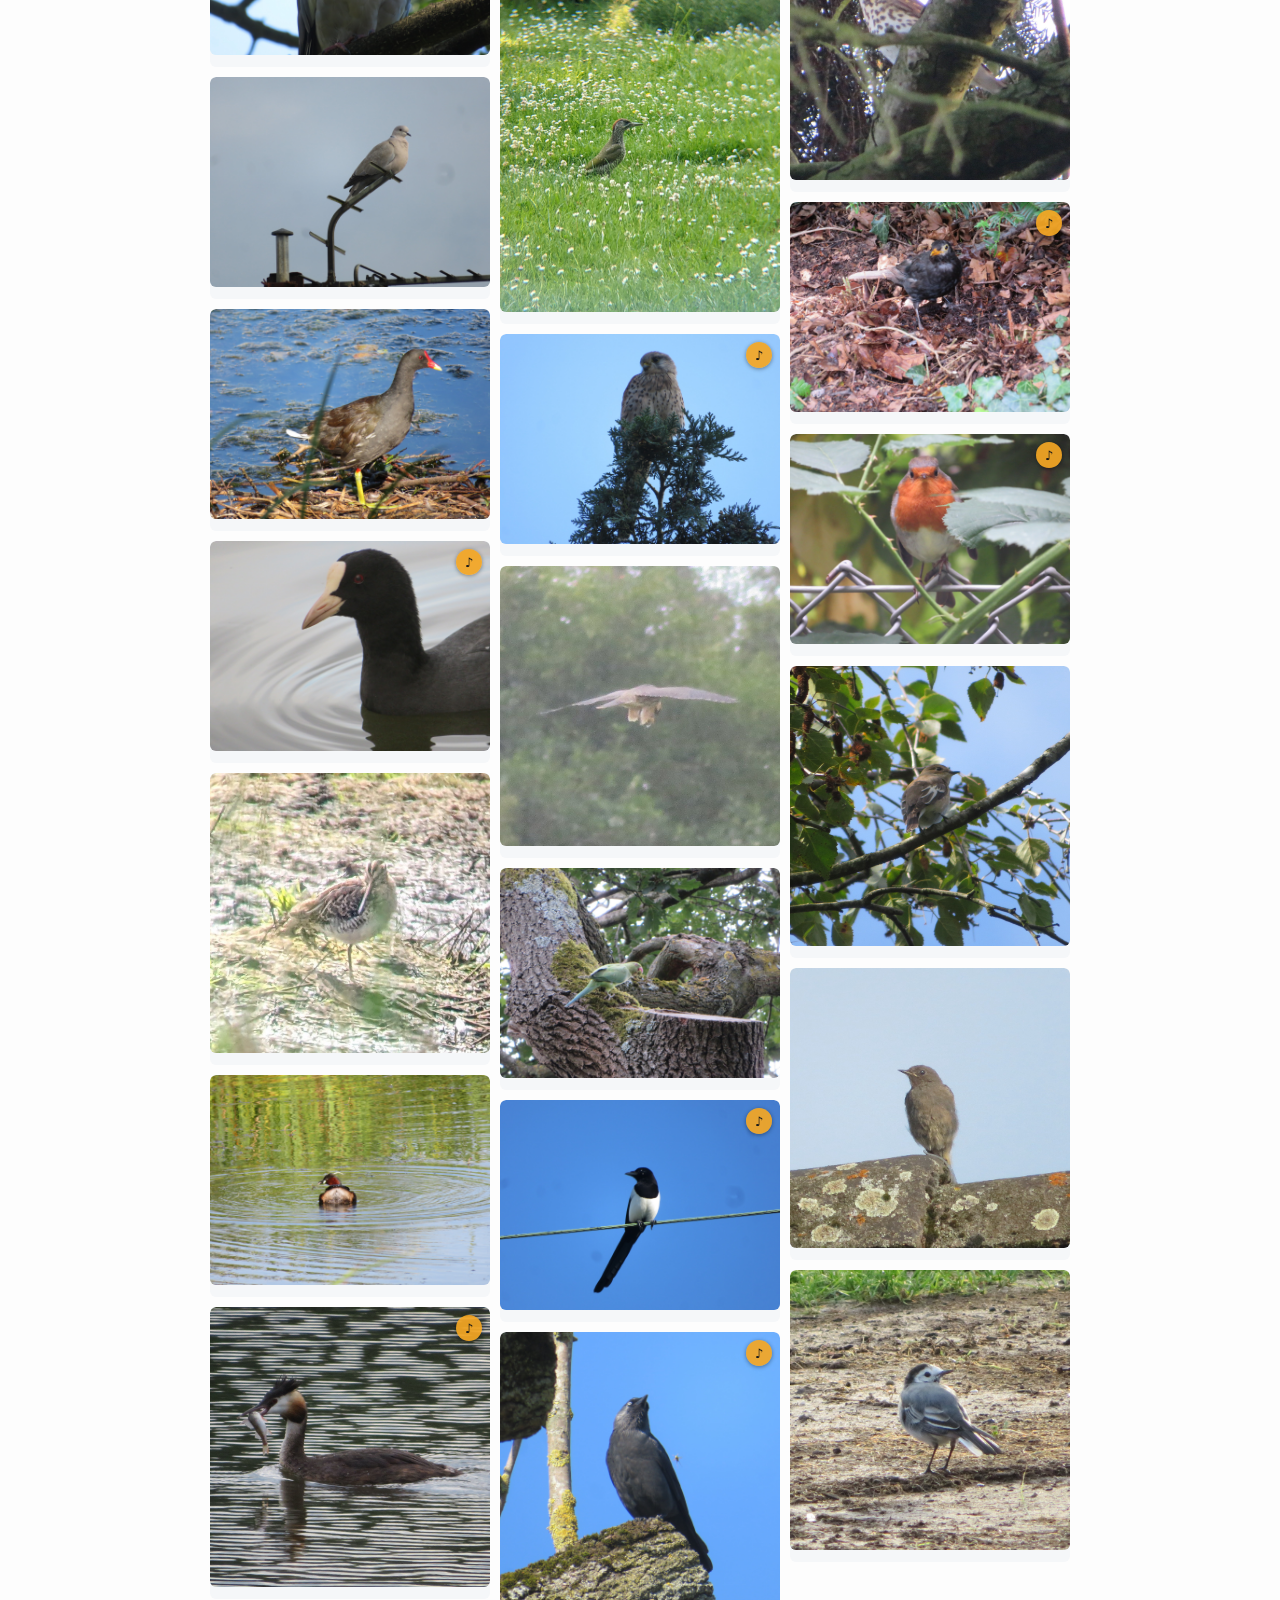
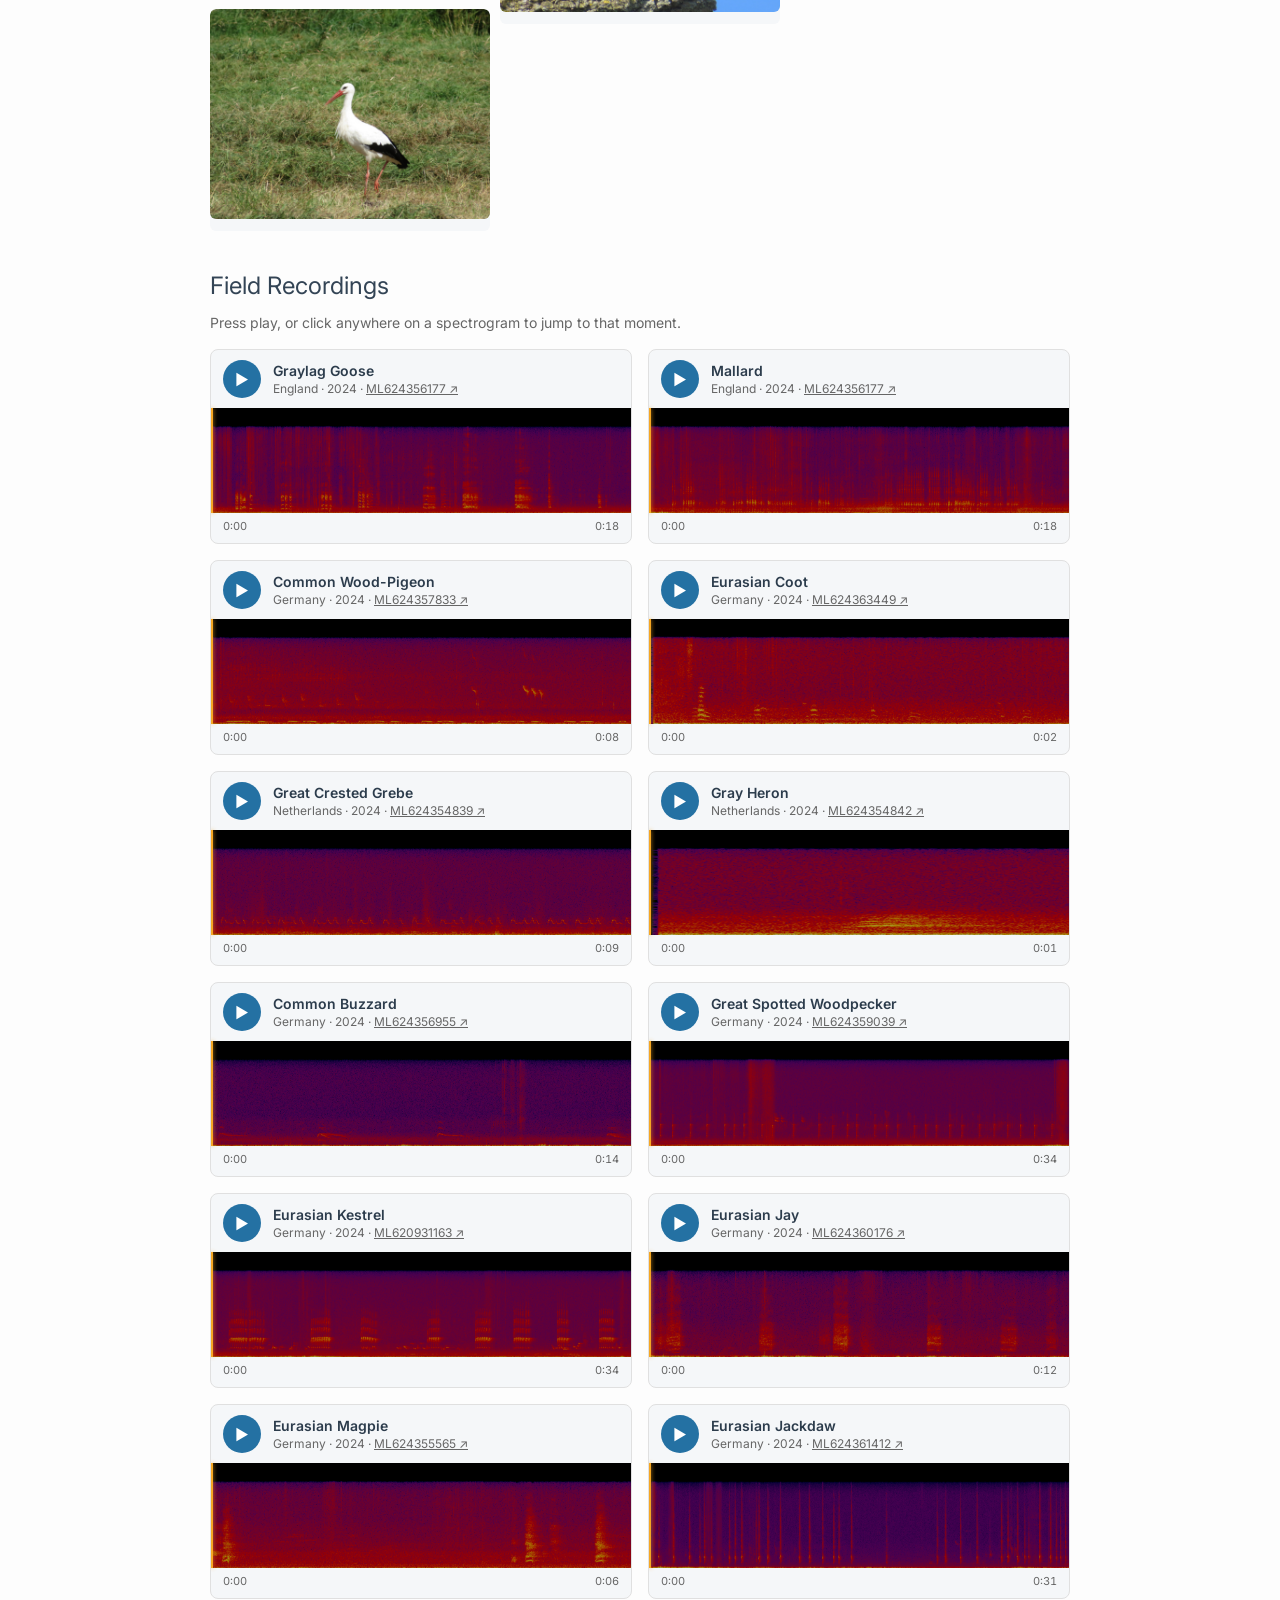
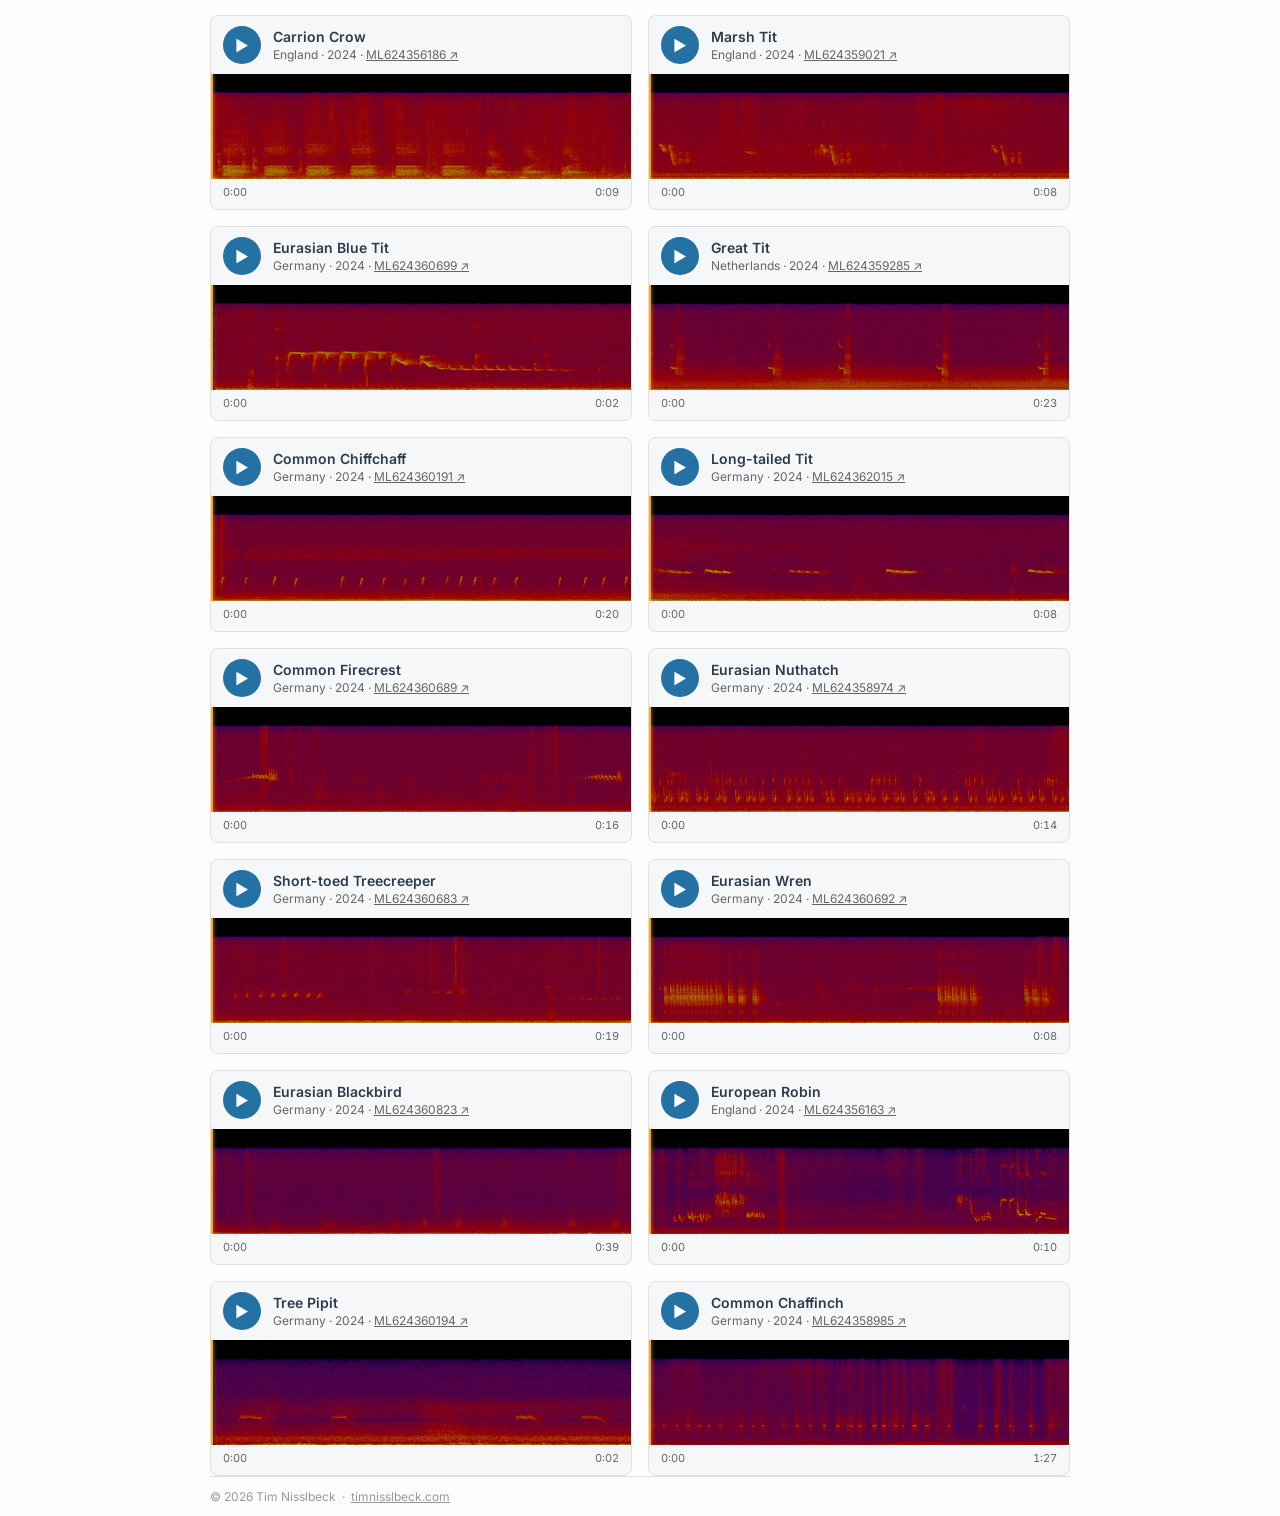
==== commit abf133af: "Add audio to photos indicated by note badge" ====
--- a/files/birding.html
+++ b/files/birding.html
@@ -248,6 +248,40 @@
     font-weight: 600;
 }
 
+/* ── Photo "has audio" badge ──────────────────────────────────────── */
+.photo-badge {
+    position: absolute;
+    top: 8px;
+    right: 8px;
+    z-index: 2;
+    width: 26px;
+    height: 26px;
+    border-radius: 50%;
+    background: rgba(245,166,35,0.92);
+    color: #1a1a1a;
+    font-size: 13px;
+    display: flex;
+    align-items: center;
+    justify-content: center;
+    box-shadow: 0 1px 4px rgba(0,0,0,0.4);
+    pointer-events: none;
+}
+
+/* Embedded player inside the photo lightbox */
+.lb-audio {
+    width: 100%;
+    max-width: 560px;
+    margin-top: 12px;
+}
+.lb-audio .spectro-player {
+    background: rgba(255,255,255,0.06);
+    border-color: rgba(255,255,255,0.18);
+}
+.lb-audio .spectro-name { color: #fff; }
+.lb-audio .spectro-sub  { color: rgba(255,255,255,0.7); }
+.lb-audio .spectro-sub a { color: rgba(255,255,255,0.7); }
+.lb-audio .spectro-time { color: rgba(255,255,255,0.6); }
+
 /* ── Spectrogram audio players ────────────────────────────────────── */
 .recordings {
     display: grid;
@@ -417,8 +451,10 @@
 <div class="content">
 
     <h2>Photo Gallery</h2>
-    <p style="color:#666; font-size:14px; margin-top: -8px;">
-        Hover over a photo to see the species. Click to open full size.
+    <p style="color:var(--text-dim); font-size:14px; margin-top: -8px;">
+        Hover over a photo to see the species. Click to open full size —
+        a <span style="color:#f09228;">♪</span> badge means a recording is
+        included in the enlarged view.
     </p>
 
     <div class="photo-grid" id="photoGrid">
@@ -471,8 +507,9 @@
             </div>
         </div>
 
-        <div class="photo-item" data-species="Mallard" data-loc="Germany" data-asset="https://macaulaylibrary.org/asset/622909380">
+        <div class="photo-item" data-species="Mallard" data-loc="Germany" data-asset="https://macaulaylibrary.org/asset/622909380" data-audio="birds/audio/anas_platyrhynchos.mp3" data-spectrogram="birds/audio/anas_platyrhynchos.png" data-rec-asset="https://macaulaylibrary.org/asset/624356177" data-sub="England · 2024">
             <img src="birds/anas_platyrhynchos.jpg" alt="Mallard" loading="lazy">
+            <div class="photo-badge" aria-hidden="true">♪</div>
             <div class="photo-label">
                 <span class="species-name">Mallard</span>
                 <span class="species-loc">Germany</span>
@@ -503,8 +540,9 @@
             </div>
         </div>
 
-        <div class="photo-item" data-species="Common Wood-Pigeon" data-loc="Germany" data-asset="https://macaulaylibrary.org/asset/623758277">
+        <div class="photo-item" data-species="Common Wood-Pigeon" data-loc="Germany" data-asset="https://macaulaylibrary.org/asset/623758277" data-audio="birds/audio/columba_palumbus.mp3" data-spectrogram="birds/audio/columba_palumbus.png" data-rec-asset="https://macaulaylibrary.org/asset/624357833" data-sub="Germany · 2024">
             <img src="birds/columba_palumbus.jpg" alt="Common Wood-Pigeon" loading="lazy">
+            <div class="photo-badge" aria-hidden="true">♪</div>
             <div class="photo-label">
                 <span class="species-name">Common Wood-Pigeon</span>
                 <span class="species-loc">Germany</span>
@@ -527,8 +565,9 @@
             </div>
         </div>
 
-        <div class="photo-item" data-species="Eurasian Coot" data-loc="Netherlands" data-asset="https://macaulaylibrary.org/asset/623761214">
+        <div class="photo-item" data-species="Eurasian Coot" data-loc="Netherlands" data-asset="https://macaulaylibrary.org/asset/623761214" data-audio="birds/audio/fulica_atra.mp3" data-spectrogram="birds/audio/fulica_atra.png" data-rec-asset="https://macaulaylibrary.org/asset/624363449" data-sub="Germany · 2024">
             <img src="birds/fulica_atra.jpg" alt="Eurasian Coot" loading="lazy">
+            <div class="photo-badge" aria-hidden="true">♪</div>
             <div class="photo-label">
                 <span class="species-name">Eurasian Coot</span>
                 <span class="species-loc">Netherlands</span>
@@ -551,8 +590,9 @@
             </div>
         </div>
 
-        <div class="photo-item" data-species="Great Crested Grebe" data-loc="Netherlands" data-asset="https://macaulaylibrary.org/asset/623761647">
+        <div class="photo-item" data-species="Great Crested Grebe" data-loc="Netherlands" data-asset="https://macaulaylibrary.org/asset/623761647" data-audio="birds/audio/podiceps_cristatus.mp3" data-spectrogram="birds/audio/podiceps_cristatus.png" data-rec-asset="https://macaulaylibrary.org/asset/624354839" data-sub="Netherlands · 2024">
             <img src="birds/podiceps_cristatus.jpg" alt="Great Crested Grebe" loading="lazy">
+            <div class="photo-badge" aria-hidden="true">♪</div>
             <div class="photo-label">
                 <span class="species-name">Great Crested Grebe</span>
                 <span class="species-loc">Netherlands</span>
@@ -591,8 +631,9 @@
             </div>
         </div>
 
-        <div class="photo-item" data-species="Grey Heron" data-loc="Germany" data-asset="https://macaulaylibrary.org/asset/623759430">
+        <div class="photo-item" data-species="Grey Heron" data-loc="Germany" data-asset="https://macaulaylibrary.org/asset/623759430" data-audio="birds/audio/ardea_cinerea.mp3" data-spectrogram="birds/audio/ardea_cinerea.png" data-rec-asset="https://macaulaylibrary.org/asset/624354842" data-sub="Netherlands · 2024">
             <img src="birds/ardea_cinerea.jpg" alt="Grey Heron" loading="lazy">
+            <div class="photo-badge" aria-hidden="true">♪</div>
             <div class="photo-label">
                 <span class="species-name">Grey Heron</span>
                 <span class="species-loc">Germany</span>
@@ -615,8 +656,9 @@
             </div>
         </div>
 
-        <div class="photo-item" data-species="Common Buzzard" data-loc="Germany" data-asset="https://macaulaylibrary.org/asset/623764562">
+        <div class="photo-item" data-species="Common Buzzard" data-loc="Germany" data-asset="https://macaulaylibrary.org/asset/623764562" data-audio="birds/audio/buteo_buteo.mp3" data-spectrogram="birds/audio/buteo_buteo.png" data-rec-asset="https://macaulaylibrary.org/asset/624356955" data-sub="Germany · 2024">
             <img src="birds/buteo_buteo.jpg" alt="Common Buzzard" loading="lazy">
+            <div class="photo-badge" aria-hidden="true">♪</div>
             <div class="photo-label">
                 <span class="species-name">Common Buzzard</span>
                 <span class="species-loc">Germany</span>
@@ -639,8 +681,9 @@
             </div>
         </div>
 
-        <div class="photo-item" data-species="Great Spotted Woodpecker" data-loc="Germany" data-asset="https://macaulaylibrary.org/asset/624341830">
+        <div class="photo-item" data-species="Great Spotted Woodpecker" data-loc="Germany" data-asset="https://macaulaylibrary.org/asset/624341830" data-audio="birds/audio/dendrocopos_major.mp3" data-spectrogram="birds/audio/dendrocopos_major.png" data-rec-asset="https://macaulaylibrary.org/asset/624359039" data-sub="Germany · 2024">
             <img src="birds/dendrocopos_major.jpg" alt="Great Spotted Woodpecker" loading="lazy">
+            <div class="photo-badge" aria-hidden="true">♪</div>
             <div class="photo-label">
                 <span class="species-name">Great Spotted Woodpecker</span>
                 <span class="species-loc">Germany</span>
@@ -655,8 +698,9 @@
             </div>
         </div>
 
-        <div class="photo-item" data-species="Eurasian Kestrel" data-loc="Germany" data-asset="https://macaulaylibrary.org/asset/622973912">
+        <div class="photo-item" data-species="Eurasian Kestrel" data-loc="Germany" data-asset="https://macaulaylibrary.org/asset/622973912" data-audio="birds/audio/falco_tinnunculus.mp3" data-spectrogram="birds/audio/falco_tinnunculus.png" data-rec-asset="https://macaulaylibrary.org/asset/620931163" data-sub="Germany · 2024">
             <img src="birds/falco_tinnunculus.jpg" alt="Eurasian Kestrel" loading="lazy">
+            <div class="photo-badge" aria-hidden="true">♪</div>
             <div class="photo-label">
                 <span class="species-name">Eurasian Kestrel</span>
                 <span class="species-loc">Germany</span>
@@ -679,16 +723,18 @@
             </div>
         </div>
 
-        <div class="photo-item" data-species="Eurasian Magpie" data-loc="Germany" data-asset="https://macaulaylibrary.org/asset/624319875">
+        <div class="photo-item" data-species="Eurasian Magpie" data-loc="Germany" data-asset="https://macaulaylibrary.org/asset/624319875" data-audio="birds/audio/pica_pica.mp3" data-spectrogram="birds/audio/pica_pica.png" data-rec-asset="https://macaulaylibrary.org/asset/624355565" data-sub="Germany · 2024">
             <img src="birds/pica_pica.jpg" alt="Eurasian Magpie" loading="lazy">
+            <div class="photo-badge" aria-hidden="true">♪</div>
             <div class="photo-label">
                 <span class="species-name">Eurasian Magpie</span>
                 <span class="species-loc">Germany</span>
             </div>
         </div>
 
-        <div class="photo-item" data-species="Eurasian Jackdaw" data-loc="Germany" data-asset="https://macaulaylibrary.org/asset/624317854">
+        <div class="photo-item" data-species="Eurasian Jackdaw" data-loc="Germany" data-asset="https://macaulaylibrary.org/asset/624317854" data-audio="birds/audio/coloeus_monedula.mp3" data-spectrogram="birds/audio/coloeus_monedula.png" data-rec-asset="https://macaulaylibrary.org/asset/624361412" data-sub="Germany · 2024">
             <img src="birds/coloeus_monedula.jpg" alt="Eurasian Jackdaw" loading="lazy">
+            <div class="photo-badge" aria-hidden="true">♪</div>
             <div class="photo-label">
                 <span class="species-name">Eurasian Jackdaw</span>
                 <span class="species-loc">Germany</span>
@@ -703,24 +749,27 @@
             </div>
         </div>
 
-        <div class="photo-item" data-species="Carrion Crow" data-loc="Germany" data-asset="https://macaulaylibrary.org/asset/623758949">
+        <div class="photo-item" data-species="Carrion Crow" data-loc="Germany" data-asset="https://macaulaylibrary.org/asset/623758949" data-audio="birds/audio/corvus_corone.mp3" data-spectrogram="birds/audio/corvus_corone.png" data-rec-asset="https://macaulaylibrary.org/asset/624356186" data-sub="England · 2024">
             <img src="birds/corvus_corone.jpg" alt="Carrion Crow" loading="lazy">
+            <div class="photo-badge" aria-hidden="true">♪</div>
             <div class="photo-label">
                 <span class="species-name">Carrion Crow</span>
                 <span class="species-loc">Germany</span>
             </div>
         </div>
 
-        <div class="photo-item" data-species="Eurasian Blue Tit" data-loc="Germany" data-asset="https://macaulaylibrary.org/asset/624342130">
+        <div class="photo-item" data-species="Eurasian Blue Tit" data-loc="Germany" data-asset="https://macaulaylibrary.org/asset/624342130" data-audio="birds/audio/cyanistes_caeruleus.mp3" data-spectrogram="birds/audio/cyanistes_caeruleus.png" data-rec-asset="https://macaulaylibrary.org/asset/624360699" data-sub="Germany · 2024">
             <img src="birds/cyanistes_caeruleus.jpg" alt="Eurasian Blue Tit" loading="lazy">
+            <div class="photo-badge" aria-hidden="true">♪</div>
             <div class="photo-label">
                 <span class="species-name">Eurasian Blue Tit</span>
                 <span class="species-loc">Germany</span>
             </div>
         </div>
 
-        <div class="photo-item" data-species="Great Tit" data-loc="Germany" data-asset="https://macaulaylibrary.org/asset/624316181">
+        <div class="photo-item" data-species="Great Tit" data-loc="Germany" data-asset="https://macaulaylibrary.org/asset/624316181" data-audio="birds/audio/parus_major.mp3" data-spectrogram="birds/audio/parus_major.png" data-rec-asset="https://macaulaylibrary.org/asset/624359285" data-sub="Netherlands · 2024">
             <img src="birds/parus_major.jpg" alt="Great Tit" loading="lazy">
+            <div class="photo-badge" aria-hidden="true">♪</div>
             <div class="photo-label">
                 <span class="species-name">Great Tit</span>
                 <span class="species-loc">Germany</span>
@@ -735,32 +784,36 @@
             </div>
         </div>
 
-        <div class="photo-item" data-species="Long-tailed Tit" data-loc="Germany" data-asset="https://macaulaylibrary.org/asset/623009005">
+        <div class="photo-item" data-species="Long-tailed Tit" data-loc="Germany" data-asset="https://macaulaylibrary.org/asset/623009005" data-audio="birds/audio/aegithalos_caudatus.mp3" data-spectrogram="birds/audio/aegithalos_caudatus.png" data-rec-asset="https://macaulaylibrary.org/asset/624362015" data-sub="Germany · 2024">
             <img src="birds/aegithalos_caudatus.jpg" alt="Long-tailed Tit" loading="lazy">
+            <div class="photo-badge" aria-hidden="true">♪</div>
             <div class="photo-label">
                 <span class="species-name">Long-tailed Tit</span>
                 <span class="species-loc">Germany</span>
             </div>
         </div>
 
-        <div class="photo-item" data-species="Common Firecrest" data-loc="Germany" data-asset="https://macaulaylibrary.org/asset/623009393">
+        <div class="photo-item" data-species="Common Firecrest" data-loc="Germany" data-asset="https://macaulaylibrary.org/asset/623009393" data-audio="birds/audio/regulus_ignicapilla.mp3" data-spectrogram="birds/audio/regulus_ignicapilla.png" data-rec-asset="https://macaulaylibrary.org/asset/624360689" data-sub="Germany · 2024">
             <img src="birds/regulus_ignicapilla.jpg" alt="Common Firecrest" loading="lazy">
+            <div class="photo-badge" aria-hidden="true">♪</div>
             <div class="photo-label">
                 <span class="species-name">Common Firecrest</span>
                 <span class="species-loc">Germany</span>
             </div>
         </div>
 
-        <div class="photo-item" data-species="Eurasian Nuthatch" data-loc="Germany" data-asset="https://macaulaylibrary.org/asset/622973517">
+        <div class="photo-item" data-species="Eurasian Nuthatch" data-loc="Germany" data-asset="https://macaulaylibrary.org/asset/622973517" data-audio="birds/audio/sitta_europaea.mp3" data-spectrogram="birds/audio/sitta_europaea.png" data-rec-asset="https://macaulaylibrary.org/asset/624358974" data-sub="Germany · 2024">
             <img src="birds/sitta_europaea.jpg" alt="Eurasian Nuthatch" loading="lazy">
+            <div class="photo-badge" aria-hidden="true">♪</div>
             <div class="photo-label">
                 <span class="species-name">Eurasian Nuthatch</span>
                 <span class="species-loc">Germany</span>
             </div>
         </div>
 
-        <div class="photo-item" data-species="Short-toed Treecreeper" data-loc="Germany" data-asset="https://macaulaylibrary.org/asset/624316270">
+        <div class="photo-item" data-species="Short-toed Treecreeper" data-loc="Germany" data-asset="https://macaulaylibrary.org/asset/624316270" data-audio="birds/audio/certhia_brachydactyla.mp3" data-spectrogram="birds/audio/certhia_brachydactyla.png" data-rec-asset="https://macaulaylibrary.org/asset/624360683" data-sub="Germany · 2024">
             <img src="birds/certhia_brachydactyla.jpg" alt="Short-toed Treecreeper" loading="lazy">
+            <div class="photo-badge" aria-hidden="true">♪</div>
             <div class="photo-label">
                 <span class="species-name">Short-toed Treecreeper</span>
                 <span class="species-loc">Germany</span>
@@ -783,16 +836,18 @@
             </div>
         </div>
 
-        <div class="photo-item" data-species="Eurasian Blackbird" data-loc="Germany" data-asset="https://macaulaylibrary.org/asset/622973462">
+        <div class="photo-item" data-species="Eurasian Blackbird" data-loc="Germany" data-asset="https://macaulaylibrary.org/asset/622973462" data-audio="birds/audio/turdus_merula.mp3" data-spectrogram="birds/audio/turdus_merula.png" data-rec-asset="https://macaulaylibrary.org/asset/624360823" data-sub="Germany · 2024">
             <img src="birds/turdus_merula.jpg" alt="Eurasian Blackbird" loading="lazy">
+            <div class="photo-badge" aria-hidden="true">♪</div>
             <div class="photo-label">
                 <span class="species-name">Eurasian Blackbird</span>
                 <span class="species-loc">Germany</span>
             </div>
         </div>
 
-        <div class="photo-item" data-species="European Robin" data-loc="Germany" data-asset="https://macaulaylibrary.org/asset/623758450">
+        <div class="photo-item" data-species="European Robin" data-loc="Germany" data-asset="https://macaulaylibrary.org/asset/623758450" data-audio="birds/audio/erithacus_rubecula.mp3" data-spectrogram="birds/audio/erithacus_rubecula.png" data-rec-asset="https://macaulaylibrary.org/asset/624356163" data-sub="England · 2024">
             <img src="birds/erithacus_rubecula.jpg" alt="European Robin" loading="lazy">
+            <div class="photo-badge" aria-hidden="true">♪</div>
             <div class="photo-label">
                 <span class="species-name">European Robin</span>
                 <span class="species-loc">Germany</span>
@@ -1441,6 +1496,7 @@
     <div class="lightbox-inner" id="lbInner">
         <img id="lbImg" src="" alt="">
         <div class="lightbox-caption" id="lbCaption"></div>
+        <div class="lb-audio" id="lbAudio"></div>
     </div>
 </div>
 
@@ -1455,10 +1511,11 @@
 <script>
 (function () {
     var items = Array.from(document.querySelectorAll('.photo-item'));
-    var lb    = document.getElementById('lightbox');
-    var lbImg = document.getElementById('lbImg');
-    var lbCap = document.getElementById('lbCaption');
-    var cur   = 0;
+    var lb     = document.getElementById('lightbox');
+    var lbImg  = document.getElementById('lbImg');
+    var lbCap  = document.getElementById('lbCaption');
+    var lbAudio = document.getElementById('lbAudio');
+    var cur    = 0;
 
     function renderCaption(el) {
         var species = el.dataset.species;
@@ -1472,6 +1529,18 @@
         return html;
     }
 
+    function clearAudio() {
+        // pause and remove any embedded player so audio stops on nav/close
+        var prev = lbAudio.querySelector('.spectro-player');
+        if (prev && prev._spectroAudio) {
+            prev._spectroAudio.pause();
+            // drop it from the shared registry
+            var i = audios.indexOf(prev._spectroAudio);
+            if (i !== -1) audios.splice(i, 1);
+        }
+        lbAudio.innerHTML = '';
+    }
+
     function show(idx) {
         cur = idx;
         var el  = items[idx];
@@ -1479,6 +1548,24 @@
         lbImg.src = img.src;
         lbImg.alt = el.dataset.species;
         lbCap.innerHTML = renderCaption(el);
+
+        clearAudio();
+        // If this species has a recording, embed a spectrogram player below
+        if (el.dataset.audio) {
+            var player = buildSpectroPlayer(
+                el.dataset.audio,
+                el.dataset.spectrogram,
+                el.dataset.species,
+                el.dataset.sub || el.dataset.loc || '',
+                el.dataset.recAsset || ''
+            );
+            lbAudio.appendChild(player);
+            initSpectro(player);
+            // align playhead once layout has a real width
+            requestAnimationFrame(function () {
+                if (player._spectroPaint) player._spectroPaint();
+            });
+        }
     }
 
     function open(idx) {
@@ -1491,6 +1578,7 @@
         lb.classList.remove('open');
         document.body.style.overflow = '';
         lbImg.src = '';
+        clearAudio();
     }
 
     function step(dir) {
@@ -1544,8 +1632,7 @@
     });
 
     /* ── Spectrogram audio players ──────────────────────────────────── */
-    var players = Array.from(document.querySelectorAll('.spectro-player'));
-    var audios  = [];
+    var audios = [];   // shared registry so only one plays at a time
 
     function fmt(t) {
         if (!isFinite(t) || t < 0) t = 0;
@@ -1554,7 +1641,9 @@
         return m + ':' + (s < 10 ? '0' : '') + s;
     }
 
-    players.forEach(function (player) {
+    // Initialise a single .spectro-player element. Returns the audio object
+    // so callers (e.g. the lightbox) can pause/clean it up.
+    function initSpectro(player) {
         var src      = player.dataset.audio;
         var btn      = player.querySelector('.spectro-play');
         var figure   = player.querySelector('.spectro-figure');
@@ -1576,7 +1665,6 @@
             if (frac > 1) frac = 1;
             var w = figure.clientWidth;
             playhead.style.transform = 'translateX(' + (frac * w) + 'px)';
-            // progress overlay dims the *unplayed* (right) portion
             progress.style.left = (frac * 100) + '%';
             curEl.textContent = fmt(audio.currentTime);
         }
@@ -1590,45 +1678,70 @@
             durEl.textContent = fmt(audio.duration);
             paint();
         });
-
         audio.addEventListener('play', function () {
-            // pause every other player
             audios.forEach(function (a) { if (a !== audio) a.pause(); });
             btn.textContent = '❚❚';
             loop();
         });
-
         audio.addEventListener('pause', function () {
             btn.textContent = '▶';
             if (raf) cancelAnimationFrame(raf);
             paint();
         });
-
         audio.addEventListener('ended', function () {
             btn.textContent = '▶';
             audio.currentTime = 0;
             paint();
         });
-
         btn.addEventListener('click', function () {
             if (audio.paused) audio.play(); else audio.pause();
         });
 
-        // Click (or drag) on the spectrogram to seek
         function seekFromEvent(e) {
             var rect = figure.getBoundingClientRect();
             var x = (e.touches ? e.touches[0].clientX : e.clientX) - rect.left;
             var frac = Math.min(Math.max(x / rect.width, 0), 1);
-            if (audio.duration) {
-                audio.currentTime = frac * audio.duration;
-                paint();
-            }
+            if (audio.duration) { audio.currentTime = frac * audio.duration; paint(); }
         }
         figure.addEventListener('click', seekFromEvent);
-
-        // Repaint playhead position on resize (width changes)
         window.addEventListener('resize', paint);
-    });
+
+        // expose a repaint hook so the lightbox can align the playhead once
+        // its container becomes visible and has a real width
+        player._spectroPaint = paint;
+        player._spectroAudio = audio;
+        return audio;
+    }
+
+    // Initialise all standing players in the Field Recordings section
+    Array.prototype.forEach.call(document.querySelectorAll('.recordings .spectro-player'), initSpectro);
+
+    // Build a spectro-player DOM node from an HTML string (used by lightbox)
+    function buildSpectroPlayer(audioSrc, specSrc, species, sub, asset) {
+        var assetLine = '';
+        if (asset && asset.indexOf('REPLACE_ME') === -1) {
+            var mlId = asset.replace(/.*\/asset\//, 'ML');
+            assetLine = ' &nbsp;·&nbsp; <a href="' + asset + '" target="_blank" rel="noopener">' + mlId + ' ↗</a>';
+        }
+        var wrap = document.createElement('div');
+        wrap.className = 'spectro-player';
+        wrap.dataset.audio = audioSrc;
+        wrap.innerHTML =
+            '<div class="spectro-head">' +
+                '<button class="spectro-play" aria-label="Play recording">▶</button>' +
+                '<div class="spectro-meta">' +
+                    '<div class="spectro-name">' + species + '</div>' +
+                    '<div class="spectro-sub">' + sub + assetLine + '</div>' +
+                '</div>' +
+            '</div>' +
+            '<div class="spectro-figure">' +
+                '<img src="' + specSrc + '" alt="Spectrogram of ' + species + '">' +
+                '<div class="spectro-progress"></div>' +
+                '<div class="spectro-playhead"></div>' +
+            '</div>' +
+            '<div class="spectro-time"><span class="spectro-cur">0:00</span><span class="spectro-dur">0:00</span></div>';
+        return wrap;
+    }
 })();
 </script>
 
